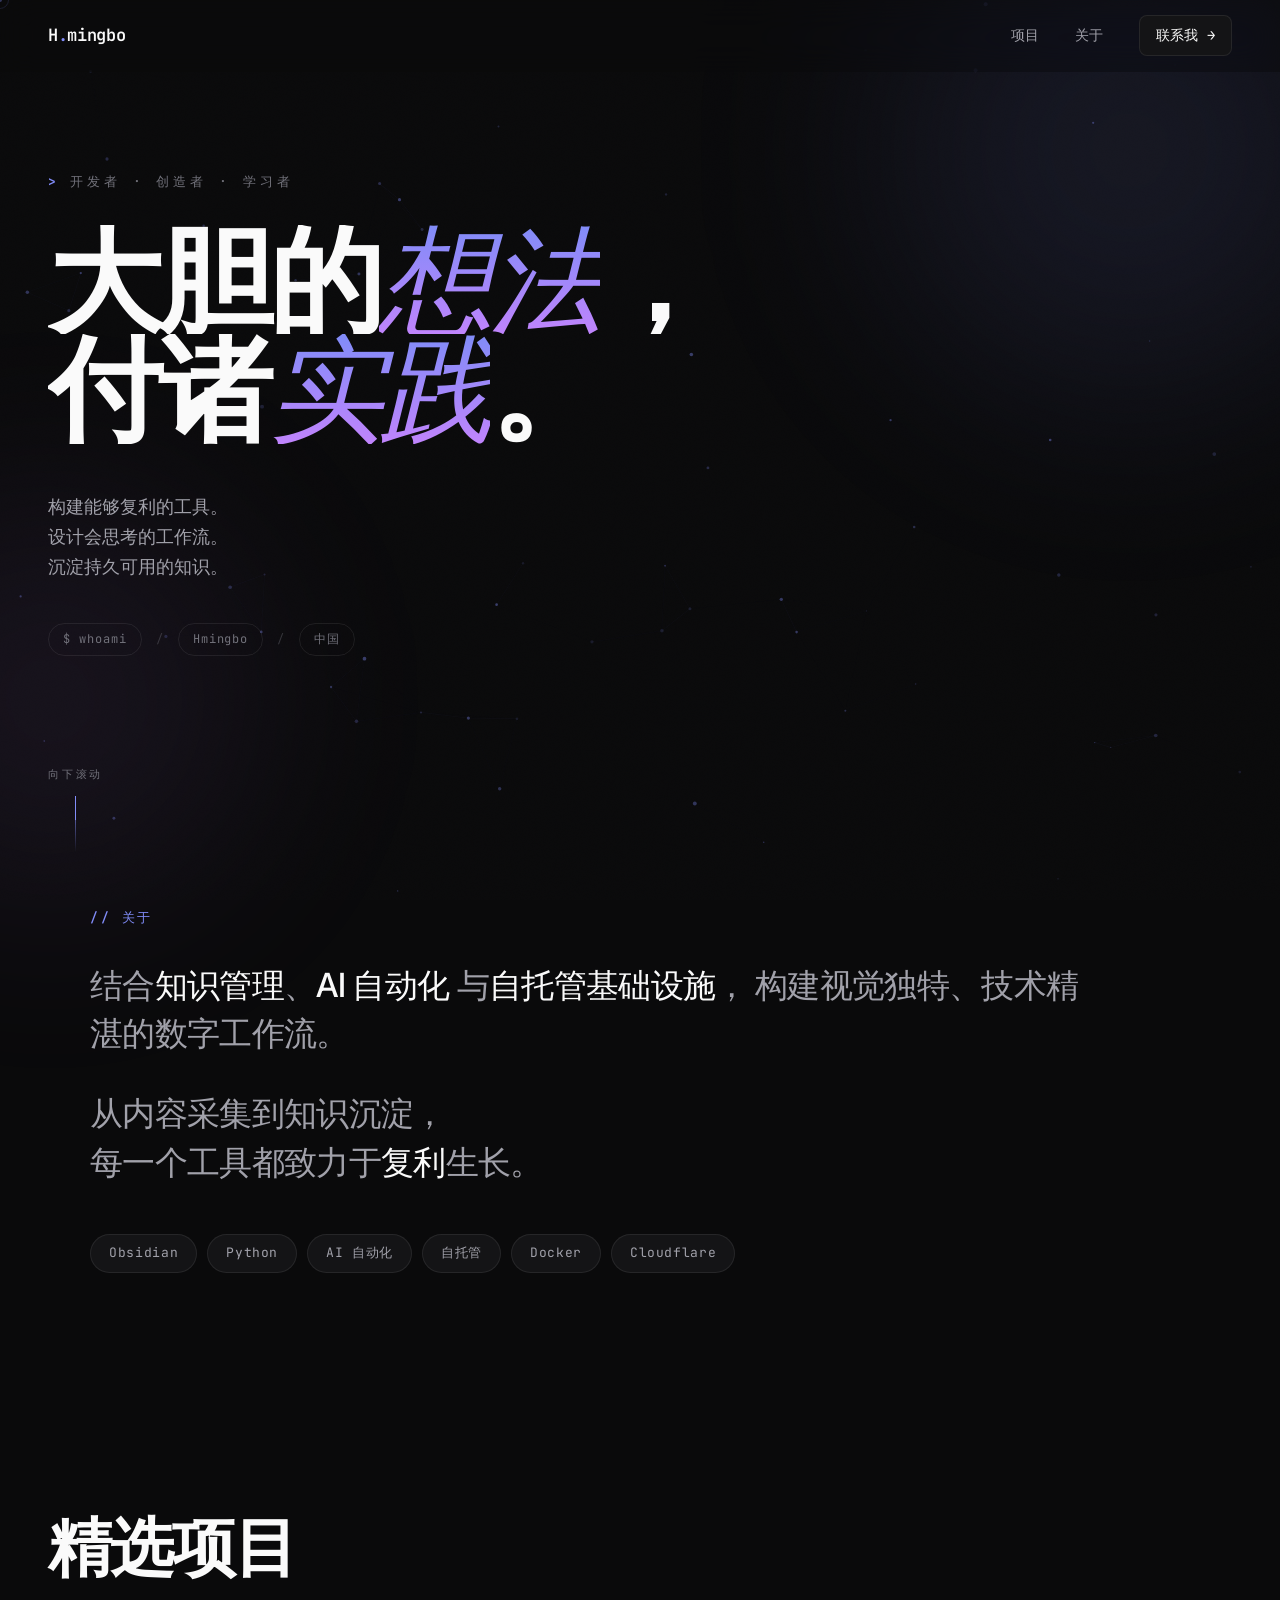
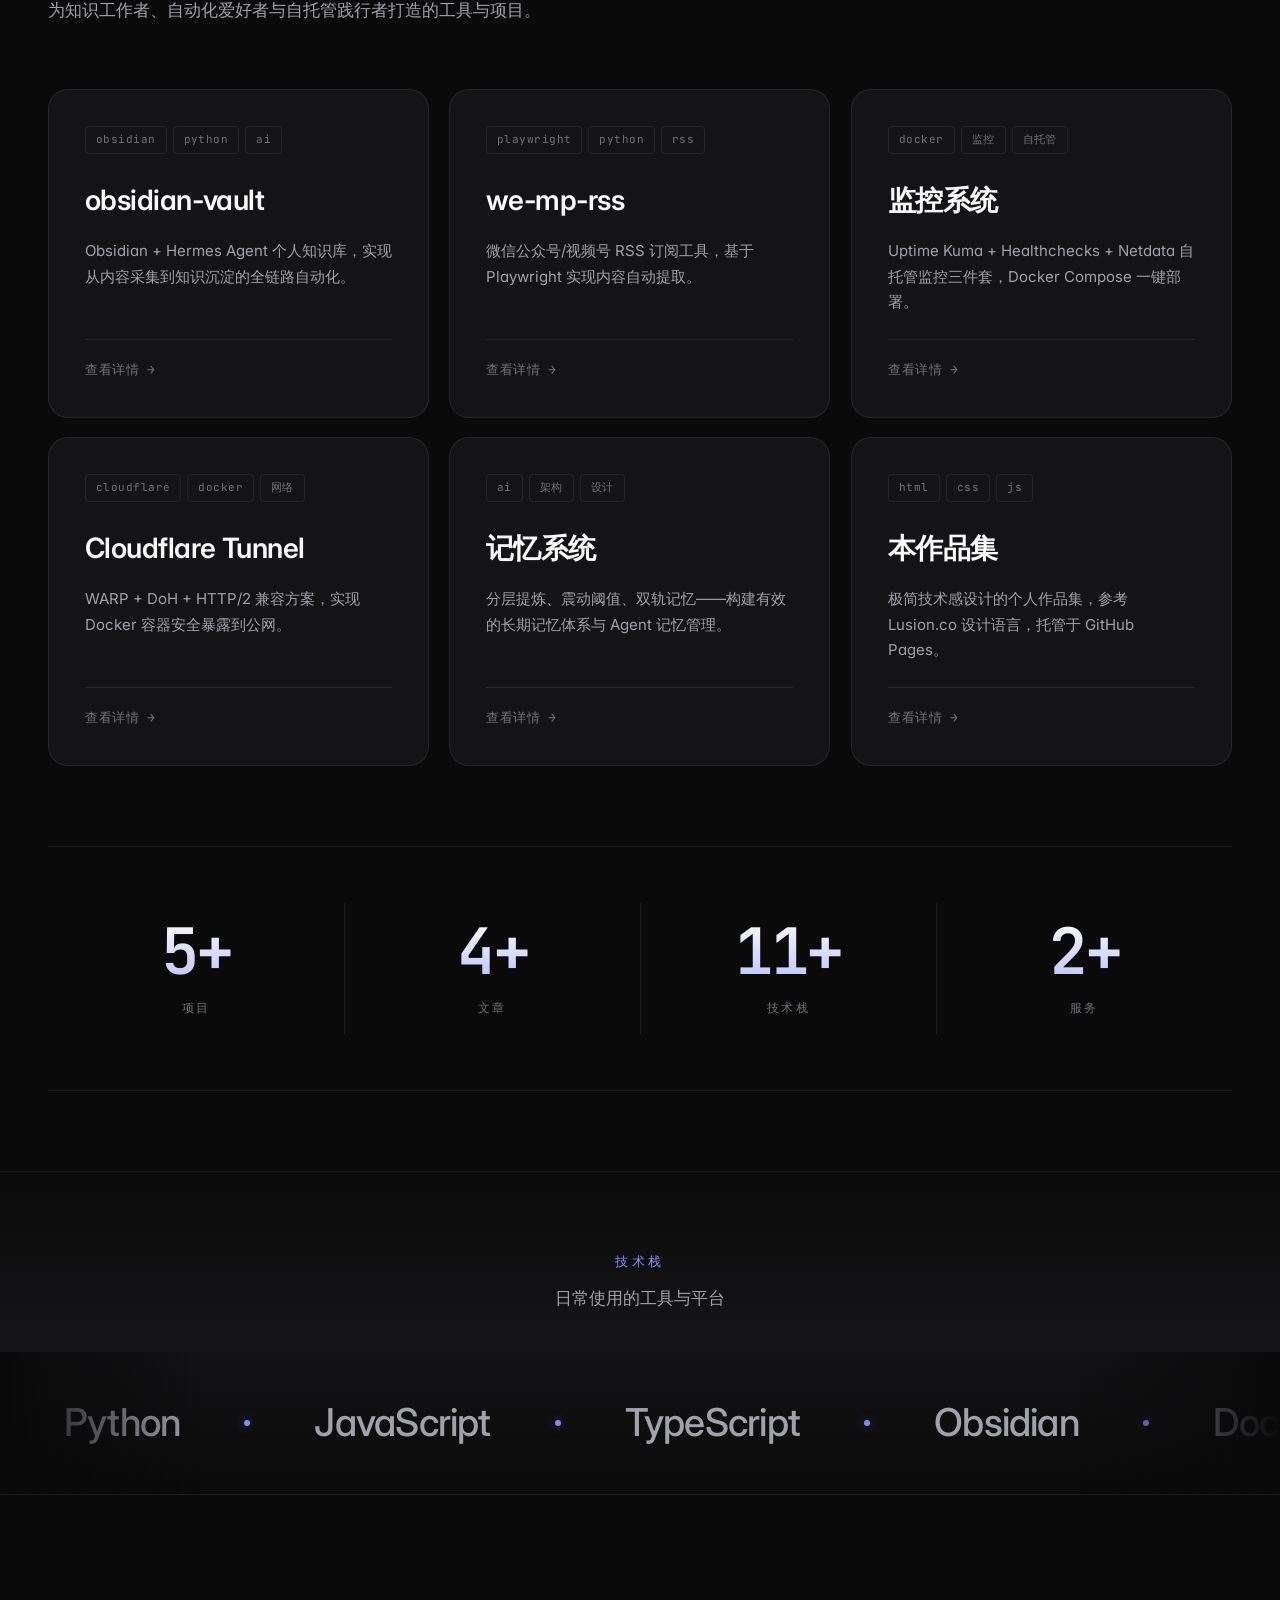
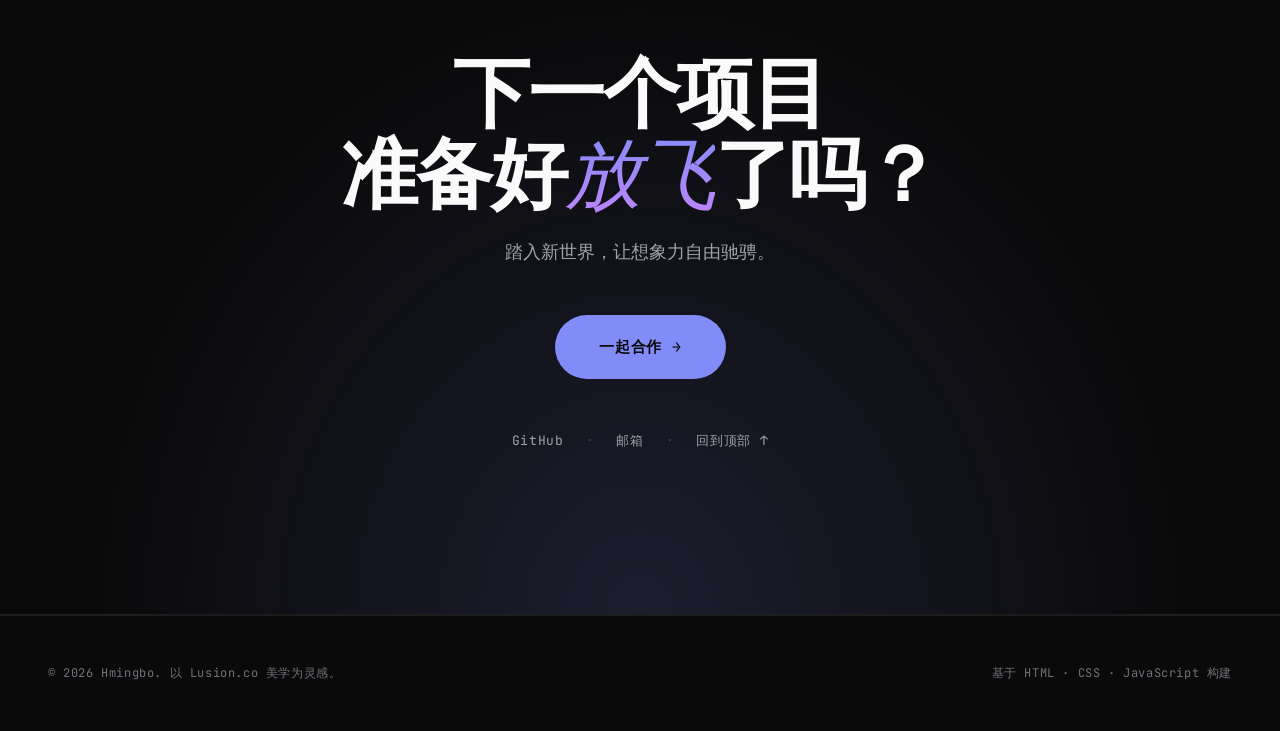
==== index.html @ b5d84afe "i18n: 全面中文化所有用户可见文案 页面文案： - <title>: Hmingbo — 开发者与创造者 - 加载屏：Loading → 加载中 - 顶部导航：Work/About/Let's t" ====
<!DOCTYPE html>
<html lang="zh-CN">
<head>
  <meta charset="UTF-8">
  <meta name="viewport" content="width=device-width, initial-scale=1.0">
  <title>Hmingbo — 开发者与创造者</title>
  <link rel="preconnect" href="https://fonts.googleapis.com">
  <link rel="preconnect" href="https://fonts.gstatic.com" crossorigin>
  <link href="https://fonts.googleapis.com/css2?family=Inter:wght@300;400;500;600;700&family=JetBrains+Mono:wght@400;500;700&display=swap" rel="stylesheet">
  <link rel="stylesheet" href="style.css">
</head>
<body>
  <!-- 动态粒子背景 (3D 元素) -->
  <canvas id="particles"></canvas>

  <!-- 自定义光标 -->
  <div class="cursor" id="cursor"></div>
  <div class="cursor-dot" id="cursorDot"></div>

  <!-- 加载屏 -->
  <div class="loader" id="loader">
    <div class="loader-content">
      <p class="loader-text">
        <span>加载中</span>
        <span id="loaderPercent">0%</span>
      </p>
      <div class="loader-percent" id="loaderNum">0</div>
      <div class="loader-bar">
        <div class="loader-fill" id="loaderFill"></div>
      </div>
      <p class="loader-sub">H.mingbo / 2026</p>
    </div>
  </div>

  <!-- 顶部进度条 -->
  <div class="scroll-progress" id="scrollProgress"></div>

  <!-- 噪点纹理 -->
  <div class="noise"></div>

  <!-- 渐变光晕 -->
  <div class="orb orb-1"></div>
  <div class="orb orb-2"></div>

  <!-- 顶部导航 -->
  <header class="header" id="header">
    <a href="#hero" class="logo">H<span>.</span>mingbo</a>
    <nav class="top-nav">
      <a href="#work">项目</a>
      <a href="#about">关于</a>
      <a href="#contact" class="nav-cta">联系我 →</a>
    </nav>
  </header>

  <!-- 左下角滚动提示 -->
  <div class="scroll-hint" id="scrollHint">
    <span>向下滚动</span>
    <div class="scroll-hint-line"></div>
  </div>

  <main id="app">

    <!-- HERO -->
    <section class="section section-hero" id="hero">
      <div class="hero-content">
        <p class="hero-tagline">开发者 · 创造者 · 学习者</p>
        <h1 class="hero-title">
          <span class="hero-line">大胆的<span class="accent">想法</span>，</span>
          <span class="hero-line">付诸<span class="accent">实践</span>。</span>
        </h1>
        <p class="hero-subtitle">
          构建能够复利的工具。<br>
          设计会思考的工作流。<br>
          沉淀持久可用的知识。
        </p>
        <div class="hero-meta">
          <span class="hero-meta-item">$ whoami</span>
          <span class="hero-meta-divider">/</span>
          <span class="hero-meta-item">Hmingbo</span>
          <span class="hero-meta-divider">/</span>
          <span class="hero-meta-item">中国</span>
        </div>
      </div>
    </section>

    <!-- MANIFESTO (关于) -->
    <section class="section section-manifesto" id="about">
      <div class="manifesto-content">
        <h2 class="manifesto-eyebrow reveal">// 关于</h2>
        <p class="manifesto-line reveal reveal-delay-1">
          结合<strong>知识管理</strong>、<strong>AI 自动化</strong>
          与<strong>自托管基础设施</strong>，
          构建视觉独特、技术精湛的数字工作流。
        </p>
        <p class="manifesto-line reveal reveal-delay-2">
          从内容采集到知识沉淀，
          <br>每一个工具都致力于<strong>复利</strong>生长。
        </p>
        <div class="manifesto-tags reveal reveal-delay-3">
          <span>Obsidian</span>
          <span>Python</span>
          <span>AI 自动化</span>
          <span>自托管</span>
          <span>Docker</span>
          <span>Cloudflare</span>
        </div>
      </div>
    </section>

    <!-- FEATURED WORK -->
    <section class="section section-work" id="work">
      <div class="work-header">
        <h2 class="work-title reveal">精选项目</h2>
        <p class="work-subtitle reveal reveal-delay-1">
          为知识工作者、自动化爱好者与自托管践行者打造的工具与项目。
        </p>
      </div>

      <div class="projects-grid">
        <article class="project-card reveal reveal-delay-1" onclick="openProject('obsidian-vault')">
          <div class="project-tags-top">
            <span>obsidian</span><span>python</span><span>ai</span>
          </div>
          <h3 class="project-title">obsidian-vault</h3>
          <p class="project-desc">Obsidian + Hermes Agent 个人知识库，实现从内容采集到知识沉淀的全链路自动化。</p>
          <div class="project-view">查看详情 <span class="arrow">→</span></div>
        </article>

        <article class="project-card reveal reveal-delay-2" onclick="openProject('we-mp-rss')">
          <div class="project-tags-top">
            <span>playwright</span><span>python</span><span>rss</span>
          </div>
          <h3 class="project-title">we-mp-rss</h3>
          <p class="project-desc">微信公众号/视频号 RSS 订阅工具，基于 Playwright 实现内容自动提取。</p>
          <div class="project-view">查看详情 <span class="arrow">→</span></div>
        </article>

        <article class="project-card reveal reveal-delay-3" onclick="openProject('monitoring')">
          <div class="project-tags-top">
            <span>docker</span><span>监控</span><span>自托管</span>
          </div>
          <h3 class="project-title">监控系统</h3>
          <p class="project-desc">Uptime Kuma + Healthchecks + Netdata 自托管监控三件套，Docker Compose 一键部署。</p>
          <div class="project-view">查看详情 <span class="arrow">→</span></div>
        </article>

        <article class="project-card reveal reveal-delay-4" onclick="openProject('cloudflared')">
          <div class="project-tags-top">
            <span>cloudflare</span><span>docker</span><span>网络</span>
          </div>
          <h3 class="project-title">Cloudflare Tunnel</h3>
          <p class="project-desc">WARP + DoH + HTTP/2 兼容方案，实现 Docker 容器安全暴露到公网。</p>
          <div class="project-view">查看详情 <span class="arrow">→</span></div>
        </article>

        <article class="project-card reveal reveal-delay-1" onclick="openProject('memory-system')">
          <div class="project-tags-top">
            <span>ai</span><span>架构</span><span>设计</span>
          </div>
          <h3 class="project-title">记忆系统</h3>
          <p class="project-desc">分层提炼、震动阈值、双轨记忆——构建有效的长期记忆体系与 Agent 记忆管理。</p>
          <div class="project-view">查看详情 <span class="arrow">→</span></div>
        </article>

        <article class="project-card reveal reveal-delay-2" onclick="openProject('portfolio')">
          <div class="project-tags-top">
            <span>html</span><span>css</span><span>js</span>
          </div>
          <h3 class="project-title">本作品集</h3>
          <p class="project-desc">极简技术感设计的个人作品集，参考 Lusion.co 设计语言，托管于 GitHub Pages。</p>
          <div class="project-view">查看详情 <span class="arrow">→</span></div>
        </article>
      </div>

      <!-- 数字统计 -->
      <div class="stats-grid reveal">
        <div class="stat-item">
          <div class="stat-num"><span class="counter" data-target="6">0</span>+</div>
          <div class="stat-label">项目</div>
        </div>
        <div class="stat-item">
          <div class="stat-num"><span class="counter" data-target="5">0</span>+</div>
          <div class="stat-label">文章</div>
        </div>
        <div class="stat-item">
          <div class="stat-num"><span class="counter" data-target="12">0</span>+</div>
          <div class="stat-label">技术栈</div>
        </div>
        <div class="stat-item">
          <div class="stat-num"><span class="counter" data-target="3">0</span>+</div>
          <div class="stat-label">服务</div>
        </div>
      </div>
    </section>

    <!-- TECH STACK MARQUEE -->
    <section class="section section-marquee">
      <div class="marquee-block">
        <p class="marquee-eyebrow reveal">技术栈</p>
        <p class="marquee-subtitle reveal reveal-delay-1">日常使用的工具与平台</p>
      </div>
      <div class="marquee">
        <div class="marquee-track">
          <span class="marquee-item">Python<span class="dot"></span></span>
          <span class="marquee-item">JavaScript<span class="dot"></span></span>
          <span class="marquee-item">TypeScript<span class="dot"></span></span>
          <span class="marquee-item">Obsidian<span class="dot"></span></span>
          <span class="marquee-item">Docker<span class="dot"></span></span>
          <span class="marquee-item">Cloudflare<span class="dot"></span></span>
          <span class="marquee-item">Playwright<span class="dot"></span></span>
          <span class="marquee-item">Linux<span class="dot"></span></span>
          <span class="marquee-item">Git<span class="dot"></span></span>
          <span class="marquee-item">VS Code<span class="dot"></span></span>
          <span class="marquee-item">Python<span class="dot"></span></span>
          <span class="marquee-item">JavaScript<span class="dot"></span></span>
          <span class="marquee-item">TypeScript<span class="dot"></span></span>
          <span class="marquee-item">Obsidian<span class="dot"></span></span>
          <span class="marquee-item">Docker<span class="dot"></span></span>
          <span class="marquee-item">Cloudflare<span class="dot"></span></span>
          <span class="marquee-item">Playwright<span class="dot"></span></span>
          <span class="marquee-item">Linux<span class="dot"></span></span>
          <span class="marquee-item">Git<span class="dot"></span></span>
          <span class="marquee-item">VS Code<span class="dot"></span></span>
        </div>
      </div>
    </section>

    <!-- CTA SECTION -->
    <section class="section section-cta" id="contact">
      <div class="cta-content reveal">
        <h2 class="cta-title">
          下一个项目 <br>
          准备好<span class="accent">放飞</span>了吗？
        </h2>
        <p class="cta-desc">
          踏入新世界，让想象力自由驰骋。
        </p>
        <a href="mailto:hongmingbo2011@qq.com" class="cta-btn magnetic">
          一起合作 →
        </a>
        <div class="cta-social">
          <a href="https://github.com/Hongmingbo" target="_blank" rel="noopener">GitHub</a>
          <span class="cta-divider">·</span>
          <a href="mailto:hongmingbo2011@qq.com">邮箱</a>
          <span class="cta-divider">·</span>
          <a href="#hero">回到顶部 ↑</a>
        </div>
      </div>
    </section>

  </main>

  <!-- 项目详情弹窗 -->
  <div class="modal-overlay" id="projectModal">
    <div class="modal" id="modalContent"></div>
  </div>

  <!-- 页脚 -->
  <footer class="footer">
    <div class="footer-content">
      <p class="footer-text">© 2026 Hmingbo. 以 Lusion.co 美学为灵感。</p>
      <p class="footer-meta">基于 HTML · CSS · JavaScript 构建</p>
    </div>
  </footer>

  <script src="app.js"></script>
</body>
</html>
---- style.css ----
/* ============================================
   DESIGN TOKENS
   ============================================ */
:root {
  /* 颜色 - Lusion.co 风格暗色沉浸 */
  --bg: #0a0a0b;
  --bg-card: #141416;
  --bg-elevated: #1c1c1f;
  --border: rgba(255, 255, 255, 0.08);
  --border-active: rgba(255, 255, 255, 0.16);

  --text-primary: #fafafa;
  --text-secondary: #a1a1aa;
  --text-muted: #71717a;

  --accent: #818cf8;
  --accent-2: #c084fc;
  --accent-glow: rgba(129, 140, 248, 0.4);
  --accent-dim: rgba(129, 140, 248, 0.08);

  --green: #34d399;
  --yellow: #fbbf24;

  /* 字体 - 无衬线 */
  --font-sans: 'Inter', 'PingFang SC', 'Noto Sans SC', 'Microsoft YaHei', -apple-system, sans-serif;
  --font-mono: 'JetBrains Mono', 'SF Mono', 'Fira Code', monospace;

  /* 间距 */
  --max-width: 1400px;
  --header-height: 72px;
  --section-pad: 120px;
}

* { margin: 0; padding: 0; box-sizing: border-box; }

html {
  scroll-behavior: smooth;
  -webkit-font-smoothing: antialiased;
  -moz-osx-font-smoothing: grayscale;
}

body {
  font-family: var(--font-sans);
  background: var(--bg);
  color: var(--text-primary);
  line-height: 1.6;
  min-height: 100vh;
  overflow-x: hidden;
  cursor: none;
  font-feature-settings: "cv11", "ss01";
}

/* ============================================
   3D 粒子背景 (Canvas)
   ============================================ */
#particles {
  position: fixed;
  inset: 0;
  z-index: 0;
  pointer-events: none;
  opacity: 0.6;
}

/* ============================================
   自定义光标 (柔和)
   ============================================ */
.cursor {
  position: fixed;
  width: 18px;
  height: 18px;
  border: 1.5px solid rgba(129, 140, 248, 0.4);
  border-radius: 50%;
  pointer-events: none;
  z-index: 99999;
  transition: width 0.35s cubic-bezier(0.16, 1, 0.3, 1),
              height 0.35s cubic-bezier(0.16, 1, 0.3, 1),
              border-color 0.35s ease,
              background 0.35s ease;
  mix-blend-mode: difference;
  transform: translate(-50%, -50%);
  opacity: 0.4;
}

.cursor.hover {
  width: 44px;
  height: 44px;
  border-color: rgba(52, 211, 153, 0.6);
  background: rgba(129, 140, 248, 0.06);
  opacity: 0.7;
}

.cursor-dot {
  position: fixed;
  width: 4px;
  height: 4px;
  background: rgba(129, 140, 248, 0.35);
  border-radius: 50%;
  pointer-events: none;
  z-index: 99999;
  transform: translate(-50%, -50%);
}

/* ============================================
   加载屏
   ============================================ */
.loader {
  position: fixed;
  inset: 0;
  z-index: 9999;
  background: var(--bg);
  display: flex;
  align-items: center;
  justify-content: center;
  transition: opacity 0.8s cubic-bezier(0.16, 1, 0.3, 1),
              visibility 0.8s ease;
}

.loader.hidden {
  opacity: 0;
  visibility: hidden;
  pointer-events: none;
}

.loader-content {
  text-align: center;
  max-width: 480px;
  padding: 0 24px;
}

.loader-text {
  font-family: var(--font-mono);
  font-size: 12px;
  color: var(--text-muted);
  letter-spacing: 0.2em;
  text-transform: uppercase;
  margin-bottom: 24px;
  display: flex;
  justify-content: space-between;
}

.loader-text span:first-child { color: var(--accent); }

.loader-percent {
  font-family: var(--font-mono);
  font-size: 56px;
  font-weight: 600;
  color: var(--text-primary);
  margin-bottom: 16px;
  letter-spacing: -0.02em;
  font-variant-numeric: tabular-nums;
}

.loader-bar {
  width: 100%;
  height: 1px;
  background: var(--border);
  border-radius: 1px;
  overflow: hidden;
  position: relative;
}

.loader-fill {
  height: 100%;
  background: linear-gradient(90deg, var(--accent), var(--green));
  width: 0%;
  transition: width 0.3s ease;
  box-shadow: 0 0 12px var(--accent-glow);
}

.loader-sub {
  font-family: var(--font-mono);
  font-size: 13px;
  color: var(--text-muted);
  margin-top: 20px;
  letter-spacing: 0.05em;
}

/* ============================================
   滚动进度条 (顶部 1px)
   ============================================ */
.scroll-progress {
  position: fixed;
  top: 0;
  left: 0;
  height: 1px;
  background: linear-gradient(90deg, var(--accent), var(--green));
  z-index: 200;
  transform-origin: 0 50%;
  transform: scaleX(0);
  transition: transform 0.1s ease-out;
  box-shadow: 0 0 8px var(--accent-glow);
}

/* ============================================
   噪点纹理
   ============================================ */
.noise {
  position: fixed;
  inset: 0;
  pointer-events: none;
  z-index: 1;
  opacity: 0.025;
  background-image: url("data:image/svg+xml,%3Csvg viewBox='0 0 256 256' xmlns='http://www.w3.org/2000/svg'%3E%3Cfilter id='noise'%3E%3CfeTurbulence type='fractalNoise' baseFrequency='0.85' numOctaves='4' stitchTiles='stitch'/%3E%3C/filter%3E%3Crect width='100%25' height='100%25' filter='url(%23noise)'/%3E%3C/svg%3E");
  background-repeat: repeat;
  background-size: 256px;
  mix-blend-mode: overlay;
}

/* ============================================
   渐变光晕 (滚动视差)
   ============================================ */
.orb {
  position: fixed;
  border-radius: 50%;
  filter: blur(100px);
  pointer-events: none;
  z-index: 0;
  opacity: 0.35;
  will-change: transform;
}

.orb-1 {
  width: 600px;
  height: 600px;
  background: radial-gradient(circle, rgba(129, 140, 248, 0.4), transparent);
  top: -150px;
  right: -150px;
}

.orb-2 {
  width: 500px;
  height: 500px;
  background: radial-gradient(circle, rgba(192, 132, 252, 0.3), transparent);
  top: 50%;
  left: -200px;
}

/* ============================================
   顶部导航 (简洁横排)
   ============================================ */
.header {
  position: fixed;
  top: 0; left: 0; right: 0;
  height: var(--header-height);
  z-index: 100;
  display: flex;
  align-items: center;
  justify-content: space-between;
  padding: 0 48px;
  background: rgba(10, 10, 11, 0.5);
  backdrop-filter: blur(16px) saturate(180%);
  border-bottom: 1px solid transparent;
  transition: background 0.5s ease, border-color 0.5s ease;
}

.header.scrolled {
  background: rgba(10, 10, 11, 0.85);
  border-bottom-color: var(--border);
}

.logo {
  font-family: var(--font-mono);
  font-size: 17px;
  font-weight: 600;
  color: var(--text-primary);
  text-decoration: none;
  letter-spacing: -0.02em;
  transition: color 0.3s ease;
}

.logo:hover { color: var(--accent); }
.logo span { color: var(--accent); }

.top-nav {
  display: flex;
  align-items: center;
  gap: 36px;
}

.top-nav a {
  font-size: 14px;
  color: var(--text-secondary);
  text-decoration: none;
  transition: color 0.3s ease;
  font-weight: 500;
  position: relative;
}

.top-nav a:not(.nav-cta)::after {
  content: '';
  position: absolute;
  bottom: -4px;
  left: 0;
  width: 0;
  height: 1px;
  background: var(--accent);
  transition: width 0.3s ease;
}

.top-nav a:not(.nav-cta):hover { color: var(--text-primary); }
.top-nav a:not(.nav-cta):hover::after { width: 100%; }

.nav-cta {
  font-family: var(--font-mono);
  padding: 8px 16px;
  background: var(--bg-card);
  border: 1px solid var(--border);
  border-radius: 8px;
  color: var(--text-primary) !important;
  font-size: 13px;
  letter-spacing: 0.02em;
  transition: all 0.3s ease;
}

.nav-cta:hover {
  border-color: var(--accent);
  background: var(--accent-dim);
  color: var(--accent) !important;
  transform: translateY(-1px);
}

/* ============================================
   滚动提示 (左下角)
   ============================================ */
.scroll-hint {
  position: fixed;
  bottom: 48px;
  left: 48px;
  z-index: 50;
  display: flex;
  flex-direction: column;
  align-items: center;
  gap: 12px;
  font-family: var(--font-mono);
  font-size: 11px;
  color: var(--text-muted);
  letter-spacing: 0.25em;
  text-transform: uppercase;
  transition: opacity 0.6s ease, transform 0.6s ease;
}

.scroll-hint.hidden {
  opacity: 0;
  transform: translateY(16px);
  pointer-events: none;
}

.scroll-hint-line {
  width: 1px;
  height: 56px;
  background: linear-gradient(180deg, var(--accent), transparent);
  position: relative;
  overflow: hidden;
}

.scroll-hint-line::after {
  content: '';
  position: absolute;
  top: 0;
  left: 0;
  width: 100%;
  height: 24px;
  background: var(--accent);
  animation: scrollHint 1.8s ease-in-out infinite;
  box-shadow: 0 0 8px var(--accent-glow);
}

@keyframes scrollHint {
  0% { transform: translateY(-100%); opacity: 0; }
  50% { opacity: 1; }
  100% { transform: translateY(100%); opacity: 0; }
}

/* ============================================
   通用 Section
   ============================================ */
.section {
  max-width: var(--max-width);
  margin: 0 auto;
  padding: var(--section-pad) 48px;
  position: relative;
  z-index: 2;
}

#app {
  position: relative;
  z-index: 2;
}

/* ============================================
   HERO SECTION
   ============================================ */
.section-hero {
  min-height: calc(100vh - var(--header-height));
  padding: 0 48px;
  display: flex;
  flex-direction: column;
  justify-content: center;
  max-width: 100%;
}

.hero-content {
  max-width: var(--max-width);
  margin: 0 auto;
  width: 100%;
  padding: 0;
}

.hero-tagline {
  font-family: var(--font-mono);
  font-size: 13px;
  color: var(--text-muted);
  letter-spacing: 0.3em;
  text-transform: uppercase;
  margin-bottom: 32px;
  display: flex;
  align-items: center;
  gap: 10px;
}

.hero-tagline::before {
  content: '>';
  color: var(--accent);
  font-weight: 700;
}

.hero-title {
  font-family: var(--font-sans);
  font-size: clamp(56px, 9vw, 120px);
  font-weight: 600;
  line-height: 0.95;
  letter-spacing: -0.04em;
  margin-bottom: 48px;
  max-width: 1200px;
}

.hero-line {
  display: block;
  overflow: hidden;
}

.hero-line > * {
  display: inline-block;
  animation: lineReveal 1.2s cubic-bezier(0.16, 1, 0.3, 1) both;
}

.hero-line:nth-child(1) > * { animation-delay: 0.2s; }
.hero-line:nth-child(2) > * { animation-delay: 0.4s; }

@keyframes lineReveal {
  from { transform: translateY(110%); opacity: 0; }
  to { transform: translateY(0); opacity: 1; }
}

.hero-title .accent {
  background: linear-gradient(180deg, var(--accent) 0%, var(--accent-2) 100%);
  -webkit-background-clip: text;
  -webkit-text-fill-color: transparent;
  background-clip: text;
  font-style: italic;
  font-weight: 500;
}

.hero-subtitle {
  font-size: clamp(16px, 1.4vw, 19px);
  color: var(--text-secondary);
  max-width: 600px;
  line-height: 1.7;
  margin-bottom: 40px;
  font-weight: 400;
  animation: lineReveal 1.2s cubic-bezier(0.16, 1, 0.3, 1) 0.6s both;
}

.hero-meta {
  display: flex;
  align-items: center;
  gap: 14px;
  font-family: var(--font-mono);
  font-size: 12px;
  color: var(--text-muted);
  letter-spacing: 0.08em;
  animation: lineReveal 1.2s cubic-bezier(0.16, 1, 0.3, 1) 0.8s both;
}

.hero-meta-item {
  padding: 6px 14px;
  border: 1px solid var(--border);
  border-radius: 100px;
  transition: all 0.3s ease;
}

.hero-meta-item:hover {
  border-color: var(--accent);
  color: var(--accent);
}

.hero-meta-divider { color: var(--text-muted); opacity: 0.4; }

/* ============================================
   MANIFESTO SECTION
   ============================================ */
.section-manifesto {
  padding-top: 80px;
  padding-bottom: 120px;
}

.manifesto-content {
  max-width: 1100px;
  margin: 0 auto;
}

.manifesto-eyebrow {
  font-family: var(--font-mono);
  font-size: 13px;
  color: var(--accent);
  letter-spacing: 0.2em;
  text-transform: uppercase;
  margin-bottom: 32px;
  font-weight: 500;
}

.manifesto-line {
  font-size: clamp(22px, 2.6vw, 36px);
  color: var(--text-secondary);
  line-height: 1.45;
  margin-bottom: 32px;
  font-weight: 300;
  letter-spacing: -0.02em;
  max-width: 1000px;
}

.manifesto-line strong {
  color: var(--text-primary);
  font-weight: 500;
}

.manifesto-tags {
  display: flex;
  flex-wrap: wrap;
  gap: 10px;
  margin-top: 48px;
}

.manifesto-tags span {
  font-family: var(--font-mono);
  font-size: 13px;
  padding: 8px 18px;
  background: var(--bg-card);
  border: 1px solid var(--border);
  border-radius: 100px;
  color: var(--text-secondary);
  letter-spacing: 0.05em;
  transition: all 0.3s ease;
  cursor: none;
}

.manifesto-tags span:hover {
  border-color: var(--accent);
  color: var(--accent);
  background: var(--accent-dim);
  transform: translateY(-2px);
}

/* ============================================
   FEATURED WORK
   ============================================ */
.section-work {
  padding-top: 120px;
  padding-bottom: 80px;
}

.work-header {
  margin-bottom: 64px;
  max-width: 1000px;
}

.work-title {
  font-size: clamp(40px, 5vw, 64px);
  font-weight: 600;
  letter-spacing: -0.03em;
  margin-bottom: 16px;
  line-height: 1.05;
}

.work-subtitle {
  font-size: 17px;
  color: var(--text-secondary);
  max-width: 720px;
  line-height: 1.7;
}

.projects-grid {
  display: grid;
  grid-template-columns: repeat(auto-fit, minmax(320px, 1fr));
  gap: 20px;
  margin-bottom: 80px;
}

.project-card {
  background: var(--bg-card);
  border: 1px solid var(--border);
  border-radius: 20px;
  padding: 36px;
  transition: all 0.5s cubic-bezier(0.16, 1, 0.3, 1);
  display: flex;
  flex-direction: column;
  position: relative;
  overflow: hidden;
  cursor: none;
  min-height: 280px;
  will-change: transform;
}

.project-card::before {
  content: '';
  position: absolute;
  top: 0; left: 0; right: 0;
  height: 1px;
  background: linear-gradient(90deg, transparent, var(--accent), transparent);
  opacity: 0;
  transition: opacity 0.5s ease;
}

.project-card:hover {
  border-color: var(--border-active);
  background: var(--bg-elevated);
  box-shadow: 0 32px 64px rgba(0, 0, 0, 0.4);
}

.project-card:hover::before { opacity: 1; }

.project-tags-top {
  display: flex;
  flex-wrap: wrap;
  gap: 6px;
  margin-bottom: 24px;
  font-family: var(--font-mono);
  font-size: 11px;
  color: var(--text-muted);
  text-transform: lowercase;
}

.project-tags-top span {
  padding: 4px 10px;
  border: 1px solid var(--border);
  border-radius: 4px;
  letter-spacing: 0.04em;
  transition: all 0.3s ease;
}

.project-card:hover .project-tags-top span {
  border-color: var(--border-active);
  color: var(--accent);
}

.project-title {
  font-size: 28px;
  font-weight: 600;
  color: var(--text-primary);
  margin-bottom: 16px;
  letter-spacing: -0.02em;
  transition: color 0.3s ease;
}

.project-card:hover .project-title { color: var(--accent); }

.project-desc {
  font-size: 15px;
  color: var(--text-secondary);
  line-height: 1.7;
  margin-bottom: 24px;
  flex: 1;
}

.project-view {
  display: inline-flex;
  align-items: center;
  gap: 8px;
  font-family: var(--font-mono);
  font-size: 13px;
  color: var(--text-muted);
  padding-top: 20px;
  border-top: 1px solid var(--border);
  letter-spacing: 0.04em;
  transition: all 0.4s cubic-bezier(0.16, 1, 0.3, 1);
}

.project-card:hover .project-view {
  color: var(--accent);
  gap: 14px;
}

.project-view .arrow {
  transition: transform 0.4s cubic-bezier(0.16, 1, 0.3, 1);
  display: inline-block;
}

.project-card:hover .project-view .arrow { transform: translateX(8px); }

/* ============================================
   STATS GRID
   ============================================ */
.stats-grid {
  display: grid;
  grid-template-columns: repeat(4, 1fr);
  gap: 0;
  border-top: 1px solid var(--border);
  border-bottom: 1px solid var(--border);
  padding: 56px 0;
}

.stat-item {
  text-align: center;
  padding: 16px;
  border-left: 1px solid var(--border);
}

.stat-item:first-child { border-left: none; }

.stat-num {
  font-family: var(--font-mono);
  font-size: 64px;
  font-weight: 600;
  line-height: 1;
  margin-bottom: 16px;
  letter-spacing: -0.04em;
  background: linear-gradient(180deg, var(--text-primary) 0%, var(--accent) 200%);
  -webkit-background-clip: text;
  -webkit-text-fill-color: transparent;
  background-clip: text;
  font-variant-numeric: tabular-nums;
}

.stat-label {
  font-family: var(--font-mono);
  font-size: 12px;
  color: var(--text-muted);
  letter-spacing: 0.2em;
  text-transform: uppercase;
}

/* ============================================
   MARQUEE
   ============================================ */
.section-marquee {
  padding: 80px 0 0;
  margin: 0;
  max-width: 100%;
  border-top: 1px solid var(--border);
  border-bottom: 1px solid var(--border);
  background: linear-gradient(180deg, var(--bg) 0%, var(--bg-card) 50%, var(--bg) 100%);
}

.marquee-block {
  max-width: var(--max-width);
  margin: 0 auto 40px;
  padding: 0 48px;
  text-align: center;
}

.marquee-eyebrow {
  font-family: var(--font-mono);
  font-size: 13px;
  color: var(--accent);
  letter-spacing: 0.3em;
  text-transform: uppercase;
  margin-bottom: 12px;
  font-weight: 500;
}

.marquee-subtitle {
  font-size: 17px;
  color: var(--text-secondary);
}

.marquee {
  overflow: hidden;
  padding: 40px 0;
  white-space: nowrap;
  position: relative;
}

.marquee::before,
.marquee::after {
  content: '';
  position: absolute;
  top: 0;
  bottom: 0;
  width: 200px;
  z-index: 2;
  pointer-events: none;
}

.marquee::before { left: 0; background: linear-gradient(90deg, var(--bg), transparent); }
.marquee::after { right: 0; background: linear-gradient(-90deg, var(--bg), transparent); }

.marquee-track {
  display: inline-flex;
  gap: 64px;
  animation: marquee-scroll 40s linear infinite;
  padding-left: 64px;
  will-change: transform;
}

.marquee-item {
  font-family: var(--font-sans);
  font-size: clamp(28px, 3vw, 40px);
  font-weight: 500;
  color: var(--text-secondary);
  display: inline-flex;
  align-items: center;
  gap: 64px;
  flex-shrink: 0;
  letter-spacing: -0.02em;
  transition: color 0.3s ease;
}

.marquee-item:hover { color: var(--accent); }

.marquee-item .dot {
  width: 6px;
  height: 6px;
  background: var(--accent);
  border-radius: 50%;
  display: inline-block;
  box-shadow: 0 0 12px var(--accent-glow);
}

.marquee:hover .marquee-track { animation-play-state: paused; }

@keyframes marquee-scroll {
  from { transform: translateX(0); }
  to { transform: translateX(-50%); }
}

/* ============================================
   CTA SECTION
   ============================================ */
.section-cta {
  min-height: 80vh;
  display: flex;
  align-items: center;
  justify-content: center;
  text-align: center;
  border-bottom: 1px solid var(--border);
  background:
    radial-gradient(ellipse at 50% 100%, rgba(129, 140, 248, 0.15) 0%, transparent 60%),
    var(--bg);
  position: relative;
}

.cta-content {
  max-width: 1000px;
  margin: 0 auto;
  padding: 0 48px;
}

.cta-title {
  font-size: clamp(40px, 6vw, 80px);
  font-weight: 600;
  line-height: 1.05;
  letter-spacing: -0.03em;
  margin-bottom: 24px;
}

.cta-title .accent {
  font-style: italic;
  font-weight: 500;
  background: linear-gradient(180deg, var(--accent) 0%, var(--accent-2) 100%);
  -webkit-background-clip: text;
  -webkit-text-fill-color: transparent;
  background-clip: text;
}

.cta-desc {
  font-size: 18px;
  color: var(--text-secondary);
  margin-bottom: 48px;
  max-width: 600px;
  margin-left: auto;
  margin-right: auto;
}

.cta-btn {
  display: inline-block;
  padding: 20px 44px;
  background: var(--accent);
  color: var(--bg);
  text-decoration: none;
  font-family: var(--font-mono);
  font-size: 15px;
  font-weight: 600;
  border-radius: 100px;
  letter-spacing: 0.05em;
  transition: all 0.4s cubic-bezier(0.16, 1, 0.3, 1);
  position: relative;
  overflow: hidden;
  margin-bottom: 40px;
}

.cta-btn::before {
  content: '';
  position: absolute;
  inset: 0;
  background: linear-gradient(135deg, var(--accent-2), var(--accent));
  opacity: 0;
  transition: opacity 0.3s ease;
}

.cta-btn:hover {
  transform: translateY(-4px) scale(1.02);
  box-shadow: 0 20px 48px var(--accent-glow);
}

.cta-btn:hover::before { opacity: 1; }

.cta-social {
  display: flex;
  align-items: center;
  justify-content: center;
  gap: 14px;
  font-family: var(--font-mono);
  font-size: 13px;
  color: var(--text-muted);
  letter-spacing: 0.05em;
}

.cta-social a {
  color: var(--text-secondary);
  text-decoration: none;
  transition: color 0.3s ease;
  padding: 4px 8px;
}

.cta-social a:hover { color: var(--accent); }

.cta-divider { color: var(--text-muted); opacity: 0.4; }

/* ============================================
   MODAL
   ============================================ */
.modal-overlay {
  position: fixed;
  inset: 0;
  z-index: 200;
  background: rgba(10, 10, 11, 0.94);
  backdrop-filter: blur(20px);
  display: flex;
  align-items: center;
  justify-content: center;
  opacity: 0;
  pointer-events: none;
  transition: opacity 0.5s cubic-bezier(0.16, 1, 0.3, 1);
  padding: 32px;
}

.modal-overlay.active { opacity: 1; pointer-events: auto; }

.modal {
  background: var(--bg-card);
  border: 1px solid var(--border-active);
  border-radius: 24px;
  max-width: 760px;
  width: 100%;
  max-height: 85vh;
  overflow-y: auto;
  padding: 48px;
  position: relative;
  transform: translateY(40px) scale(0.95);
  transition: transform 0.5s cubic-bezier(0.16, 1, 0.3, 1);
  box-shadow: 0 32px 64px rgba(0, 0, 0, 0.6);
}

.modal-overlay.active .modal { transform: translateY(0) scale(1); }

.modal-close {
  position: absolute;
  top: 20px;
  right: 20px;
  background: var(--bg);
  border: 1px solid var(--border);
  color: var(--text-secondary);
  width: 40px;
  height: 40px;
  border-radius: 10px;
  cursor: none;
  font-size: 18px;
  display: flex;
  align-items: center;
  justify-content: center;
  transition: all 0.3s ease;
}

.modal-close:hover {
  border-color: var(--accent);
  color: var(--accent);
  transform: rotate(90deg);
}

.modal h2 {
  font-size: 28px;
  font-weight: 600;
  margin-bottom: 12px;
  letter-spacing: -0.02em;
}

.modal-meta {
  font-family: var(--font-mono);
  font-size: 12px;
  color: var(--text-muted);
  margin-bottom: 28px;
  display: flex;
  gap: 8px;
  flex-wrap: wrap;
}

.modal-meta span {
  padding: 4px 12px;
  background: var(--accent-dim);
  border-radius: 100px;
  color: var(--accent);
}

.modal-body { font-size: 15px; color: var(--text-secondary); line-height: 1.85; }

.modal-body h4 {
  font-size: 14px;
  font-weight: 600;
  color: var(--text-primary);
  margin: 28px 0 12px;
  text-transform: uppercase;
  letter-spacing: 0.1em;
}

.modal-body h4::before {
  content: '// ';
  color: var(--accent);
  font-family: var(--font-mono);
}

.modal-body ul { padding-left: 20px; margin-bottom: 16px; }
.modal-body li { margin-bottom: 8px; }
.modal-body li::marker { color: var(--accent); }

.modal-body a {
  color: var(--accent);
  text-decoration: none;
  border-bottom: 1px solid var(--border);
  transition: all 0.3s ease;
}

.modal-body a:hover { border-bottom-color: var(--accent); }

/* ============================================
   FOOTER
   ============================================ */
.footer {
  padding: 48px;
  background: var(--bg);
  border-top: 1px solid var(--border);
  position: relative;
  z-index: 2;
}

.footer-content {
  max-width: var(--max-width);
  margin: 0 auto;
  display: flex;
  justify-content: space-between;
  align-items: center;
  flex-wrap: wrap;
  gap: 16px;
}

.footer-text, .footer-meta {
  font-family: var(--font-mono);
  font-size: 12px;
  color: var(--text-muted);
  letter-spacing: 0.05em;
}

/* ============================================
   MAGNETIC + SCROLL REVEAL
   ============================================ */
.magnetic {
  display: inline-block;
  transition: transform 0.4s cubic-bezier(0.16, 1, 0.3, 1);
  will-change: transform;
}

.reveal {
  opacity: 0;
  transform: translateY(48px);
  transition: opacity 1.1s cubic-bezier(0.16, 1, 0.3, 1),
              transform 1.1s cubic-bezier(0.16, 1, 0.3, 1);
}

.reveal.visible {
  opacity: 1;
  transform: translateY(0);
}

.reveal-delay-1 { transition-delay: 0.1s; }
.reveal-delay-2 { transition-delay: 0.2s; }
.reveal-delay-3 { transition-delay: 0.3s; }
.reveal-delay-4 { transition-delay: 0.4s; }

/* ============================================
   RESPONSIVE
   ============================================ */
@media (max-width: 1024px) {
  .top-nav { gap: 24px; }
}

@media (max-width: 768px) {
  body { cursor: auto; }
  .cursor, .cursor-dot { display: none; }

  :root { --section-pad: 64px; }

  .header { padding: 0 24px; }
  .top-nav { display: none; }

  .section { padding: 64px 24px; }
  .section-hero { padding: 0 24px; }
  .marquee-block { padding: 0 24px; }
  .cta-content { padding: 0 24px; }

  .hero-title { font-size: 40px; }
  .work-title { font-size: 32px; }
  .cta-title { font-size: 32px; }
  .manifesto-line { font-size: 18px; margin-bottom: 24px; }

  .section-header h2 { font-size: 20px; }
  .work-subtitle { font-size: 15px; }
  .projects-grid { grid-template-columns: 1fr; }

  .stats-grid {
    grid-template-columns: repeat(2, 1fr);
    gap: 16px;
    padding: 32px 0;
  }

  .stat-item { border-left: none; border-top: 1px solid var(--border); padding-top: 24px; }
  .stat-item:nth-child(-n+2) { border-top: none; }
  .stat-num { font-size: 40px; }

  .modal { padding: 28px; }
  .scroll-hint { display: none; }

  .footer { padding: 32px 24px; }
  .footer-content { flex-direction: column; text-align: center; }
}

@media (min-width: 1600px) {
  :root { --max-width: 1600px; }
}
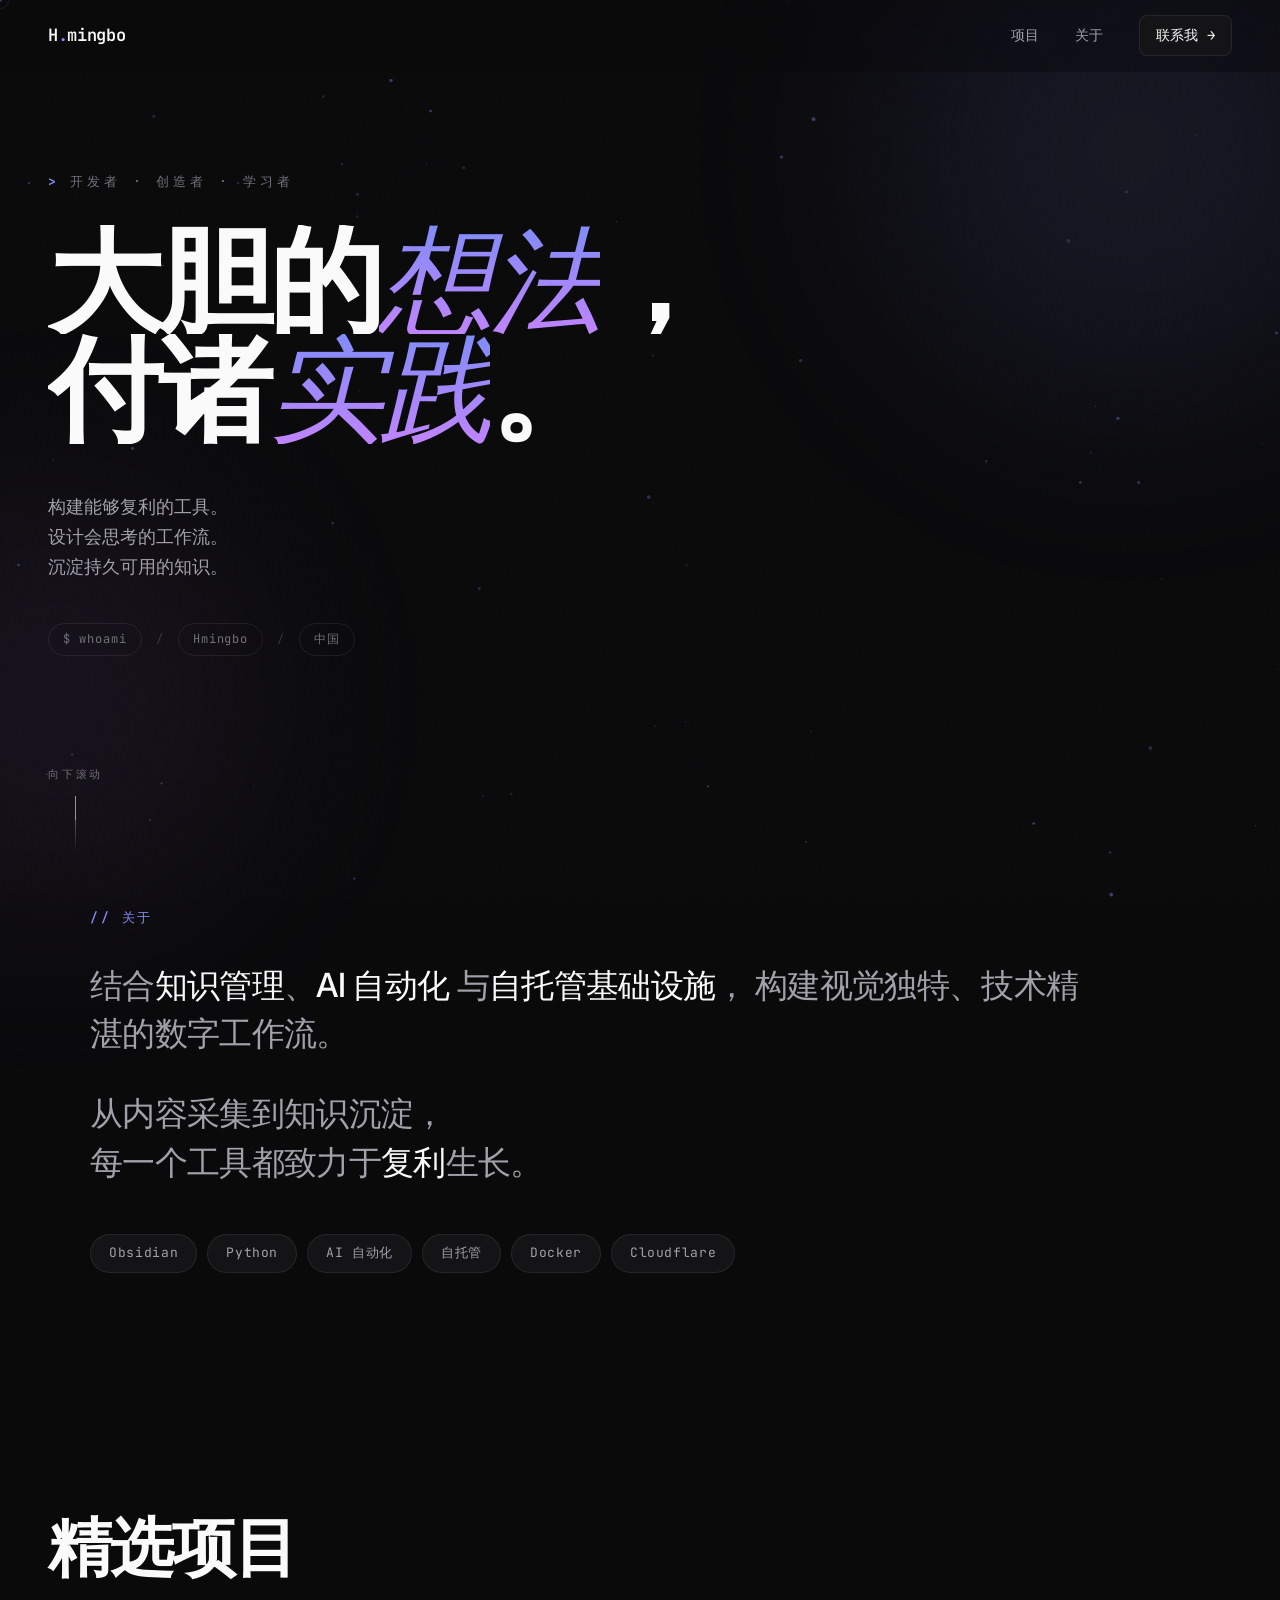
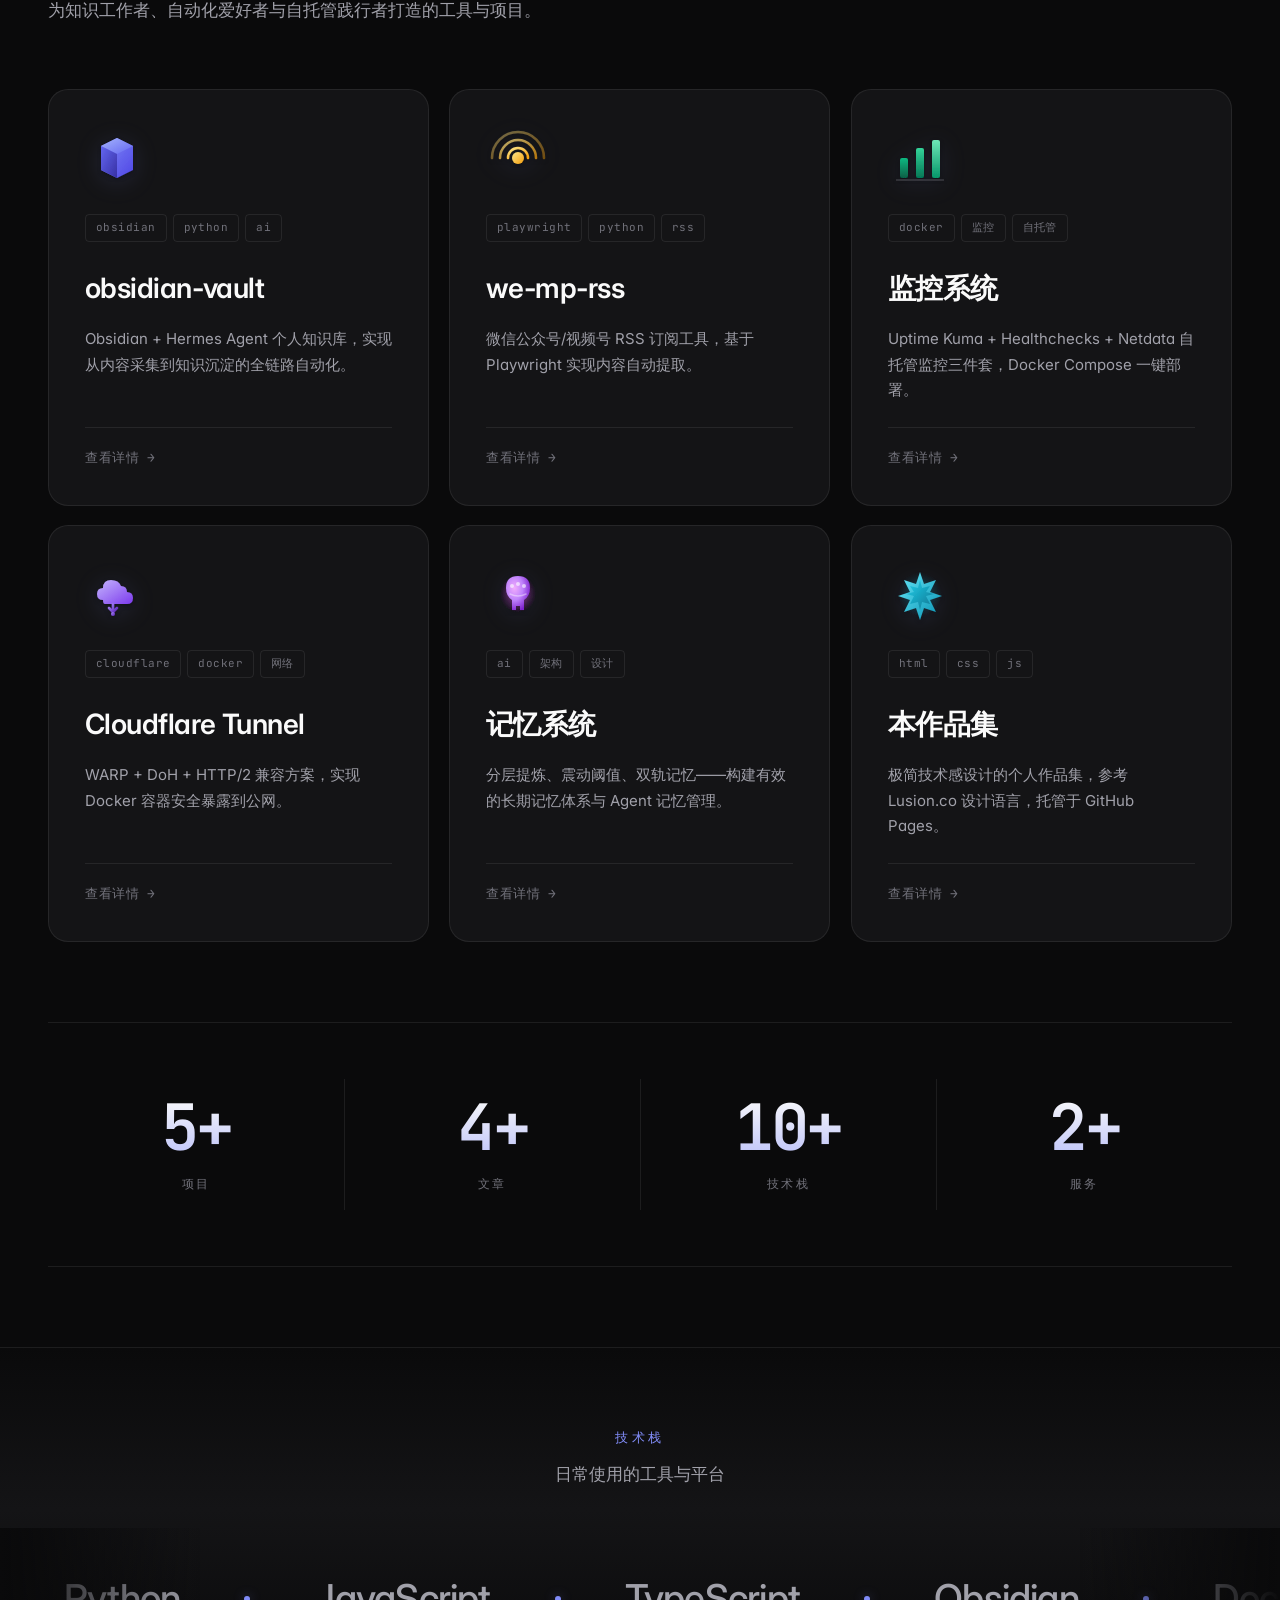
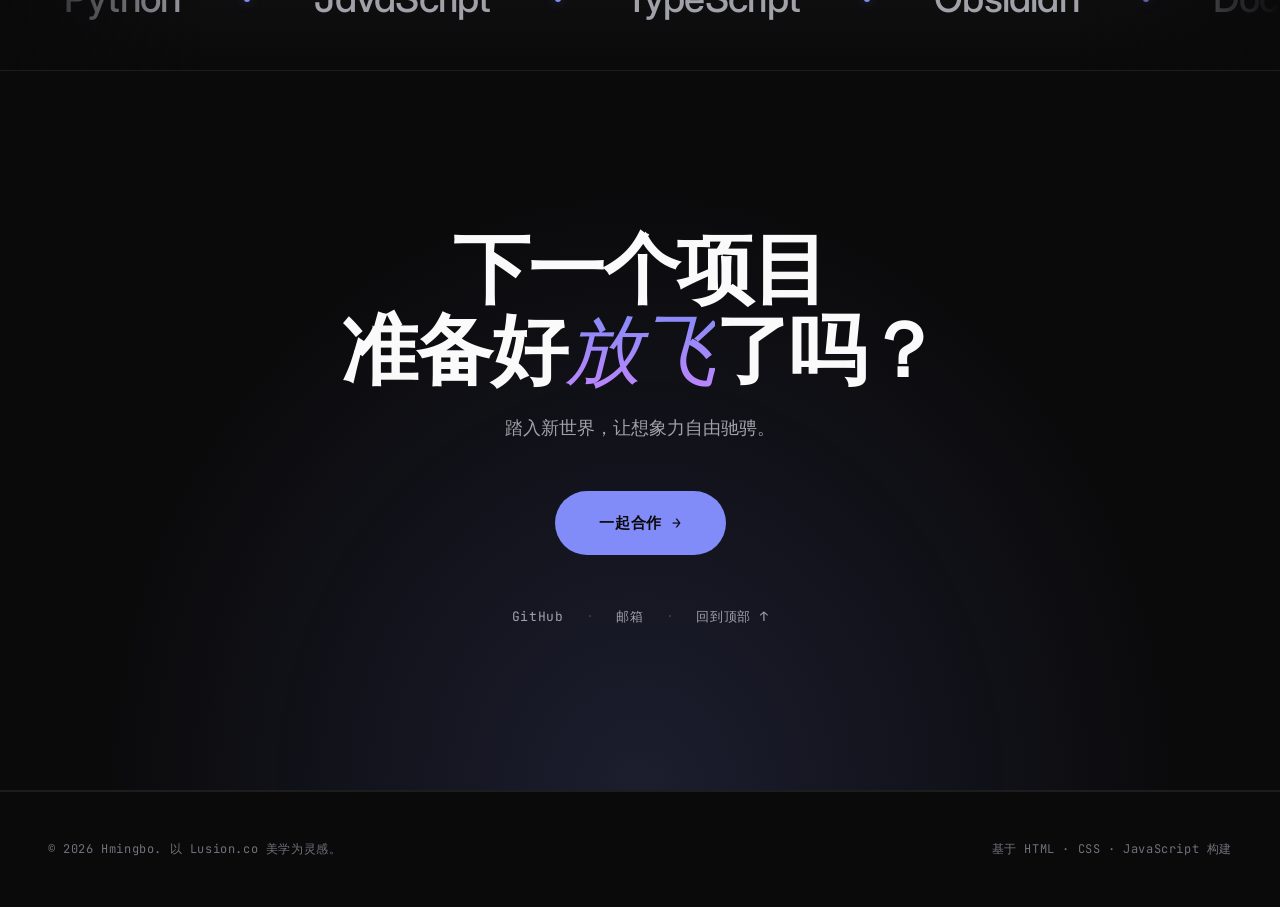
==== commit 14d9dec8: "feat: 为项目卡片添加自绘 3D SVG 图标 6 个项目各配独立 3D 风格图标（纯 SVG + 渐变 + drop-shadow）： 1. obsidian-vault：紫色立方体（数据库/笔" ====
--- a/index.html
+++ b/index.html
@@ -118,6 +118,27 @@
 
       <div class="projects-grid">
         <article class="project-card reveal reveal-delay-1" onclick="openProject('obsidian-vault')">
+          <div class="project-icon-3d">
+            <svg viewBox="0 0 64 64" xmlns="http://www.w3.org/2000/svg">
+              <defs>
+                <linearGradient id="g1a" x1="0" y1="0" x2="1" y2="1">
+                  <stop offset="0" stop-color="#a5b4fc"/><stop offset="1" stop-color="#6366f1"/>
+                </linearGradient>
+                <linearGradient id="g1b" x1="0" y1="0" x2="1" y2="1">
+                  <stop offset="0" stop-color="#818cf8"/><stop offset="1" stop-color="#4f46e5"/>
+                </linearGradient>
+                <linearGradient id="g1c" x1="0" y1="0" x2="1" y2="1">
+                  <stop offset="0" stop-color="#6366f1"/><stop offset="1" stop-color="#3730a3"/>
+                </linearGradient>
+                <filter id="s1"><feDropShadow dx="0" dy="2" stdDeviation="2" flood-opacity="0.3"/></filter>
+              </defs>
+              <g filter="url(#s1)">
+                <path d="M16 20 L32 12 L48 20 L48 44 L32 52 L16 44 Z" fill="url(#g1b)"/>
+                <path d="M16 20 L32 28 L48 20 L32 12 Z" fill="url(#g1a)"/>
+                <path d="M16 20 L32 28 L32 52 L16 44 Z" fill="url(#g1c)"/>
+              </g>
+            </svg>
+          </div>
           <div class="project-tags-top">
             <span>obsidian</span><span>python</span><span>ai</span>
           </div>
@@ -127,6 +148,26 @@
         </article>
 
         <article class="project-card reveal reveal-delay-2" onclick="openProject('we-mp-rss')">
+          <div class="project-icon-3d">
+            <svg viewBox="0 0 64 64" xmlns="http://www.w3.org/2000/svg">
+              <defs>
+                <linearGradient id="g2a" x1="0" y1="0" x2="1" y2="1">
+                  <stop offset="0" stop-color="#fde68a"/><stop offset="1" stop-color="#f59e0b"/>
+                </linearGradient>
+                <radialGradient id="g2b" cx="0.5" cy="0.5" r="0.5">
+                  <stop offset="0" stop-color="#fbbf24" stop-opacity="0.4"/>
+                  <stop offset="1" stop-color="#f59e0b" stop-opacity="0"/>
+                </radialGradient>
+                <filter id="s2"><feDropShadow dx="0" dy="2" stdDeviation="2" flood-opacity="0.3"/></filter>
+              </defs>
+              <g filter="url(#s2)">
+                <circle cx="32" cy="32" r="6" fill="url(#g2a)"/>
+                <path d="M22 32 A10 10 0 0 1 42 32" stroke="url(#g2a)" stroke-width="2.5" fill="none" stroke-linecap="round"/>
+                <path d="M14 32 A18 18 0 0 1 50 32" stroke="url(#g2a)" stroke-width="2.5" fill="none" stroke-linecap="round" opacity="0.7"/>
+                <path d="M6 32 A26 26 0 0 1 58 32" stroke="url(#g2a)" stroke-width="2.5" fill="none" stroke-linecap="round" opacity="0.4"/>
+              </g>
+            </svg>
+          </div>
           <div class="project-tags-top">
             <span>playwright</span><span>python</span><span>rss</span>
           </div>
@@ -136,6 +177,28 @@
         </article>
 
         <article class="project-card reveal reveal-delay-3" onclick="openProject('monitoring')">
+          <div class="project-icon-3d">
+            <svg viewBox="0 0 64 64" xmlns="http://www.w3.org/2000/svg">
+              <defs>
+                <linearGradient id="g3a" x1="0" y1="0" x2="0" y2="1">
+                  <stop offset="0" stop-color="#6ee7b7"/><stop offset="1" stop-color="#059669"/>
+                </linearGradient>
+                <linearGradient id="g3b" x1="0" y1="0" x2="0" y2="1">
+                  <stop offset="0" stop-color="#34d399"/><stop offset="1" stop-color="#047857"/>
+                </linearGradient>
+                <linearGradient id="g3c" x1="0" y1="0" x2="0" y2="1">
+                  <stop offset="0" stop-color="#10b981"/><stop offset="1" stop-color="#065f46"/>
+                </linearGradient>
+                <filter id="s3"><feDropShadow dx="0" dy="2" stdDeviation="2" flood-opacity="0.3"/></filter>
+              </defs>
+              <g filter="url(#s3)">
+                <rect x="12" y="32" width="8" height="20" rx="2" fill="url(#g3c)"/>
+                <rect x="28" y="22" width="8" height="30" rx="2" fill="url(#g3b)"/>
+                <rect x="44" y="14" width="8" height="38" rx="2" fill="url(#g3a)"/>
+                <line x1="8" y1="54" x2="56" y2="54" stroke="var(--text-muted)" stroke-width="1.5" opacity="0.4"/>
+              </g>
+            </svg>
+          </div>
           <div class="project-tags-top">
             <span>docker</span><span>监控</span><span>自托管</span>
           </div>
@@ -145,6 +208,24 @@
         </article>
 
         <article class="project-card reveal reveal-delay-4" onclick="openProject('cloudflared')">
+          <div class="project-icon-3d">
+            <svg viewBox="0 0 64 64" xmlns="http://www.w3.org/2000/svg">
+              <defs>
+                <linearGradient id="g4a" x1="0" y1="0" x2="1" y2="1">
+                  <stop offset="0" stop-color="#c4b5fd"/><stop offset="1" stop-color="#7c3aed"/>
+                </linearGradient>
+                <linearGradient id="g4b" x1="0" y1="0" x2="1" y2="1">
+                  <stop offset="0" stop-color="#a78bfa"/><stop offset="1" stop-color="#5b21b6"/>
+                </linearGradient>
+                <filter id="s4"><feDropShadow dx="0" dy="2" stdDeviation="2" flood-opacity="0.3"/></filter>
+              </defs>
+              <g filter="url(#s4)">
+                <path d="M18 38 Q12 38 12 32 Q12 26 18 26 Q18 18 26 18 Q34 18 36 24 Q42 24 42 30 Q48 30 48 36 Q48 42 42 42 L20 42 Q18 42 18 38 Z" fill="url(#g4a)"/>
+                <path d="M28 42 L28 50 M28 50 L24 46 M28 50 L32 46" stroke="url(#g4b)" stroke-width="2.5" stroke-linecap="round" stroke-linejoin="round" fill="none"/>
+                <circle cx="28" cy="52" r="2" fill="url(#g4b)"/>
+              </g>
+            </svg>
+          </div>
           <div class="project-tags-top">
             <span>cloudflare</span><span>docker</span><span>网络</span>
           </div>
@@ -154,6 +235,28 @@
         </article>
 
         <article class="project-card reveal reveal-delay-1" onclick="openProject('memory-system')">
+          <div class="project-icon-3d">
+            <svg viewBox="0 0 64 64" xmlns="http://www.w3.org/2000/svg">
+              <defs>
+                <radialGradient id="g5a" cx="0.35" cy="0.35" r="0.7">
+                  <stop offset="0" stop-color="#f0abfc"/><stop offset="0.5" stop-color="#c084fc"/><stop offset="1" stop-color="#7e22ce"/>
+                </radialGradient>
+                <radialGradient id="g5b" cx="0.5" cy="0.5" r="0.5">
+                  <stop offset="0" stop-color="#e879f9" stop-opacity="0.5"/>
+                  <stop offset="1" stop-color="#a21caf" stop-opacity="0"/>
+                </radialGradient>
+                <filter id="s5"><feDropShadow dx="0" dy="3" stdDeviation="3" flood-opacity="0.4"/></filter>
+              </defs>
+              <g filter="url(#s5)">
+                <circle cx="32" cy="32" r="18" fill="url(#g5b)"/>
+                <path d="M32 14 Q20 14 20 26 Q20 34 26 38 L26 48 L30 48 L30 44 L34 44 L34 48 L38 48 L38 38 Q44 34 44 26 Q44 14 32 14 Z" fill="url(#g5a)"/>
+                <circle cx="26" cy="24" r="2" fill="#fff" opacity="0.6"/>
+                <circle cx="32" cy="22" r="2" fill="#fff" opacity="0.6"/>
+                <circle cx="38" cy="24" r="2" fill="#fff" opacity="0.6"/>
+                <path d="M24 32 Q32 36 40 32" stroke="#fff" stroke-width="1.5" fill="none" opacity="0.4" stroke-linecap="round"/>
+              </g>
+            </svg>
+          </div>
           <div class="project-tags-top">
             <span>ai</span><span>架构</span><span>设计</span>
           </div>
@@ -163,6 +266,28 @@
         </article>
 
         <article class="project-card reveal reveal-delay-2" onclick="openProject('portfolio')">
+          <div class="project-icon-3d">
+            <svg viewBox="0 0 64 64" xmlns="http://www.w3.org/2000/svg">
+              <defs>
+                <linearGradient id="g6a" x1="0" y1="0" x2="1" y2="1">
+                  <stop offset="0" stop-color="#67e8f9"/><stop offset="1" stop-color="#0891b2"/>
+                </linearGradient>
+                <linearGradient id="g6b" x1="0" y1="0" x2="1" y2="1">
+                  <stop offset="0" stop-color="#22d3ee"/><stop offset="1" stop-color="#0e7490"/>
+                </linearGradient>
+                <radialGradient id="g6c" cx="0.5" cy="0.5" r="0.5">
+                  <stop offset="0" stop-color="#22d3ee" stop-opacity="0.3"/>
+                  <stop offset="1" stop-color="#0e7490" stop-opacity="0"/>
+                </radialGradient>
+                <filter id="s6"><feDropShadow dx="0" dy="2" stdDeviation="2" flood-opacity="0.3"/></filter>
+              </defs>
+              <g filter="url(#s6)">
+                <circle cx="32" cy="32" r="22" fill="url(#g6c)"/>
+                <path d="M32 10 L36 22 L48 18 L42 30 L54 34 L42 38 L48 50 L36 46 L32 58 L28 46 L16 50 L22 38 L10 34 L22 30 L16 18 L28 22 Z" fill="url(#g6a)"/>
+                <path d="M32 18 L34 26 L42 24 L38 30 L46 32 L38 34 L42 42 L34 40 L32 48 L30 40 L22 42 L26 34 L18 32 L26 30 L22 24 L30 26 Z" fill="url(#g6b)"/>
+              </g>
+            </svg>
+          </div>
           <div class="project-tags-top">
             <span>html</span><span>css</span><span>js</span>
           </div>
--- a/style.css
+++ b/style.css
@@ -629,6 +629,33 @@
 
 .project-card:hover::before { opacity: 1; }
 
+/* 3D SVG 图标 */
+.project-icon-3d {
+  width: 64px;
+  height: 64px;
+  margin-bottom: 24px;
+  display: flex;
+  align-items: center;
+  justify-content: center;
+  transition: transform 0.6s cubic-bezier(0.16, 1, 0.3, 1);
+  will-change: transform;
+}
+
+.project-icon-3d svg {
+  width: 100%;
+  height: 100%;
+  filter: drop-shadow(0 4px 12px rgba(129, 140, 248, 0.15));
+  transition: filter 0.4s ease;
+}
+
+.project-card:hover .project-icon-3d {
+  transform: translateY(-6px) rotate(-8deg) scale(1.08);
+}
+
+.project-card:hover .project-icon-3d svg {
+  filter: drop-shadow(0 8px 24px rgba(129, 140, 248, 0.4));
+}
+
 .project-tags-top {
   display: flex;
   flex-wrap: wrap;
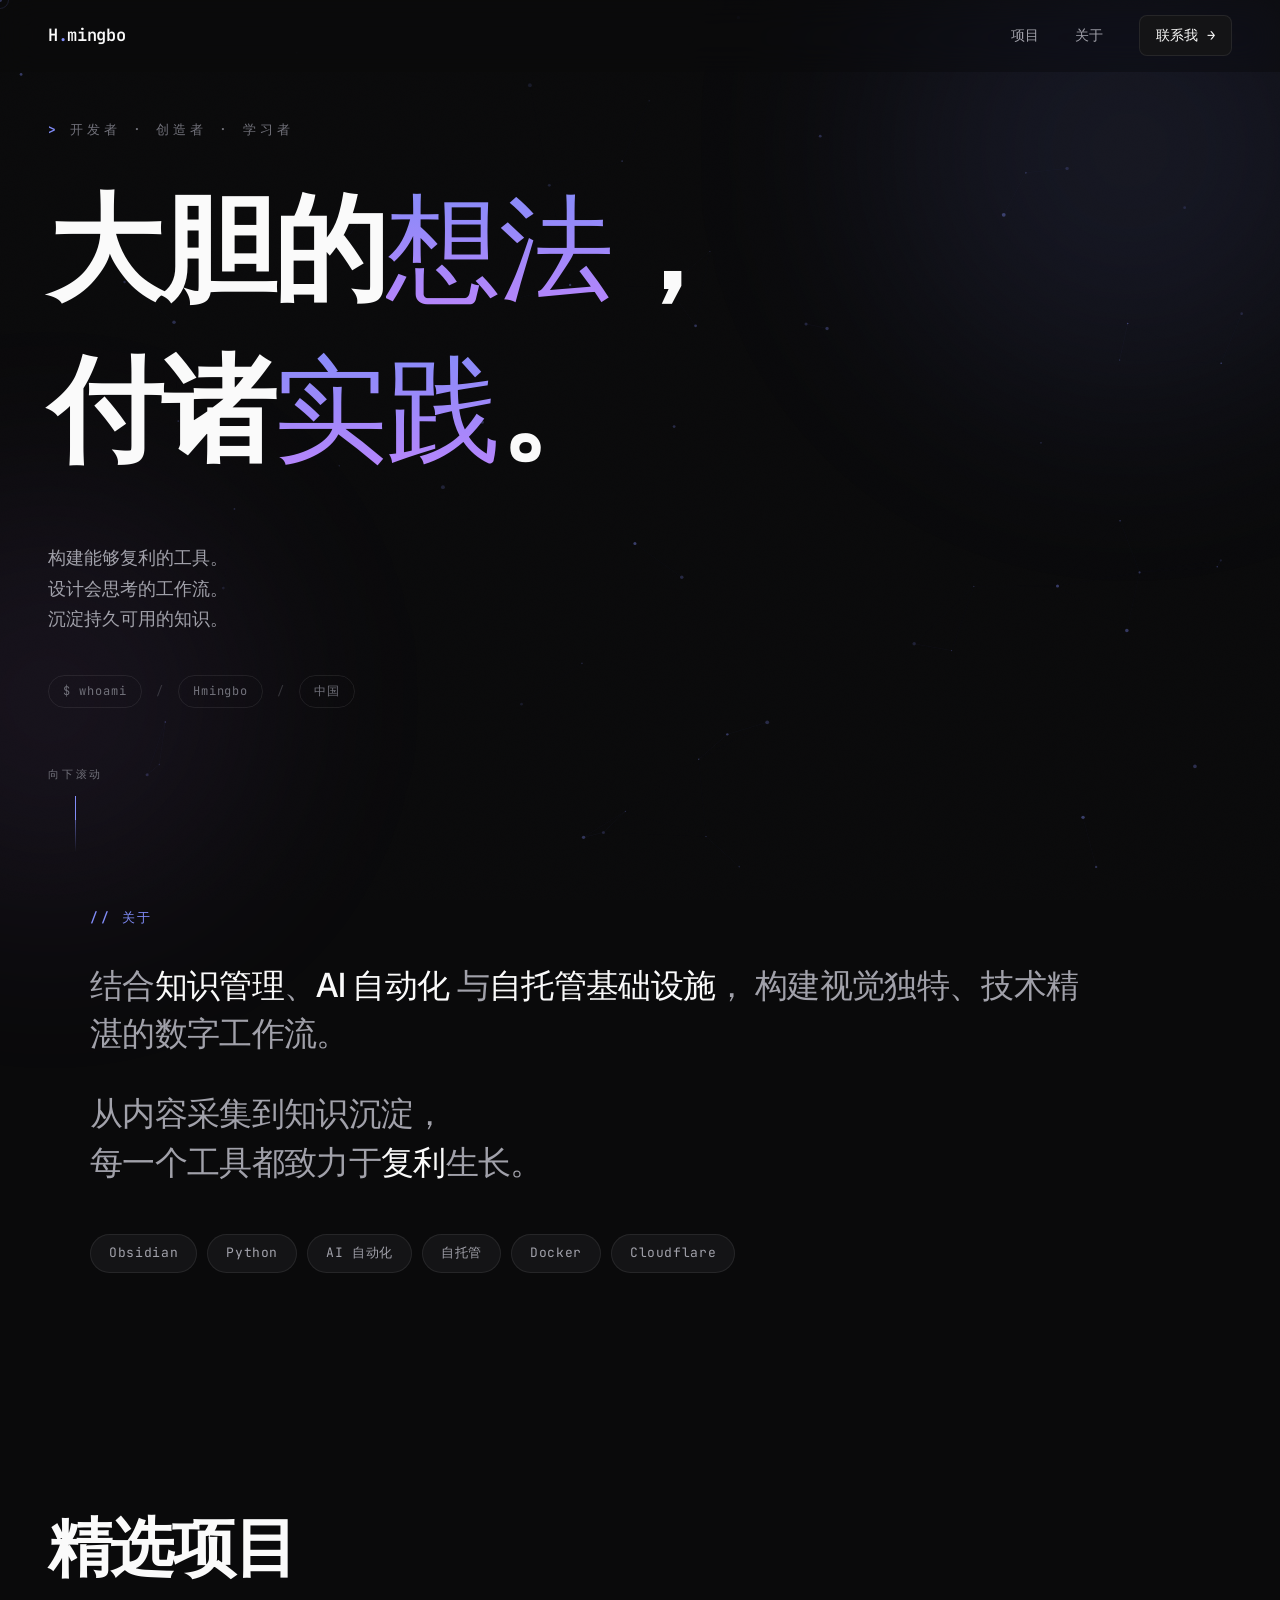
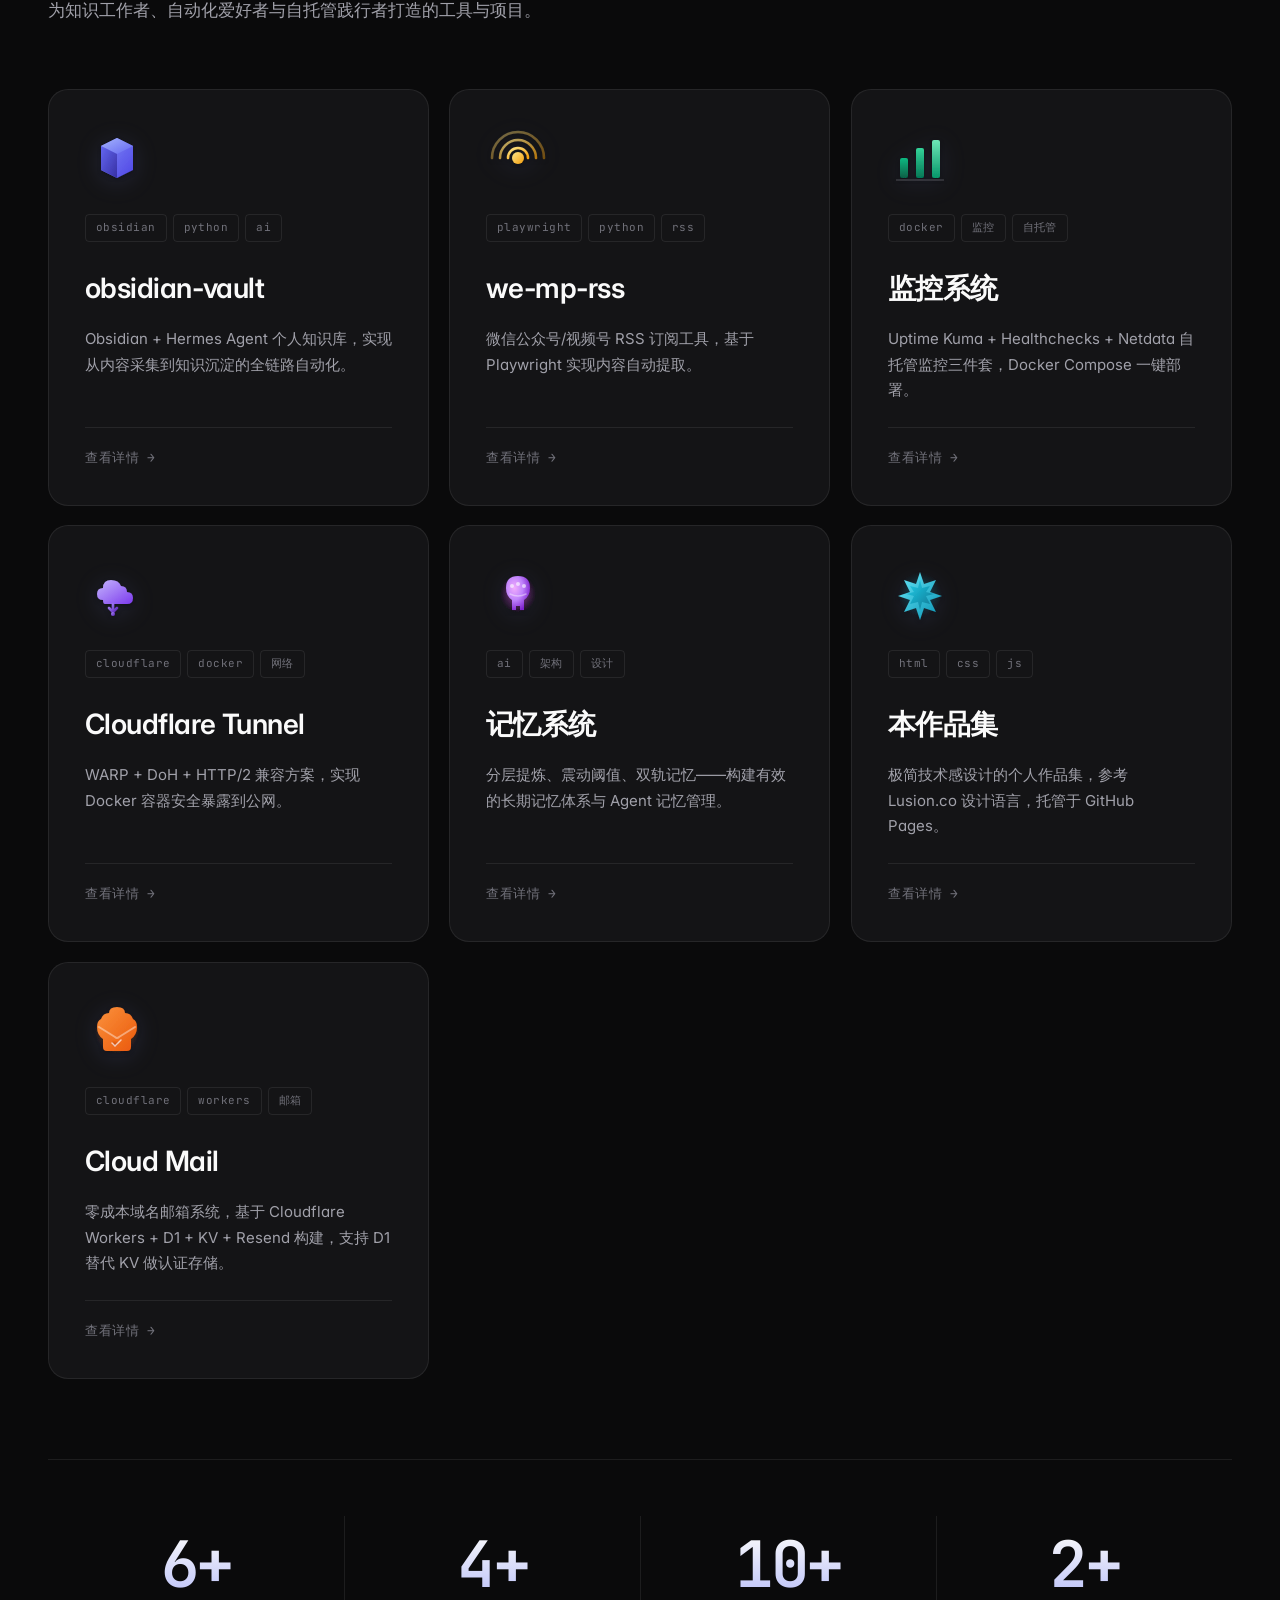
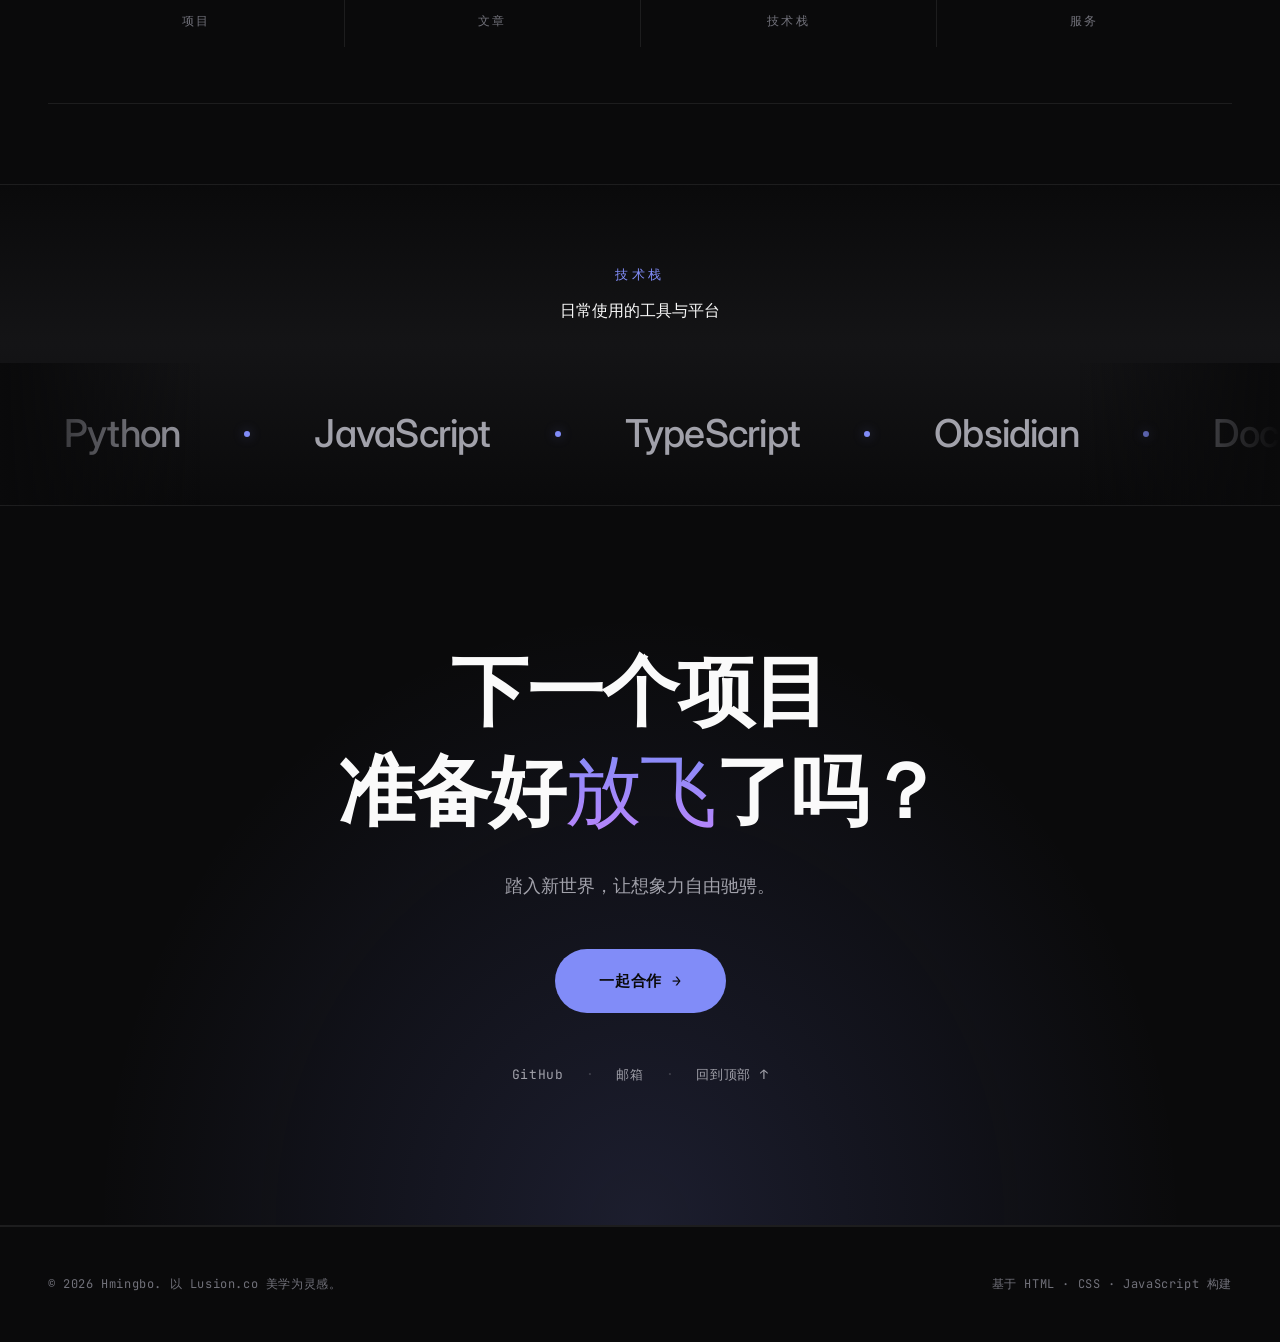
==== commit 9785046e: "feat: 新增 Cloud Mail 项目 + 更新整体页面与 README 新增项目： - Cloud Mail：零成本域名邮箱系统，CF Workers+D1+KV+Resend - 3D SV" ====
--- a/index.html
+++ b/index.html
@@ -294,13 +294,46 @@
           <h3 class="project-title">本作品集</h3>
           <p class="project-desc">极简技术感设计的个人作品集，参考 Lusion.co 设计语言，托管于 GitHub Pages。</p>
           <div class="project-view">查看详情 <span class="arrow">→</span></div>
-        </article>
-      </div>
+                  </article>
+
+                  <article class="project-card reveal reveal-delay-3" onclick="openProject('cloud-mail')">
+                    <div class="project-icon-3d">
+                      <svg viewBox="0 0 64 64" xmlns="http://www.w3.org/2000/svg">
+                        <defs>
+                          <linearGradient id="g7a" x1="0" y1="0" x2="1" y2="1">
+                            <stop offset="0" stop-color="#fb923c"/><stop offset="1" stop-color="#ea580c"/>
+                          </linearGradient>
+                          <linearGradient id="g7b" x1="0" y1="0" x2="0" y2="1">
+                            <stop offset="0" stop-color="#f97316"/><stop offset="1" stop-color="#c2410c"/>
+                          </linearGradient>
+                          <radialGradient id="g7c" cx="0.5" cy="0.5" r="0.5">
+                            <stop offset="0" stop-color="#fdba74" stop-opacity="0.3"/>
+                            <stop offset="1" stop-color="#ea580c" stop-opacity="0"/>
+                          </radialGradient>
+                          <filter id="s7"><feDropShadow dx="0" dy="2" stdDeviation="2" flood-opacity="0.3"/></filter>
+                        </defs>
+                        <g filter="url(#s7)">
+                          <circle cx="32" cy="32" r="22" fill="url(#g7c)"/>
+                          <path d="M32 8 Q24 8 24 14 Q18 14 16 20 Q12 22 12 28 Q12 36 18 40 L18 48 Q18 52 22 52 L42 52 Q46 52 46 48 L46 40 Q52 36 52 28 Q52 22 48 20 Q46 14 40 14 Q40 8 32 8 Z" fill="url(#g7a)"/>
+                          <path d="M14 28 L30 38 Q32 40 34 38 L50 28" stroke="#fff" stroke-width="2" fill="none" stroke-linecap="round" stroke-linejoin="round" opacity="0.4"/>
+                          <circle cx="30" cy="44" r="3" fill="url(#g7b)"/>
+                          <path d="M27 44 L30 47 L36 41" stroke="#fff" stroke-width="1.5" fill="none" stroke-linecap="round" stroke-linejoin="round" opacity="0.7"/>
+                        </g>
+                      </svg>
+                    </div>
+                    <div class="project-tags-top">
+                      <span>cloudflare</span><span>workers</span><span>邮箱</span>
+                    </div>
+                    <h3 class="project-title">Cloud Mail</h3>
+                    <p class="project-desc">零成本域名邮箱系统，基于 Cloudflare Workers + D1 + KV + Resend 构建，支持 D1 替代 KV 做认证存储。</p>
+                    <div class="project-view">查看详情 <span class="arrow">→</span></div>
+                  </article>
+                </div>
 
       <!-- 数字统计 -->
       <div class="stats-grid reveal">
         <div class="stat-item">
-          <div class="stat-num"><span class="counter" data-target="6">0</span>+</div>
+          <div class="stat-num"><span class="counter" data-target="7">0</span>+</div>
           <div class="stat-label">项目</div>
         </div>
         <div class="stat-item">
@@ -322,7 +355,7 @@
     <section class="section section-marquee">
       <div class="marquee-block">
         <p class="marquee-eyebrow reveal">技术栈</p>
-        <p class="marquee-subtitle reveal reveal-delay-1">日常使用的工具与平台</p>
+        日常使用的工具与平台
       </div>
       <div class="marquee">
         <div class="marquee-track">
--- a/style.css
+++ b/style.css
@@ -428,28 +428,29 @@
   font-family: var(--font-sans);
   font-size: clamp(56px, 9vw, 120px);
   font-weight: 600;
-  line-height: 0.95;
-  letter-spacing: -0.04em;
+  line-height: 1.3;
+  letter-spacing: -0.02em;
   margin-bottom: 48px;
   max-width: 1200px;
 }
 
 .hero-line {
   display: block;
-  overflow: hidden;
+  padding-bottom: 0.1em;
+  margin-bottom: -0.1em;
 }
 
 .hero-line > * {
   display: inline-block;
-  animation: lineReveal 1.2s cubic-bezier(0.16, 1, 0.3, 1) both;
+  animation: lineReveal 1s cubic-bezier(0.16, 1, 0.3, 1) both;
 }
 
 .hero-line:nth-child(1) > * { animation-delay: 0.2s; }
 .hero-line:nth-child(2) > * { animation-delay: 0.4s; }
 
 @keyframes lineReveal {
-  from { transform: translateY(110%); opacity: 0; }
-  to { transform: translateY(0); opacity: 1; }
+  from { opacity: 0; }
+  to { opacity: 1; }
 }
 
 .hero-title .accent {
@@ -457,8 +458,9 @@
   -webkit-background-clip: text;
   -webkit-text-fill-color: transparent;
   background-clip: text;
-  font-style: italic;
   font-weight: 500;
+  padding-bottom: 0.1em;
+  display: inline-block;
 }
 
 .hero-subtitle {
@@ -885,18 +887,19 @@
 .cta-title {
   font-size: clamp(40px, 6vw, 80px);
   font-weight: 600;
-  line-height: 1.05;
-  letter-spacing: -0.03em;
+  line-height: 1.3;
+  letter-spacing: -0.02em;
   margin-bottom: 24px;
 }
 
 .cta-title .accent {
-  font-style: italic;
   font-weight: 500;
   background: linear-gradient(180deg, var(--accent) 0%, var(--accent-2) 100%);
   -webkit-background-clip: text;
   -webkit-text-fill-color: transparent;
   background-clip: text;
+  padding-bottom: 0.1em;
+  display: inline-block;
 }
 
 .cta-desc {
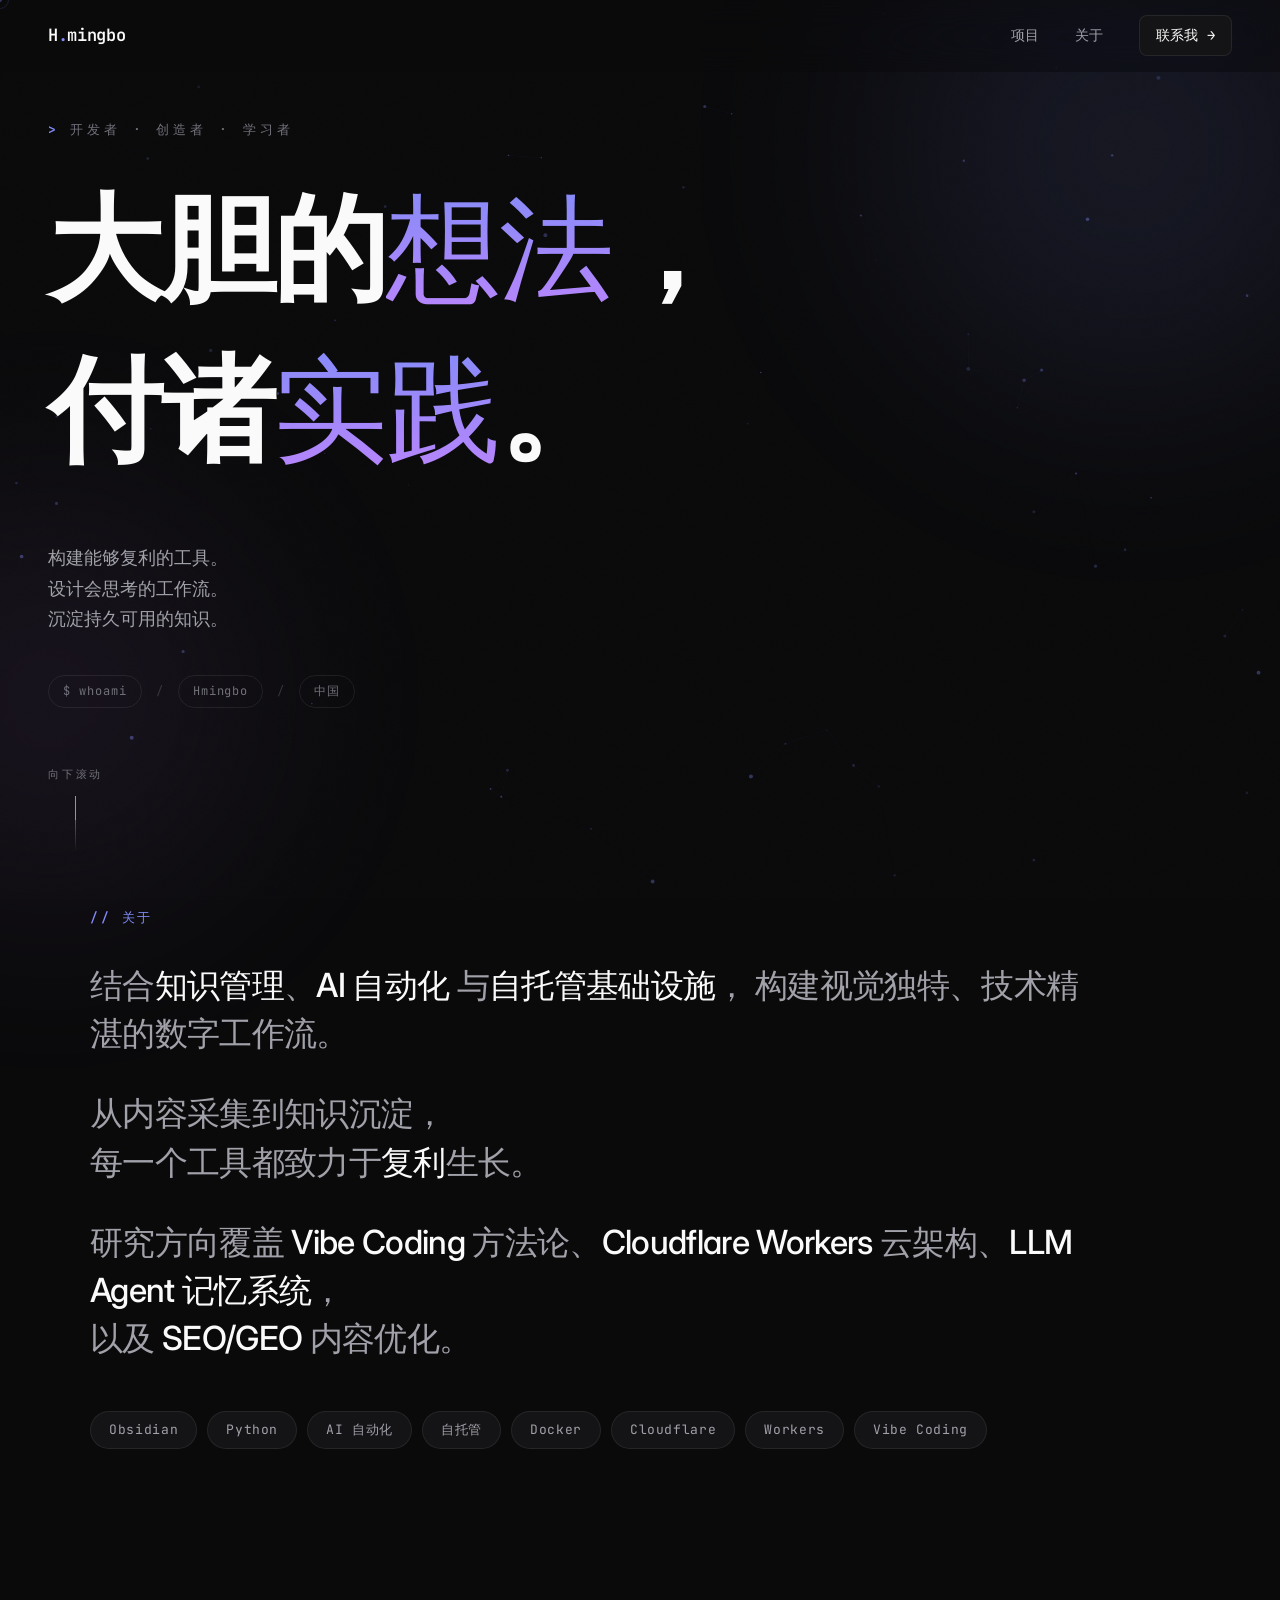
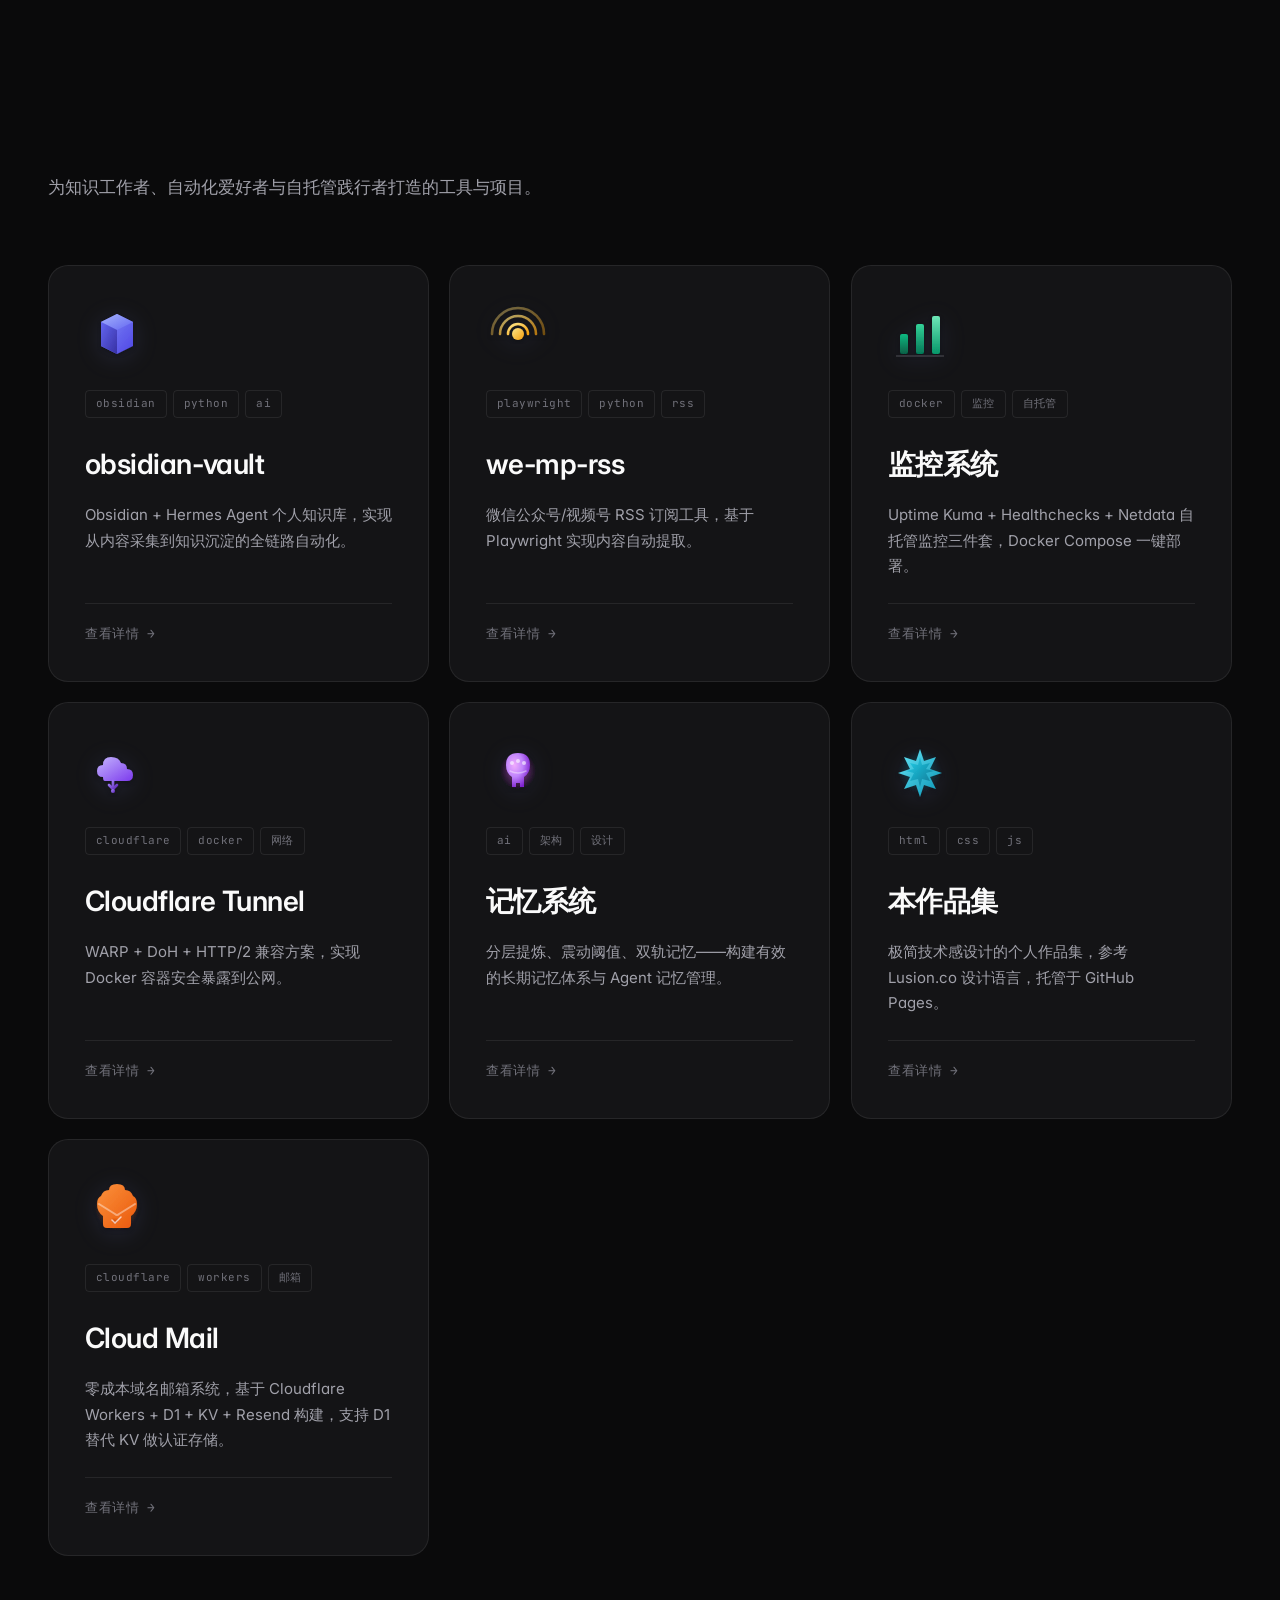
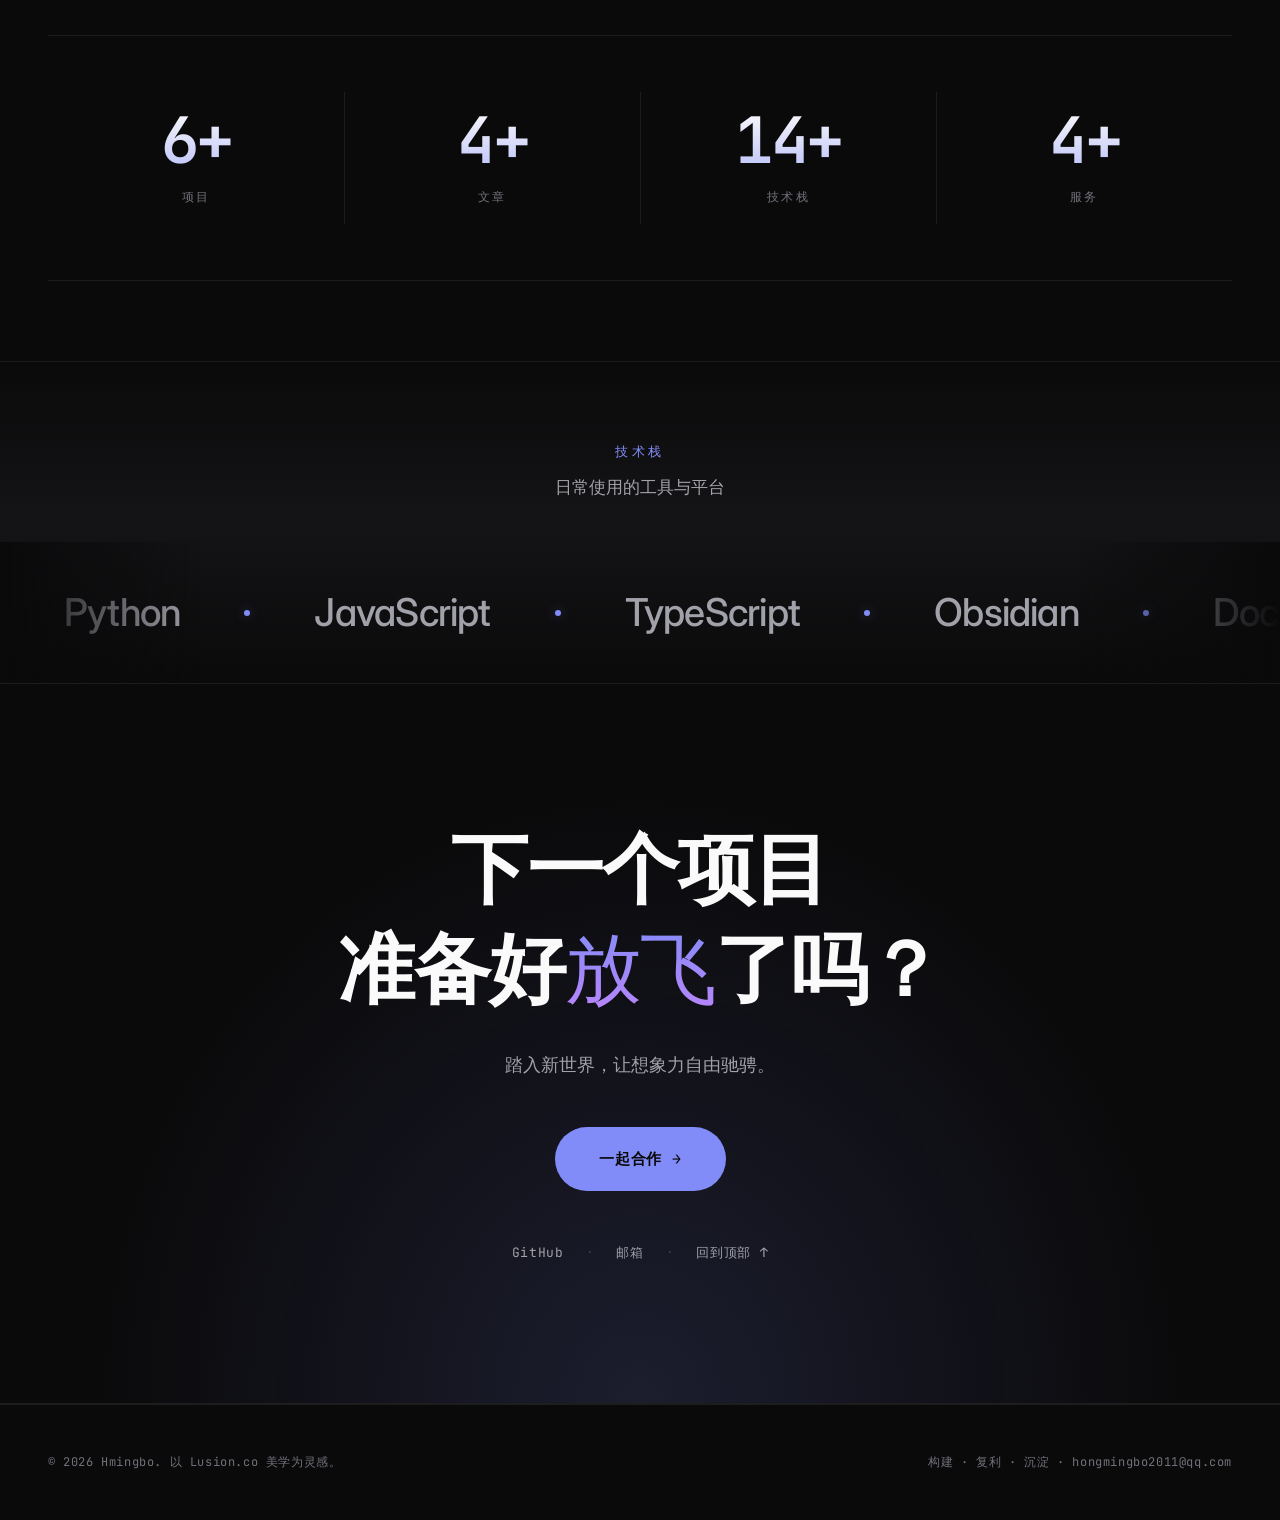
==== commit a918fdc8: "feat: 全面优化页面内容深度 关于扩充： - 新增第 3 段研究方向描述（Vibe Coding / Workers 云架构 / LLM Agent 记忆系统 / SEO/GEO） - 标签从 6" ====
--- a/index.html
+++ b/index.html
@@ -96,13 +96,19 @@
           从内容采集到知识沉淀，
           <br>每一个工具都致力于<strong>复利</strong>生长。
         </p>
-        <div class="manifesto-tags reveal reveal-delay-3">
+        <p class="manifesto-line reveal reveal-delay-3">
+          研究方向覆盖 <strong>Vibe Coding</strong> 方法论、<strong>Cloudflare Workers</strong> 云架构、<strong>LLM Agent 记忆系统</strong>，
+          <br>以及 <strong>SEO/GEO</strong> 内容优化。
+        </p>
+        <div class="manifesto-tags reveal reveal-delay-4">
           <span>Obsidian</span>
           <span>Python</span>
           <span>AI 自动化</span>
           <span>自托管</span>
           <span>Docker</span>
           <span>Cloudflare</span>
+          <span>Workers</span>
+          <span>Vibe Coding</span>
         </div>
       </div>
     </section>
@@ -341,11 +347,11 @@
           <div class="stat-label">文章</div>
         </div>
         <div class="stat-item">
-          <div class="stat-num"><span class="counter" data-target="12">0</span>+</div>
+          <div class="stat-num"><span class="counter" data-target="16">0</span>+</div>
           <div class="stat-label">技术栈</div>
         </div>
         <div class="stat-item">
-          <div class="stat-num"><span class="counter" data-target="3">0</span>+</div>
+          <div class="stat-num"><span class="counter" data-target="5">0</span>+</div>
           <div class="stat-label">服务</div>
         </div>
       </div>
@@ -355,7 +361,7 @@
     <section class="section section-marquee">
       <div class="marquee-block">
         <p class="marquee-eyebrow reveal">技术栈</p>
-        日常使用的工具与平台
+        <p class="marquee-subtitle reveal reveal-delay-1">日常使用的工具与平台</p>
       </div>
       <div class="marquee">
         <div class="marquee-track">
@@ -365,16 +371,21 @@
           <span class="marquee-item">Obsidian<span class="dot"></span></span>
           <span class="marquee-item">Docker<span class="dot"></span></span>
           <span class="marquee-item">Cloudflare<span class="dot"></span></span>
+          <span class="marquee-item">Workers<span class="dot"></span></span>
+          <span class="marquee-item">D1<span class="dot"></span></span>
           <span class="marquee-item">Playwright<span class="dot"></span></span>
           <span class="marquee-item">Linux<span class="dot"></span></span>
           <span class="marquee-item">Git<span class="dot"></span></span>
           <span class="marquee-item">VS Code<span class="dot"></span></span>
+          <!-- 副本 -->
           <span class="marquee-item">Python<span class="dot"></span></span>
           <span class="marquee-item">JavaScript<span class="dot"></span></span>
           <span class="marquee-item">TypeScript<span class="dot"></span></span>
           <span class="marquee-item">Obsidian<span class="dot"></span></span>
           <span class="marquee-item">Docker<span class="dot"></span></span>
           <span class="marquee-item">Cloudflare<span class="dot"></span></span>
+          <span class="marquee-item">Workers<span class="dot"></span></span>
+          <span class="marquee-item">D1<span class="dot"></span></span>
           <span class="marquee-item">Playwright<span class="dot"></span></span>
           <span class="marquee-item">Linux<span class="dot"></span></span>
           <span class="marquee-item">Git<span class="dot"></span></span>
@@ -414,12 +425,12 @@
   </div>
 
   <!-- 页脚 -->
-  <footer class="footer">
-    <div class="footer-content">
-      <p class="footer-text">© 2026 Hmingbo. 以 Lusion.co 美学为灵感。</p>
-      <p class="footer-meta">基于 HTML · CSS · JavaScript 构建</p>
-    </div>
-  </footer>
+    <footer class="footer">
+      <div class="footer-content">
+        <p class="footer-text">© 2026 Hmingbo. 以 Lusion.co 美学为灵感。</p>
+        <p class="footer-meta">构建 · 复利 · 沉淀 · <a href="mailto:hongmingbo2011@qq.com" style="color:var(--text-muted);text-decoration:none;">hongmingbo2011@qq.com</a></p>
+      </div>
+    </footer>
 
   <script src="app.js"></script>
 </body>
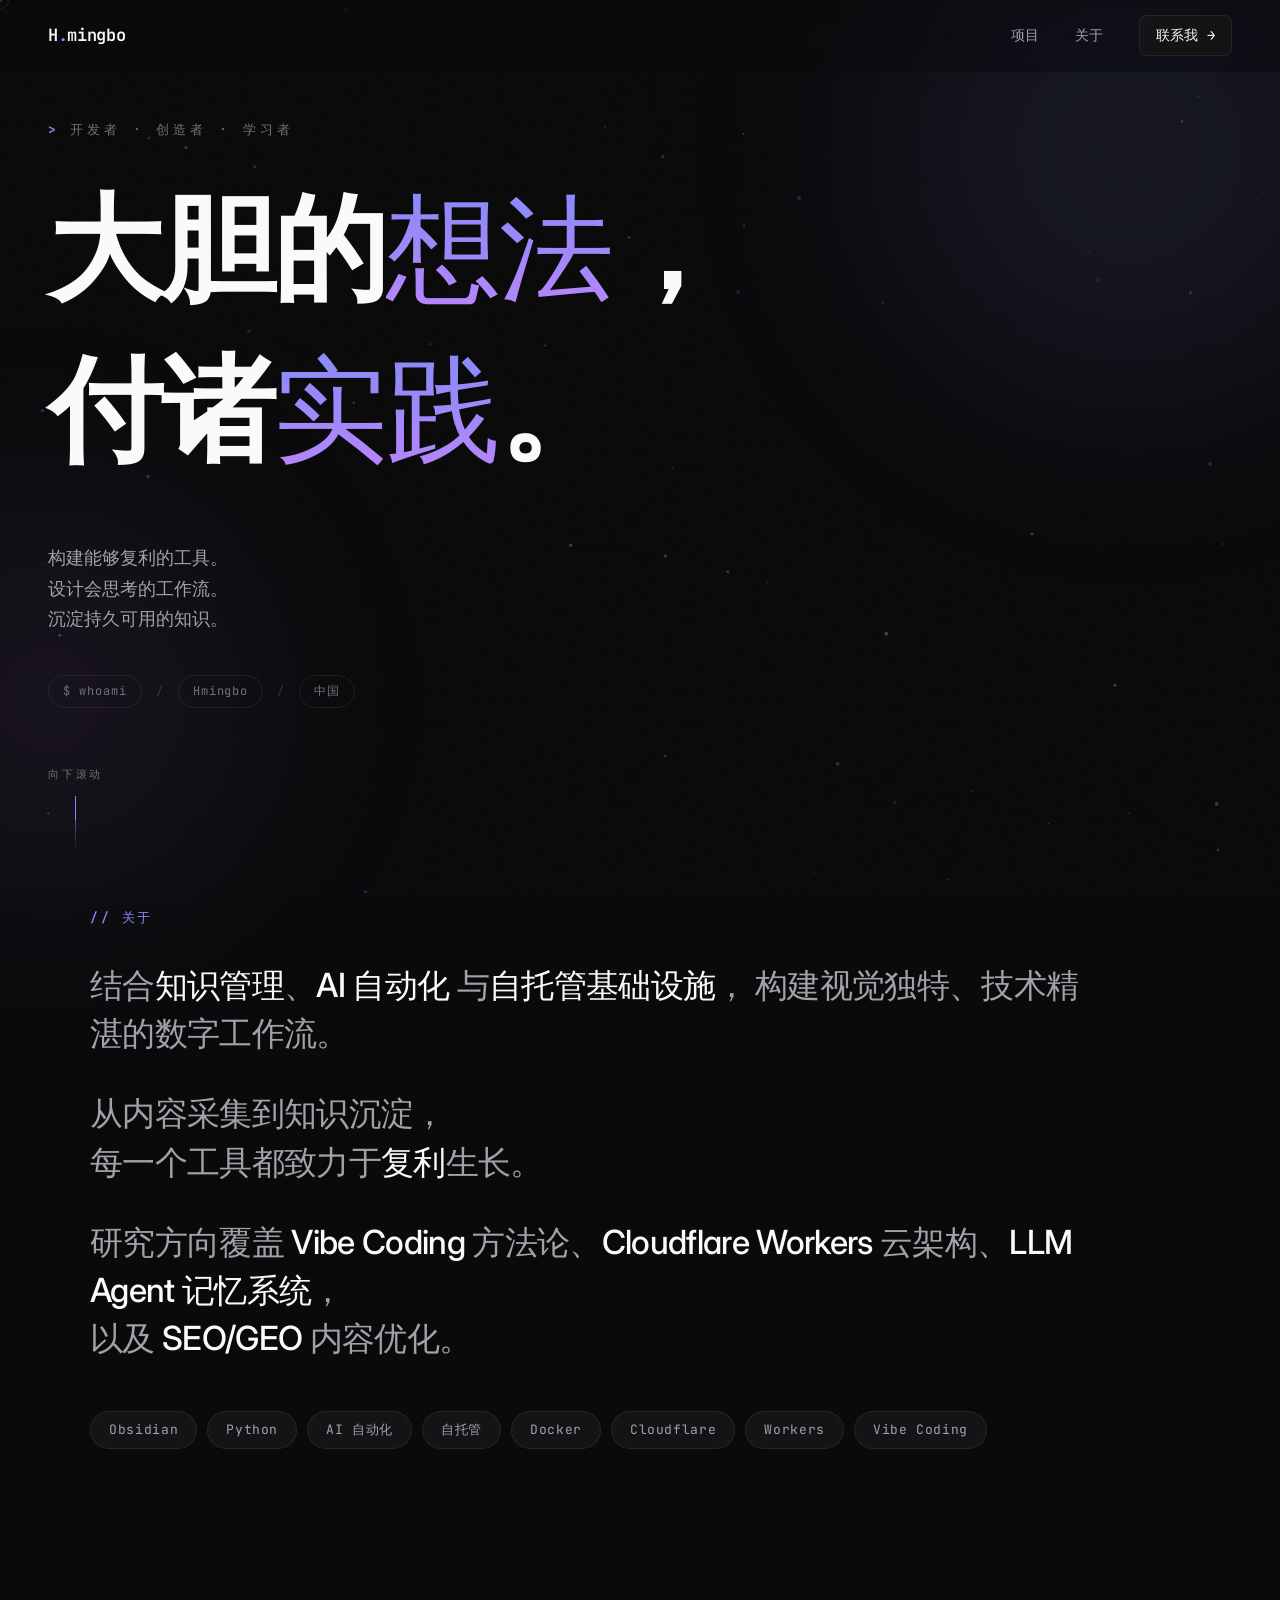
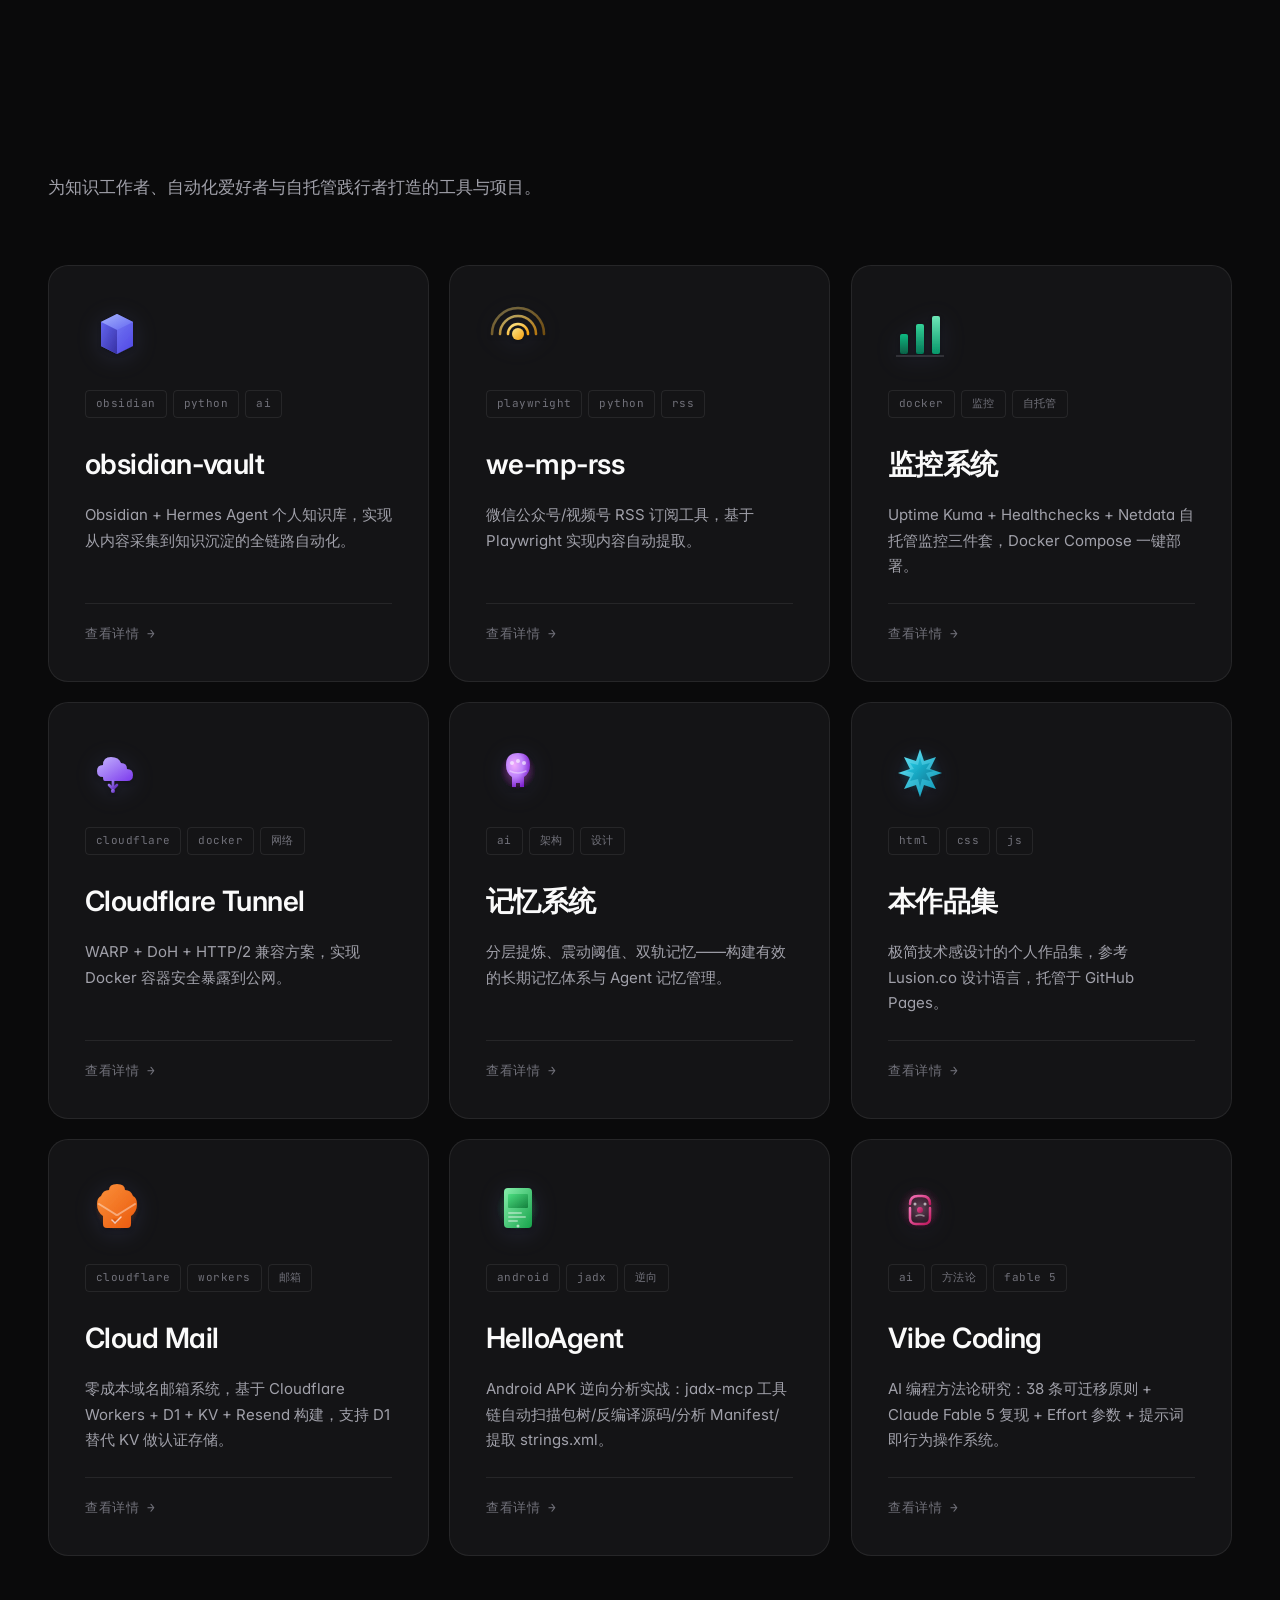
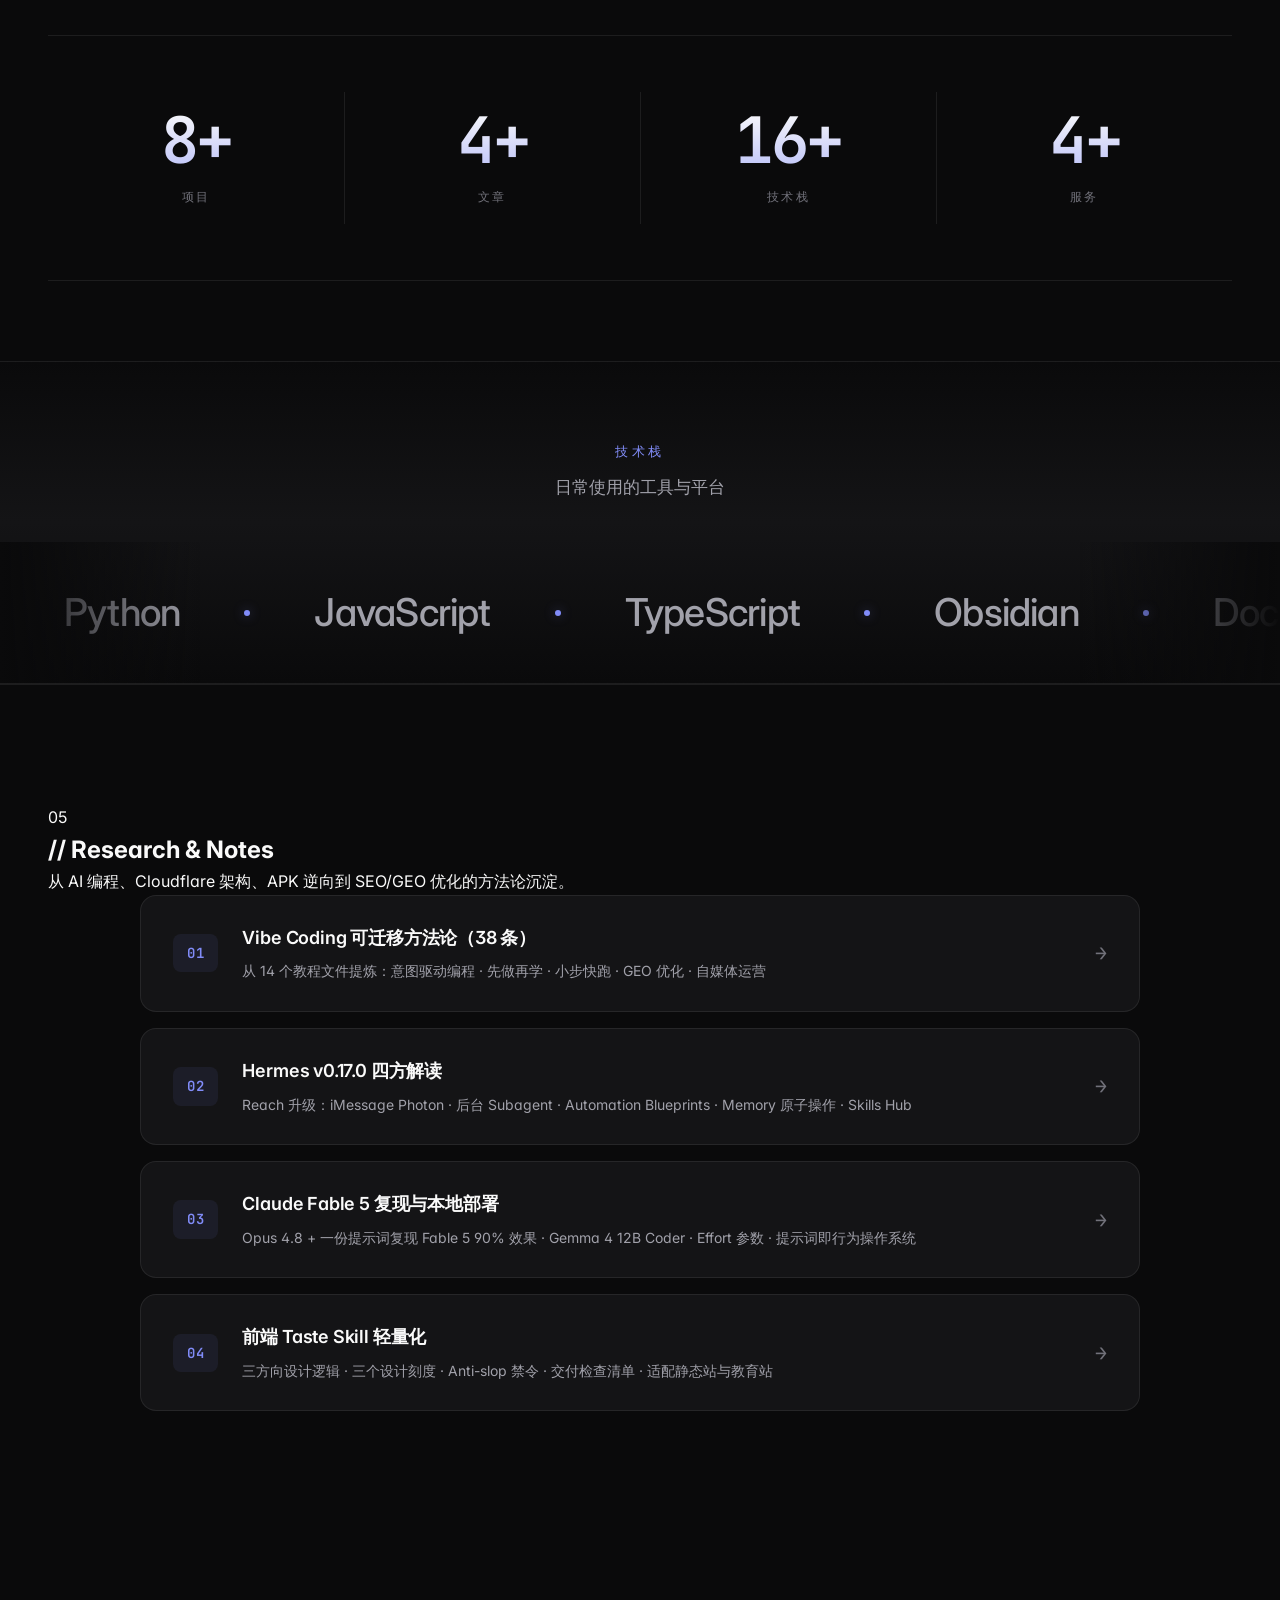
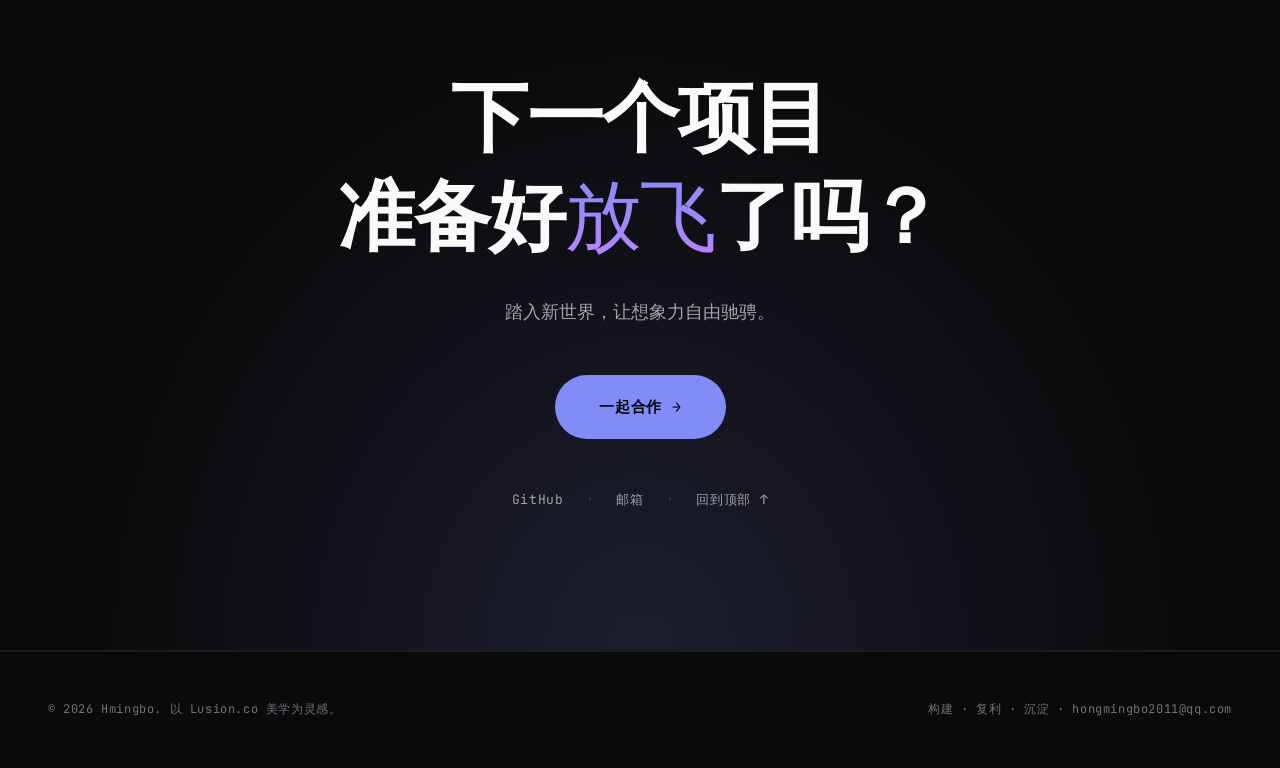
==== commit 0a04397f: "feat: 新增 2 项目 + 4 研究笔记 + 跑马灯扩展 + README 重写 新增项目（2）： - HelloAgent：jadx-mcp 工具链 Android APK 逆向实战   · 包" ====
--- a/index.html
+++ b/index.html
@@ -334,12 +334,82 @@
                     <p class="project-desc">零成本域名邮箱系统，基于 Cloudflare Workers + D1 + KV + Resend 构建，支持 D1 替代 KV 做认证存储。</p>
                     <div class="project-view">查看详情 <span class="arrow">→</span></div>
                   </article>
+
+                  <article class="project-card reveal reveal-delay-1" onclick="openProject('helloagent')">
+                    <div class="project-icon-3d">
+                      <svg viewBox="0 0 64 64" xmlns="http://www.w3.org/2000/svg">
+                        <defs>
+                          <linearGradient id="g8a" x1="0" y1="0" x2="1" y2="1">
+                            <stop offset="0" stop-color="#86efac"/><stop offset="1" stop-color="#16a34a"/>
+                          </linearGradient>
+                          <linearGradient id="g8b" x1="0" y1="0" x2="1" y2="1">
+                            <stop offset="0" stop-color="#4ade80"/><stop offset="1" stop-color="#15803d"/>
+                          </linearGradient>
+                          <radialGradient id="g8c" cx="0.5" cy="0.5" r="0.5">
+                            <stop offset="0" stop-color="#86efac" stop-opacity="0.3"/>
+                            <stop offset="1" stop-color="#16a34a" stop-opacity="0"/>
+                          </radialGradient>
+                          <filter id="s8"><feDropShadow dx="0" dy="2" stdDeviation="2" flood-opacity="0.3"/></filter>
+                        </defs>
+                        <g filter="url(#s8)">
+                          <circle cx="32" cy="32" r="22" fill="url(#g8c)"/>
+                          <rect x="18" y="12" width="28" height="40" rx="4" fill="url(#g8a)"/>
+                          <rect x="22" y="18" width="20" height="14" rx="1" fill="url(#g8b)"/>
+                          <rect x="22" y="36" width="14" height="2" rx="1" fill="#fff" opacity="0.4"/>
+                          <rect x="22" y="40" width="18" height="2" rx="1" fill="#fff" opacity="0.4"/>
+                          <rect x="22" y="44" width="10" height="2" rx="1" fill="#fff" opacity="0.4"/>
+                          <circle cx="32" cy="50" r="1.5" fill="#fff" opacity="0.6"/>
+                        </g>
+                      </svg>
+                    </div>
+                    <div class="project-tags-top">
+                      <span>android</span><span>jadx</span><span>逆向</span>
+                    </div>
+                    <h3 class="project-title">HelloAgent</h3>
+                    <p class="project-desc">Android APK 逆向分析实战：jadx-mcp 工具链自动扫描包树/反编译源码/分析 Manifest/提取 strings.xml。</p>
+                    <div class="project-view">查看详情 <span class="arrow">→</span></div>
+                  </article>
+
+                  <article class="project-card reveal reveal-delay-2" onclick="openProject('vibe-coding')">
+                    <div class="project-icon-3d">
+                      <svg viewBox="0 0 64 64" xmlns="http://www.w3.org/2000/svg">
+                        <defs>
+                          <linearGradient id="g9a" x1="0" y1="0" x2="1" y2="1">
+                            <stop offset="0" stop-color="#f472b6"/><stop offset="1" stop-color="#be185d"/>
+                          </linearGradient>
+                          <linearGradient id="g9b" x1="0" y1="0" x2="1" y2="1">
+                            <stop offset="0" stop-color="#ec4899"/><stop offset="1" stop-color="#9d174d"/>
+                          </linearGradient>
+                          <radialGradient id="g9c" cx="0.5" cy="0.5" r="0.5">
+                            <stop offset="0" stop-color="#f9a8d4" stop-opacity="0.3"/>
+                            <stop offset="1" stop-color="#be185d" stop-opacity="0"/>
+                          </radialGradient>
+                          <filter id="s9"><feDropShadow dx="0" dy="2" stdDeviation="2" flood-opacity="0.3"/></filter>
+                        </defs>
+                        <g filter="url(#s9)">
+                          <circle cx="32" cy="32" r="22" fill="url(#g9c)"/>
+                          <path d="M22 28 Q22 20 30 20 L34 20 Q42 20 42 28" stroke="url(#g9a)" stroke-width="2.5" fill="none" stroke-linecap="round"/>
+                          <path d="M22 32 L22 42 Q22 48 28 48 L36 48 Q42 48 42 42 L42 32" stroke="url(#g9a)" stroke-width="2.5" fill="none" stroke-linecap="round"/>
+                          <circle cx="32" cy="34" r="3" fill="url(#g9b)"/>
+                          <circle cx="27" cy="28" r="1.5" fill="#fff" opacity="0.6"/>
+                          <circle cx="37" cy="28" r="1.5" fill="#fff" opacity="0.6"/>
+                          <path d="M28 40 Q32 38 36 40" stroke="#fff" stroke-width="1.5" fill="none" opacity="0.4" stroke-linecap="round"/>
+                        </g>
+                      </svg>
+                    </div>
+                    <div class="project-tags-top">
+                      <span>ai</span><span>方法论</span><span>fable 5</span>
+                    </div>
+                    <h3 class="project-title">Vibe Coding</h3>
+                    <p class="project-desc">AI 编程方法论研究：38 条可迁移原则 + Claude Fable 5 复现 + Effort 参数 + 提示词即行为操作系统。</p>
+                    <div class="project-view">查看详情 <span class="arrow">→</span></div>
+                  </article>
                 </div>
 
       <!-- 数字统计 -->
       <div class="stats-grid reveal">
         <div class="stat-item">
-          <div class="stat-num"><span class="counter" data-target="7">0</span>+</div>
+          <div class="stat-num"><span class="counter" data-target="9">0</span>+</div>
           <div class="stat-label">项目</div>
         </div>
         <div class="stat-item">
@@ -347,7 +417,7 @@
           <div class="stat-label">文章</div>
         </div>
         <div class="stat-item">
-          <div class="stat-num"><span class="counter" data-target="16">0</span>+</div>
+          <div class="stat-num"><span class="counter" data-target="18">0</span>+</div>
           <div class="stat-label">技术栈</div>
         </div>
         <div class="stat-item">
@@ -377,6 +447,10 @@
           <span class="marquee-item">Linux<span class="dot"></span></span>
           <span class="marquee-item">Git<span class="dot"></span></span>
           <span class="marquee-item">VS Code<span class="dot"></span></span>
+          <span class="marquee-item">jadx<span class="dot"></span></span>
+          <span class="marquee-item">apktool<span class="dot"></span></span>
+          <span class="marquee-item">Hermes<span class="dot"></span></span>
+          <span class="marquee-item">Claude<span class="dot"></span></span>
           <!-- 副本 -->
           <span class="marquee-item">Python<span class="dot"></span></span>
           <span class="marquee-item">JavaScript<span class="dot"></span></span>
@@ -390,7 +464,56 @@
           <span class="marquee-item">Linux<span class="dot"></span></span>
           <span class="marquee-item">Git<span class="dot"></span></span>
           <span class="marquee-item">VS Code<span class="dot"></span></span>
-        </div>
+          <span class="marquee-item">jadx<span class="dot"></span></span>
+          <span class="marquee-item">apktool<span class="dot"></span></span>
+          <span class="marquee-item">Hermes<span class="dot"></span></span>
+          <span class="marquee-item">Claude<span class="dot"></span></span>
+        </div>
+      </div>
+    </section>
+
+    <!-- RESEARCH / ARTICLES -->
+    <section class="section section-research">
+      <div class="section-header reveal">
+        <span class="section-id">05</span>
+        <h2>// Research & Notes</h2>
+      </div>
+      <p class="section-desc reveal reveal-delay-1">
+        从 AI 编程、Cloudflare 架构、APK 逆向到 SEO/GEO 优化的方法论沉淀。
+      </p>
+      <div class="research-list">
+        <article class="research-item reveal reveal-delay-1" onclick="openResearch('vibe-coding')">
+          <span class="research-num">01</span>
+          <div class="research-content">
+            <h3>Vibe Coding 可迁移方法论（38 条）</h3>
+            <p>从 14 个教程文件提炼：意图驱动编程 · 先做再学 · 小步快跑 · GEO 优化 · 自媒体运营</p>
+          </div>
+          <span class="research-arrow">→</span>
+        </article>
+        <article class="research-item reveal reveal-delay-2" onclick="openResearch('hermes-v017')">
+          <span class="research-num">02</span>
+          <div class="research-content">
+            <h3>Hermes v0.17.0 四方解读</h3>
+            <p>Reach 升级：iMessage Photon · 后台 Subagent · Automation Blueprints · Memory 原子操作 · Skills Hub</p>
+          </div>
+          <span class="research-arrow">→</span>
+        </article>
+        <article class="research-item reveal reveal-delay-3" onclick="openResearch('fable5')">
+          <span class="research-num">03</span>
+          <div class="research-content">
+            <h3>Claude Fable 5 复现与本地部署</h3>
+            <p>Opus 4.8 + 一份提示词复现 Fable 5 90% 效果 · Gemma 4 12B Coder · Effort 参数 · 提示词即行为操作系统</p>
+          </div>
+          <span class="research-arrow">→</span>
+        </article>
+        <article class="research-item reveal reveal-delay-4" onclick="openResearch('taste-skill')">
+          <span class="research-num">04</span>
+          <div class="research-content">
+            <h3>前端 Taste Skill 轻量化</h3>
+            <p>三方向设计逻辑 · 三个设计刻度 · Anti-slop 禁令 · 交付检查清单 · 适配静态站与教育站</p>
+          </div>
+          <span class="research-arrow">→</span>
+        </article>
       </div>
     </section>
 
--- a/style.css
+++ b/style.css
@@ -1111,8 +1111,102 @@
 
 /* ============================================
    MAGNETIC + SCROLL REVEAL
-   ============================================ */
-.magnetic {
+   /* ========== Research / Articles ========== */
+   .section-research {
+     border-top: 1px solid var(--border);
+   }
+
+   .research-list {
+     display: flex;
+     flex-direction: column;
+     gap: 16px;
+     max-width: 1000px;
+     margin: 0 auto;
+   }
+
+   .research-item {
+     display: flex;
+     align-items: center;
+     gap: 24px;
+     padding: 28px 32px;
+     background: var(--bg-card);
+     border: 1px solid var(--border);
+     border-radius: 16px;
+     cursor: none;
+     transition: all 0.4s cubic-bezier(0.16, 1, 0.3, 1);
+     position: relative;
+     overflow: hidden;
+   }
+
+   .research-item::before {
+     content: '';
+     position: absolute;
+     top: 0; left: 0; right: 0;
+     height: 1px;
+     background: linear-gradient(90deg, transparent, var(--accent), transparent);
+     opacity: 0;
+     transition: opacity 0.4s ease;
+   }
+
+   .research-item:hover {
+     border-color: var(--border-active);
+     background: var(--bg-elevated);
+     transform: translateX(8px);
+     box-shadow: 0 16px 32px rgba(0, 0, 0, 0.3);
+   }
+
+   .research-item:hover::before { opacity: 1; }
+
+   .research-num {
+     font-family: var(--font-mono);
+     font-size: 14px;
+     font-weight: 600;
+     color: var(--accent);
+     padding: 8px 14px;
+     background: var(--accent-dim);
+     border-radius: 8px;
+     flex-shrink: 0;
+     letter-spacing: 0.05em;
+   }
+
+   .research-content {
+     flex: 1;
+     min-width: 0;
+   }
+
+   .research-content h3 {
+     font-size: 18px;
+     font-weight: 600;
+     color: var(--text-primary);
+     margin-bottom: 8px;
+     letter-spacing: -0.01em;
+     transition: color 0.3s ease;
+   }
+
+   .research-item:hover .research-content h3 { color: var(--accent); }
+
+   .research-content p {
+     font-size: 14px;
+     color: var(--text-secondary);
+     line-height: 1.6;
+     font-weight: 400;
+   }
+
+   .research-arrow {
+     font-family: var(--font-mono);
+     font-size: 20px;
+     color: var(--text-muted);
+     flex-shrink: 0;
+     transition: all 0.4s cubic-bezier(0.16, 1, 0.3, 1);
+   }
+
+   .research-item:hover .research-arrow {
+     color: var(--accent);
+     transform: translateX(6px);
+   }
+
+   /* ========== Magnetic Button ========== */
+   .magnetic {
   display: inline-block;
   transition: transform 0.4s cubic-bezier(0.16, 1, 0.3, 1);
   will-change: transform;
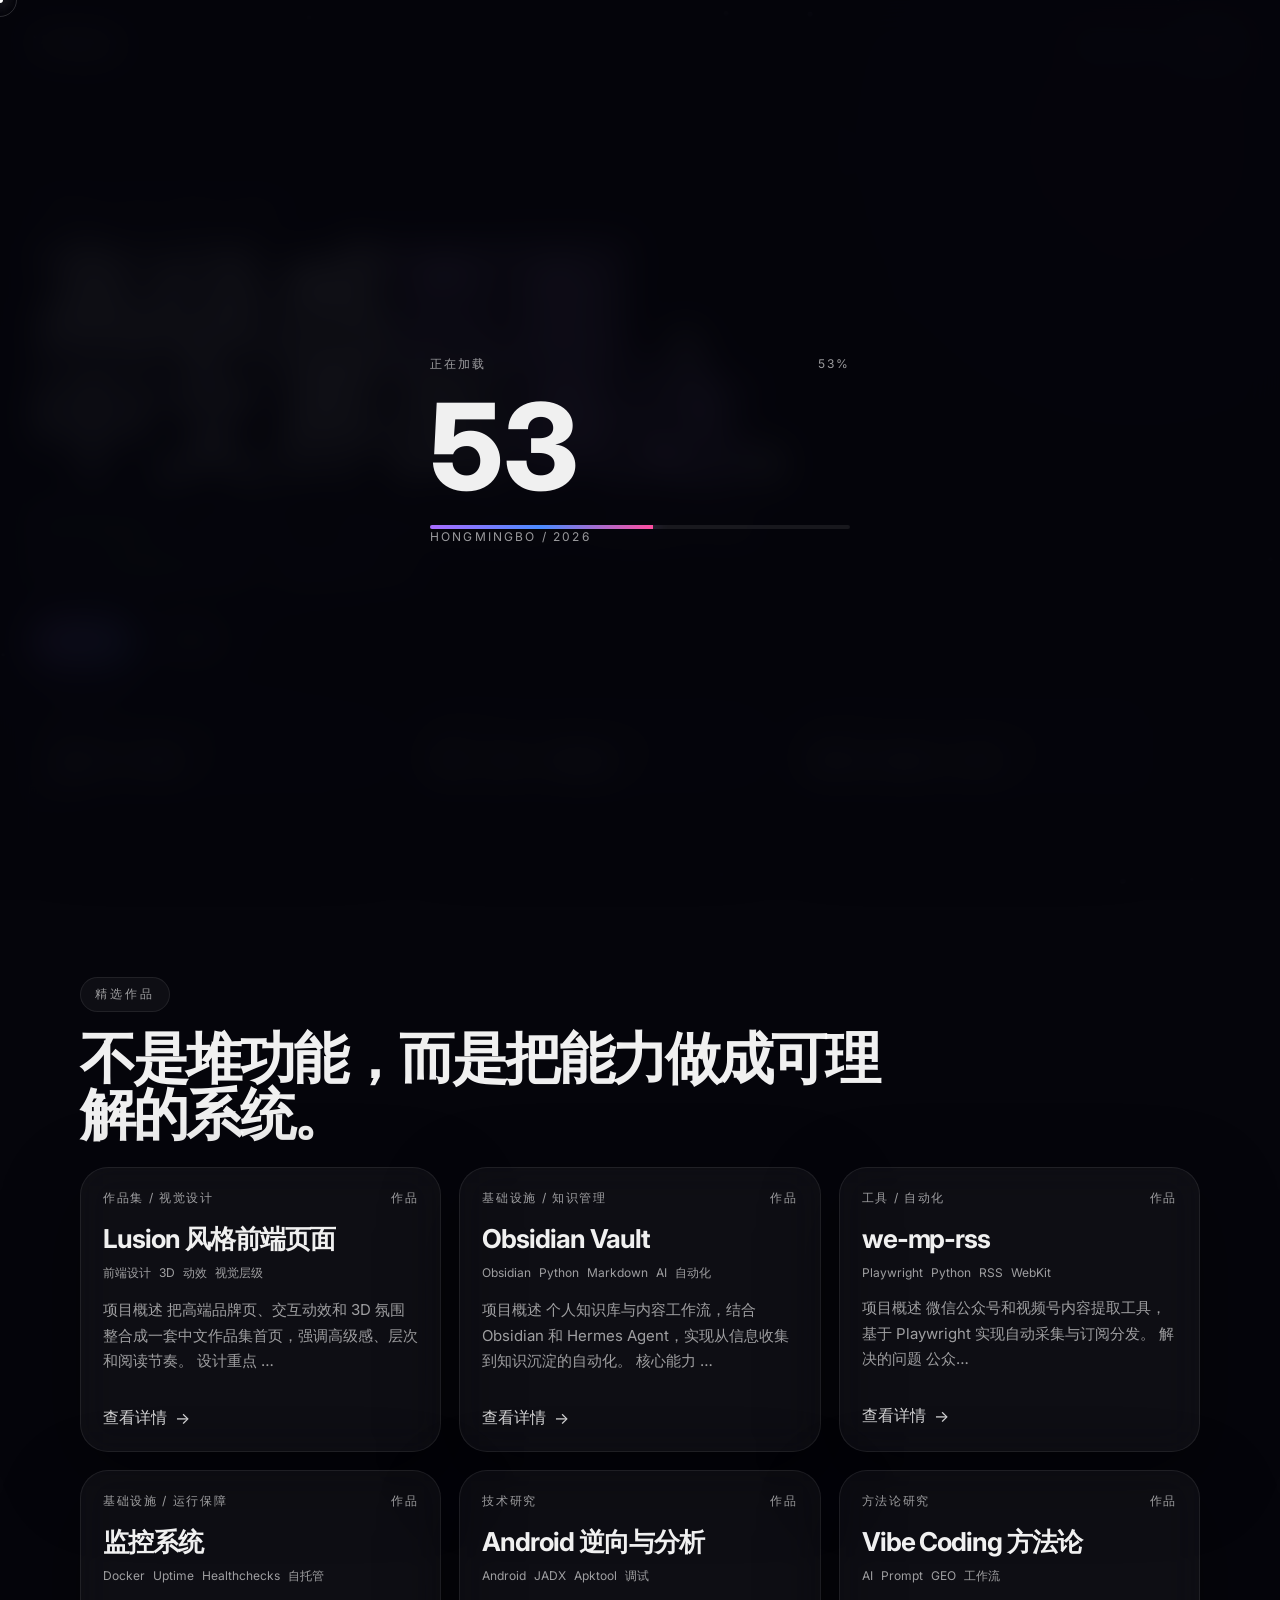
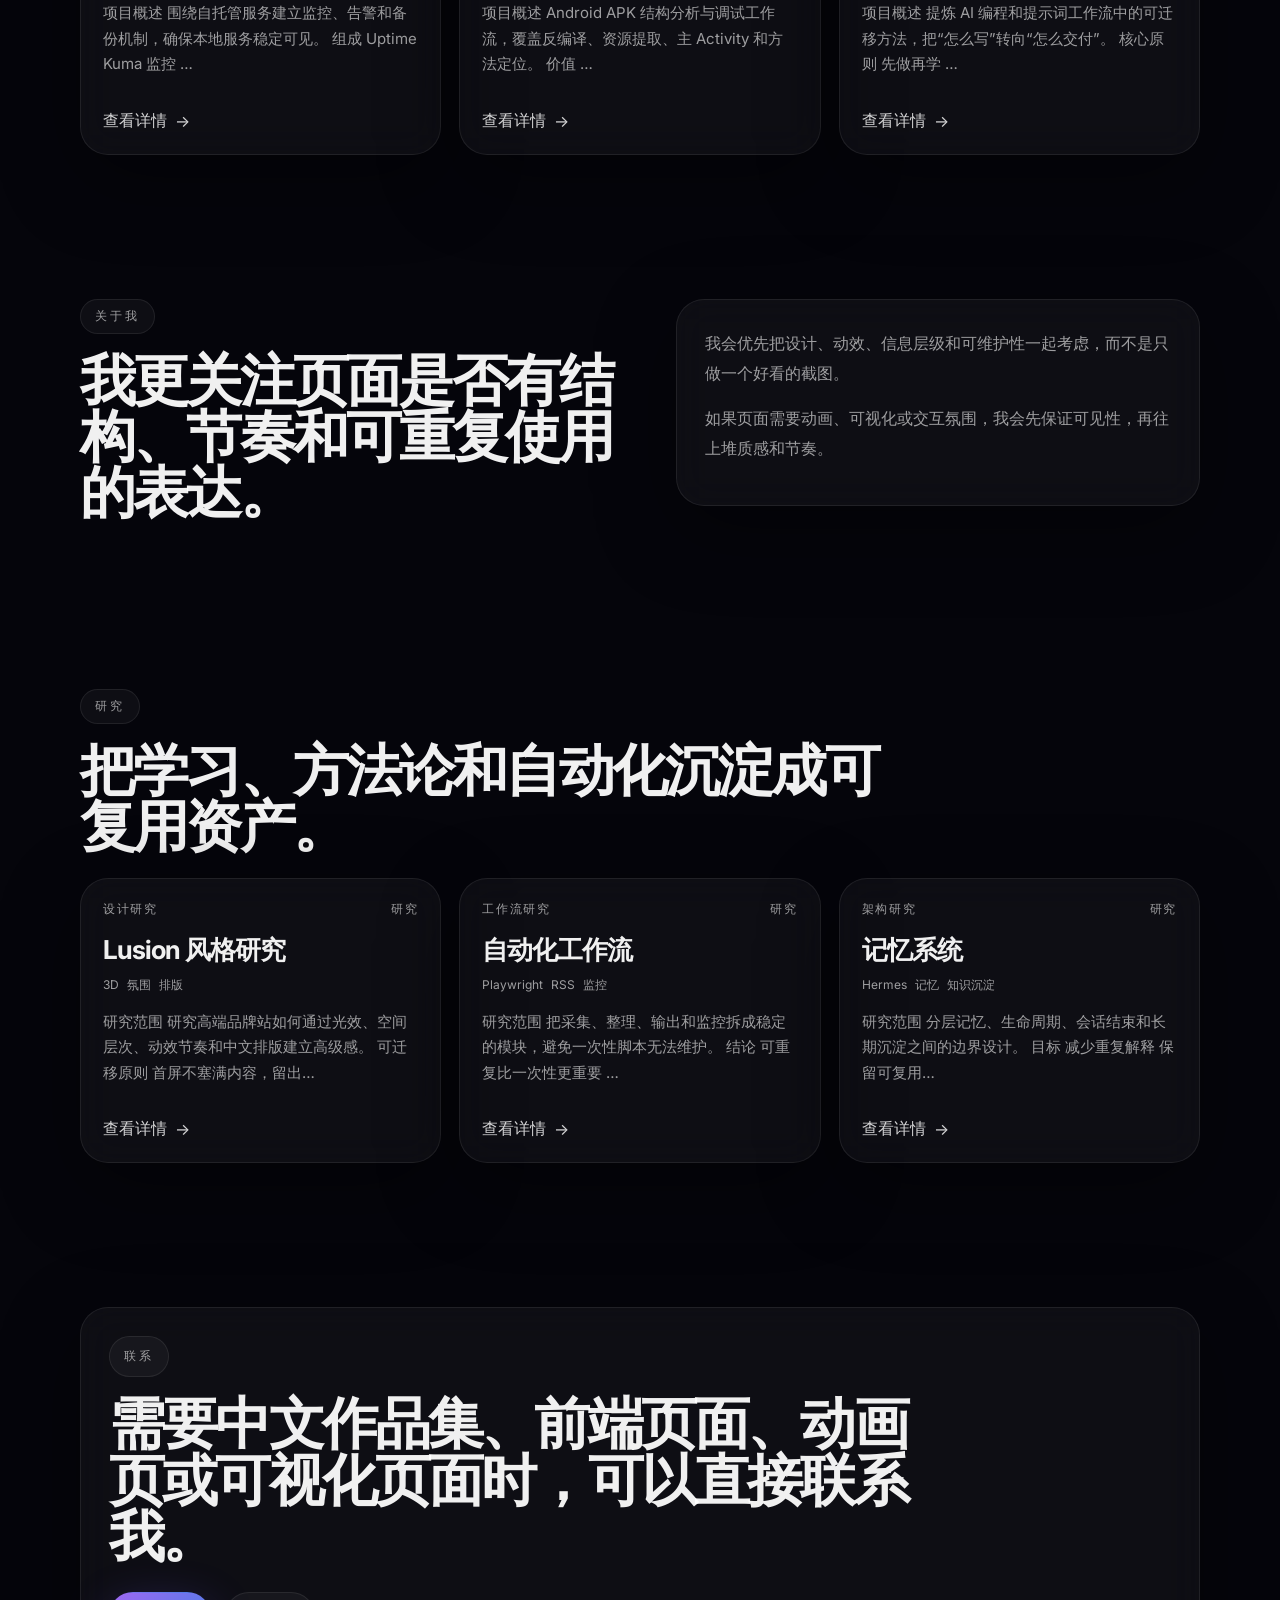
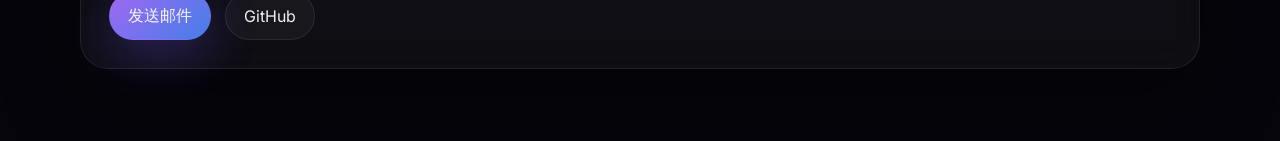
==== commit 75fbb011: "feat: chinese portfolio homepage redesign" ====
--- a/index.html
+++ b/index.html
@@ -3,558 +3,117 @@
 <head>
   <meta charset="UTF-8">
   <meta name="viewport" content="width=device-width, initial-scale=1.0">
-  <title>Hmingbo — 开发者与创造者</title>
+  <title>洪明波 / 作品集</title>
+  <meta name="description" content="洪明波的中文作品集，聚焦前端设计、交互动效、可视化、自动化与知识管理。">
   <link rel="preconnect" href="https://fonts.googleapis.com">
   <link rel="preconnect" href="https://fonts.gstatic.com" crossorigin>
-  <link href="https://fonts.googleapis.com/css2?family=Inter:wght@300;400;500;600;700&family=JetBrains+Mono:wght@400;500;700&display=swap" rel="stylesheet">
+  <link href="https://fonts.googleapis.com/css2?family=Inter:wght@300;400;500;600;700;800&family=JetBrains+Mono:wght@400;500;700&display=swap" rel="stylesheet">
   <link rel="stylesheet" href="style.css">
 </head>
 <body>
-  <!-- 动态粒子背景 (3D 元素) -->
   <canvas id="particles"></canvas>
-
-  <!-- 自定义光标 -->
   <div class="cursor" id="cursor"></div>
   <div class="cursor-dot" id="cursorDot"></div>
 
-  <!-- 加载屏 -->
   <div class="loader" id="loader">
     <div class="loader-content">
-      <p class="loader-text">
-        <span>加载中</span>
-        <span id="loaderPercent">0%</span>
-      </p>
+      <p class="loader-text"><span>正在加载</span><span id="loaderPercent">0%</span></p>
       <div class="loader-percent" id="loaderNum">0</div>
-      <div class="loader-bar">
-        <div class="loader-fill" id="loaderFill"></div>
-      </div>
-      <p class="loader-sub">H.mingbo / 2026</p>
+      <div class="loader-bar"><div class="loader-fill" id="loaderFill"></div></div>
+      <p class="loader-sub">Hongmingbo / 2026</p>
     </div>
   </div>
 
-  <!-- 顶部进度条 -->
   <div class="scroll-progress" id="scrollProgress"></div>
-
-  <!-- 噪点纹理 -->
   <div class="noise"></div>
-
-  <!-- 渐变光晕 -->
   <div class="orb orb-1"></div>
   <div class="orb orb-2"></div>
 
-  <!-- 顶部导航 -->
   <header class="header" id="header">
-    <a href="#hero" class="logo">H<span>.</span>mingbo</a>
+    <a href="/" class="logo" aria-label="洪明波首页">H<span>.</span>Mingbo</a>
     <nav class="top-nav">
-      <a href="#work">项目</a>
+      <a href="#work">作品</a>
       <a href="#about">关于</a>
-      <a href="#contact" class="nav-cta">联系我 →</a>
+      <a href="#contact" class="nav-cta">联系我</a>
     </nav>
   </header>
 
-  <!-- 左下角滚动提示 -->
   <div class="scroll-hint" id="scrollHint">
-    <span>向下滚动</span>
+    <span>向下浏览</span>
     <div class="scroll-hint-line"></div>
   </div>
 
   <main id="app">
-
-    <!-- HERO -->
     <section class="section section-hero" id="hero">
       <div class="hero-content">
-        <p class="hero-tagline">开发者 · 创造者 · 学习者</p>
+        <p class="hero-tagline">前端设计 · 动效 · 可视化 · 自动化</p>
         <h1 class="hero-title">
-          <span class="hero-line">大胆的<span class="accent">想法</span>，</span>
-          <span class="hero-line">付诸<span class="accent">实践</span>。</span>
+          <span class="hero-line">高级感<span class="accent">页面</span>，</span>
+          <span class="hero-line">中文界面<span class="accent">表达</span>。</span>
         </h1>
-        <p class="hero-subtitle">
-          构建能够复利的工具。<br>
-          设计会思考的工作流。<br>
-          沉淀持久可用的知识。
+        <p class="hero-copy">
+          我把前端设计、交互动效、可视化和自动化整合到一套清晰的工作流里，让页面既有质感，也能稳定交付。
         </p>
-        <div class="hero-meta">
-          <span class="hero-meta-item">$ whoami</span>
-          <span class="hero-meta-divider">/</span>
-          <span class="hero-meta-item">Hmingbo</span>
-          <span class="hero-meta-divider">/</span>
-          <span class="hero-meta-item">中国</span>
+        <div class="hero-actions">
+          <a href="#work" class="button button-primary">查看作品</a>
+          <a href="#contact" class="button button-secondary">联系我</a>
+        </div>
+        <div class="hero-stats">
+          <div class="stat-card"><span>专注方向</span><strong>前端 / 3D / 视觉</strong></div>
+          <div class="stat-card"><span>风格偏好</span><strong>高级、克制、非模板感</strong></div>
+          <div class="stat-card"><span>交付方式</span><strong>静态站 / 动效页 / 工具页</strong></div>
         </div>
       </div>
     </section>
 
-    <!-- MANIFESTO (关于) -->
-    <section class="section section-manifesto" id="about">
-      <div class="manifesto-content">
-        <h2 class="manifesto-eyebrow reveal">// 关于</h2>
-        <p class="manifesto-line reveal reveal-delay-1">
-          结合<strong>知识管理</strong>、<strong>AI 自动化</strong>
-          与<strong>自托管基础设施</strong>，
-          构建视觉独特、技术精湛的数字工作流。
-        </p>
-        <p class="manifesto-line reveal reveal-delay-2">
-          从内容采集到知识沉淀，
-          <br>每一个工具都致力于<strong>复利</strong>生长。
-        </p>
-        <p class="manifesto-line reveal reveal-delay-3">
-          研究方向覆盖 <strong>Vibe Coding</strong> 方法论、<strong>Cloudflare Workers</strong> 云架构、<strong>LLM Agent 记忆系统</strong>，
-          <br>以及 <strong>SEO/GEO</strong> 内容优化。
-        </p>
-        <div class="manifesto-tags reveal reveal-delay-4">
-          <span>Obsidian</span>
-          <span>Python</span>
-          <span>AI 自动化</span>
-          <span>自托管</span>
-          <span>Docker</span>
-          <span>Cloudflare</span>
-          <span>Workers</span>
-          <span>Vibe Coding</span>
+    <section class="section section-grid" id="work">
+      <div class="section-heading">
+        <p class="section-kicker">精选作品</p>
+        <h2>不是堆功能，而是把能力做成可理解的系统。</h2>
+      </div>
+      <div class="project-grid" id="projectGrid"></div>
+    </section>
+
+    <section class="section section-about" id="about">
+      <div class="about-layout">
+        <div>
+          <p class="section-kicker">关于我</p>
+          <h2>我更关注页面是否有结构、节奏和可重复使用的表达。</h2>
+        </div>
+        <div class="about-copy">
+          <p>我会优先把设计、动效、信息层级和可维护性一起考虑，而不是只做一个好看的截图。</p>
+          <p>如果页面需要动画、可视化或交互氛围，我会先保证可见性，再往上堆质感和节奏。</p>
         </div>
       </div>
     </section>
 
-    <!-- FEATURED WORK -->
-    <section class="section section-work" id="work">
-      <div class="work-header">
-        <h2 class="work-title reveal">精选项目</h2>
-        <p class="work-subtitle reveal reveal-delay-1">
-          为知识工作者、自动化爱好者与自托管践行者打造的工具与项目。
-        </p>
+    <section class="section section-grid" id="research">
+      <div class="section-heading">
+        <p class="section-kicker">研究</p>
+        <h2>把学习、方法论和自动化沉淀成可复用资产。</h2>
       </div>
+      <div class="research-grid" id="researchGrid"></div>
+    </section>
 
-      <div class="projects-grid">
-        <article class="project-card reveal reveal-delay-1" onclick="openProject('obsidian-vault')">
-          <div class="project-icon-3d">
-            <svg viewBox="0 0 64 64" xmlns="http://www.w3.org/2000/svg">
-              <defs>
-                <linearGradient id="g1a" x1="0" y1="0" x2="1" y2="1">
-                  <stop offset="0" stop-color="#a5b4fc"/><stop offset="1" stop-color="#6366f1"/>
-                </linearGradient>
-                <linearGradient id="g1b" x1="0" y1="0" x2="1" y2="1">
-                  <stop offset="0" stop-color="#818cf8"/><stop offset="1" stop-color="#4f46e5"/>
-                </linearGradient>
-                <linearGradient id="g1c" x1="0" y1="0" x2="1" y2="1">
-                  <stop offset="0" stop-color="#6366f1"/><stop offset="1" stop-color="#3730a3"/>
-                </linearGradient>
-                <filter id="s1"><feDropShadow dx="0" dy="2" stdDeviation="2" flood-opacity="0.3"/></filter>
-              </defs>
-              <g filter="url(#s1)">
-                <path d="M16 20 L32 12 L48 20 L48 44 L32 52 L16 44 Z" fill="url(#g1b)"/>
-                <path d="M16 20 L32 28 L48 20 L32 12 Z" fill="url(#g1a)"/>
-                <path d="M16 20 L32 28 L32 52 L16 44 Z" fill="url(#g1c)"/>
-              </g>
-            </svg>
-          </div>
-          <div class="project-tags-top">
-            <span>obsidian</span><span>python</span><span>ai</span>
-          </div>
-          <h3 class="project-title">obsidian-vault</h3>
-          <p class="project-desc">Obsidian + Hermes Agent 个人知识库，实现从内容采集到知识沉淀的全链路自动化。</p>
-          <div class="project-view">查看详情 <span class="arrow">→</span></div>
-        </article>
-
-        <article class="project-card reveal reveal-delay-2" onclick="openProject('we-mp-rss')">
-          <div class="project-icon-3d">
-            <svg viewBox="0 0 64 64" xmlns="http://www.w3.org/2000/svg">
-              <defs>
-                <linearGradient id="g2a" x1="0" y1="0" x2="1" y2="1">
-                  <stop offset="0" stop-color="#fde68a"/><stop offset="1" stop-color="#f59e0b"/>
-                </linearGradient>
-                <radialGradient id="g2b" cx="0.5" cy="0.5" r="0.5">
-                  <stop offset="0" stop-color="#fbbf24" stop-opacity="0.4"/>
-                  <stop offset="1" stop-color="#f59e0b" stop-opacity="0"/>
-                </radialGradient>
-                <filter id="s2"><feDropShadow dx="0" dy="2" stdDeviation="2" flood-opacity="0.3"/></filter>
-              </defs>
-              <g filter="url(#s2)">
-                <circle cx="32" cy="32" r="6" fill="url(#g2a)"/>
-                <path d="M22 32 A10 10 0 0 1 42 32" stroke="url(#g2a)" stroke-width="2.5" fill="none" stroke-linecap="round"/>
-                <path d="M14 32 A18 18 0 0 1 50 32" stroke="url(#g2a)" stroke-width="2.5" fill="none" stroke-linecap="round" opacity="0.7"/>
-                <path d="M6 32 A26 26 0 0 1 58 32" stroke="url(#g2a)" stroke-width="2.5" fill="none" stroke-linecap="round" opacity="0.4"/>
-              </g>
-            </svg>
-          </div>
-          <div class="project-tags-top">
-            <span>playwright</span><span>python</span><span>rss</span>
-          </div>
-          <h3 class="project-title">we-mp-rss</h3>
-          <p class="project-desc">微信公众号/视频号 RSS 订阅工具，基于 Playwright 实现内容自动提取。</p>
-          <div class="project-view">查看详情 <span class="arrow">→</span></div>
-        </article>
-
-        <article class="project-card reveal reveal-delay-3" onclick="openProject('monitoring')">
-          <div class="project-icon-3d">
-            <svg viewBox="0 0 64 64" xmlns="http://www.w3.org/2000/svg">
-              <defs>
-                <linearGradient id="g3a" x1="0" y1="0" x2="0" y2="1">
-                  <stop offset="0" stop-color="#6ee7b7"/><stop offset="1" stop-color="#059669"/>
-                </linearGradient>
-                <linearGradient id="g3b" x1="0" y1="0" x2="0" y2="1">
-                  <stop offset="0" stop-color="#34d399"/><stop offset="1" stop-color="#047857"/>
-                </linearGradient>
-                <linearGradient id="g3c" x1="0" y1="0" x2="0" y2="1">
-                  <stop offset="0" stop-color="#10b981"/><stop offset="1" stop-color="#065f46"/>
-                </linearGradient>
-                <filter id="s3"><feDropShadow dx="0" dy="2" stdDeviation="2" flood-opacity="0.3"/></filter>
-              </defs>
-              <g filter="url(#s3)">
-                <rect x="12" y="32" width="8" height="20" rx="2" fill="url(#g3c)"/>
-                <rect x="28" y="22" width="8" height="30" rx="2" fill="url(#g3b)"/>
-                <rect x="44" y="14" width="8" height="38" rx="2" fill="url(#g3a)"/>
-                <line x1="8" y1="54" x2="56" y2="54" stroke="var(--text-muted)" stroke-width="1.5" opacity="0.4"/>
-              </g>
-            </svg>
-          </div>
-          <div class="project-tags-top">
-            <span>docker</span><span>监控</span><span>自托管</span>
-          </div>
-          <h3 class="project-title">监控系统</h3>
-          <p class="project-desc">Uptime Kuma + Healthchecks + Netdata 自托管监控三件套，Docker Compose 一键部署。</p>
-          <div class="project-view">查看详情 <span class="arrow">→</span></div>
-        </article>
-
-        <article class="project-card reveal reveal-delay-4" onclick="openProject('cloudflared')">
-          <div class="project-icon-3d">
-            <svg viewBox="0 0 64 64" xmlns="http://www.w3.org/2000/svg">
-              <defs>
-                <linearGradient id="g4a" x1="0" y1="0" x2="1" y2="1">
-                  <stop offset="0" stop-color="#c4b5fd"/><stop offset="1" stop-color="#7c3aed"/>
-                </linearGradient>
-                <linearGradient id="g4b" x1="0" y1="0" x2="1" y2="1">
-                  <stop offset="0" stop-color="#a78bfa"/><stop offset="1" stop-color="#5b21b6"/>
-                </linearGradient>
-                <filter id="s4"><feDropShadow dx="0" dy="2" stdDeviation="2" flood-opacity="0.3"/></filter>
-              </defs>
-              <g filter="url(#s4)">
-                <path d="M18 38 Q12 38 12 32 Q12 26 18 26 Q18 18 26 18 Q34 18 36 24 Q42 24 42 30 Q48 30 48 36 Q48 42 42 42 L20 42 Q18 42 18 38 Z" fill="url(#g4a)"/>
-                <path d="M28 42 L28 50 M28 50 L24 46 M28 50 L32 46" stroke="url(#g4b)" stroke-width="2.5" stroke-linecap="round" stroke-linejoin="round" fill="none"/>
-                <circle cx="28" cy="52" r="2" fill="url(#g4b)"/>
-              </g>
-            </svg>
-          </div>
-          <div class="project-tags-top">
-            <span>cloudflare</span><span>docker</span><span>网络</span>
-          </div>
-          <h3 class="project-title">Cloudflare Tunnel</h3>
-          <p class="project-desc">WARP + DoH + HTTP/2 兼容方案，实现 Docker 容器安全暴露到公网。</p>
-          <div class="project-view">查看详情 <span class="arrow">→</span></div>
-        </article>
-
-        <article class="project-card reveal reveal-delay-1" onclick="openProject('memory-system')">
-          <div class="project-icon-3d">
-            <svg viewBox="0 0 64 64" xmlns="http://www.w3.org/2000/svg">
-              <defs>
-                <radialGradient id="g5a" cx="0.35" cy="0.35" r="0.7">
-                  <stop offset="0" stop-color="#f0abfc"/><stop offset="0.5" stop-color="#c084fc"/><stop offset="1" stop-color="#7e22ce"/>
-                </radialGradient>
-                <radialGradient id="g5b" cx="0.5" cy="0.5" r="0.5">
-                  <stop offset="0" stop-color="#e879f9" stop-opacity="0.5"/>
-                  <stop offset="1" stop-color="#a21caf" stop-opacity="0"/>
-                </radialGradient>
-                <filter id="s5"><feDropShadow dx="0" dy="3" stdDeviation="3" flood-opacity="0.4"/></filter>
-              </defs>
-              <g filter="url(#s5)">
-                <circle cx="32" cy="32" r="18" fill="url(#g5b)"/>
-                <path d="M32 14 Q20 14 20 26 Q20 34 26 38 L26 48 L30 48 L30 44 L34 44 L34 48 L38 48 L38 38 Q44 34 44 26 Q44 14 32 14 Z" fill="url(#g5a)"/>
-                <circle cx="26" cy="24" r="2" fill="#fff" opacity="0.6"/>
-                <circle cx="32" cy="22" r="2" fill="#fff" opacity="0.6"/>
-                <circle cx="38" cy="24" r="2" fill="#fff" opacity="0.6"/>
-                <path d="M24 32 Q32 36 40 32" stroke="#fff" stroke-width="1.5" fill="none" opacity="0.4" stroke-linecap="round"/>
-              </g>
-            </svg>
-          </div>
-          <div class="project-tags-top">
-            <span>ai</span><span>架构</span><span>设计</span>
-          </div>
-          <h3 class="project-title">记忆系统</h3>
-          <p class="project-desc">分层提炼、震动阈值、双轨记忆——构建有效的长期记忆体系与 Agent 记忆管理。</p>
-          <div class="project-view">查看详情 <span class="arrow">→</span></div>
-        </article>
-
-        <article class="project-card reveal reveal-delay-2" onclick="openProject('portfolio')">
-          <div class="project-icon-3d">
-            <svg viewBox="0 0 64 64" xmlns="http://www.w3.org/2000/svg">
-              <defs>
-                <linearGradient id="g6a" x1="0" y1="0" x2="1" y2="1">
-                  <stop offset="0" stop-color="#67e8f9"/><stop offset="1" stop-color="#0891b2"/>
-                </linearGradient>
-                <linearGradient id="g6b" x1="0" y1="0" x2="1" y2="1">
-                  <stop offset="0" stop-color="#22d3ee"/><stop offset="1" stop-color="#0e7490"/>
-                </linearGradient>
-                <radialGradient id="g6c" cx="0.5" cy="0.5" r="0.5">
-                  <stop offset="0" stop-color="#22d3ee" stop-opacity="0.3"/>
-                  <stop offset="1" stop-color="#0e7490" stop-opacity="0"/>
-                </radialGradient>
-                <filter id="s6"><feDropShadow dx="0" dy="2" stdDeviation="2" flood-opacity="0.3"/></filter>
-              </defs>
-              <g filter="url(#s6)">
-                <circle cx="32" cy="32" r="22" fill="url(#g6c)"/>
-                <path d="M32 10 L36 22 L48 18 L42 30 L54 34 L42 38 L48 50 L36 46 L32 58 L28 46 L16 50 L22 38 L10 34 L22 30 L16 18 L28 22 Z" fill="url(#g6a)"/>
-                <path d="M32 18 L34 26 L42 24 L38 30 L46 32 L38 34 L42 42 L34 40 L32 48 L30 40 L22 42 L26 34 L18 32 L26 30 L22 24 L30 26 Z" fill="url(#g6b)"/>
-              </g>
-            </svg>
-          </div>
-          <div class="project-tags-top">
-            <span>html</span><span>css</span><span>js</span>
-          </div>
-          <h3 class="project-title">本作品集</h3>
-          <p class="project-desc">极简技术感设计的个人作品集，参考 Lusion.co 设计语言，托管于 GitHub Pages。</p>
-          <div class="project-view">查看详情 <span class="arrow">→</span></div>
-                  </article>
-
-                  <article class="project-card reveal reveal-delay-3" onclick="openProject('cloud-mail')">
-                    <div class="project-icon-3d">
-                      <svg viewBox="0 0 64 64" xmlns="http://www.w3.org/2000/svg">
-                        <defs>
-                          <linearGradient id="g7a" x1="0" y1="0" x2="1" y2="1">
-                            <stop offset="0" stop-color="#fb923c"/><stop offset="1" stop-color="#ea580c"/>
-                          </linearGradient>
-                          <linearGradient id="g7b" x1="0" y1="0" x2="0" y2="1">
-                            <stop offset="0" stop-color="#f97316"/><stop offset="1" stop-color="#c2410c"/>
-                          </linearGradient>
-                          <radialGradient id="g7c" cx="0.5" cy="0.5" r="0.5">
-                            <stop offset="0" stop-color="#fdba74" stop-opacity="0.3"/>
-                            <stop offset="1" stop-color="#ea580c" stop-opacity="0"/>
-                          </radialGradient>
-                          <filter id="s7"><feDropShadow dx="0" dy="2" stdDeviation="2" flood-opacity="0.3"/></filter>
-                        </defs>
-                        <g filter="url(#s7)">
-                          <circle cx="32" cy="32" r="22" fill="url(#g7c)"/>
-                          <path d="M32 8 Q24 8 24 14 Q18 14 16 20 Q12 22 12 28 Q12 36 18 40 L18 48 Q18 52 22 52 L42 52 Q46 52 46 48 L46 40 Q52 36 52 28 Q52 22 48 20 Q46 14 40 14 Q40 8 32 8 Z" fill="url(#g7a)"/>
-                          <path d="M14 28 L30 38 Q32 40 34 38 L50 28" stroke="#fff" stroke-width="2" fill="none" stroke-linecap="round" stroke-linejoin="round" opacity="0.4"/>
-                          <circle cx="30" cy="44" r="3" fill="url(#g7b)"/>
-                          <path d="M27 44 L30 47 L36 41" stroke="#fff" stroke-width="1.5" fill="none" stroke-linecap="round" stroke-linejoin="round" opacity="0.7"/>
-                        </g>
-                      </svg>
-                    </div>
-                    <div class="project-tags-top">
-                      <span>cloudflare</span><span>workers</span><span>邮箱</span>
-                    </div>
-                    <h3 class="project-title">Cloud Mail</h3>
-                    <p class="project-desc">零成本域名邮箱系统，基于 Cloudflare Workers + D1 + KV + Resend 构建，支持 D1 替代 KV 做认证存储。</p>
-                    <div class="project-view">查看详情 <span class="arrow">→</span></div>
-                  </article>
-
-                  <article class="project-card reveal reveal-delay-1" onclick="openProject('helloagent')">
-                    <div class="project-icon-3d">
-                      <svg viewBox="0 0 64 64" xmlns="http://www.w3.org/2000/svg">
-                        <defs>
-                          <linearGradient id="g8a" x1="0" y1="0" x2="1" y2="1">
-                            <stop offset="0" stop-color="#86efac"/><stop offset="1" stop-color="#16a34a"/>
-                          </linearGradient>
-                          <linearGradient id="g8b" x1="0" y1="0" x2="1" y2="1">
-                            <stop offset="0" stop-color="#4ade80"/><stop offset="1" stop-color="#15803d"/>
-                          </linearGradient>
-                          <radialGradient id="g8c" cx="0.5" cy="0.5" r="0.5">
-                            <stop offset="0" stop-color="#86efac" stop-opacity="0.3"/>
-                            <stop offset="1" stop-color="#16a34a" stop-opacity="0"/>
-                          </radialGradient>
-                          <filter id="s8"><feDropShadow dx="0" dy="2" stdDeviation="2" flood-opacity="0.3"/></filter>
-                        </defs>
-                        <g filter="url(#s8)">
-                          <circle cx="32" cy="32" r="22" fill="url(#g8c)"/>
-                          <rect x="18" y="12" width="28" height="40" rx="4" fill="url(#g8a)"/>
-                          <rect x="22" y="18" width="20" height="14" rx="1" fill="url(#g8b)"/>
-                          <rect x="22" y="36" width="14" height="2" rx="1" fill="#fff" opacity="0.4"/>
-                          <rect x="22" y="40" width="18" height="2" rx="1" fill="#fff" opacity="0.4"/>
-                          <rect x="22" y="44" width="10" height="2" rx="1" fill="#fff" opacity="0.4"/>
-                          <circle cx="32" cy="50" r="1.5" fill="#fff" opacity="0.6"/>
-                        </g>
-                      </svg>
-                    </div>
-                    <div class="project-tags-top">
-                      <span>android</span><span>jadx</span><span>逆向</span>
-                    </div>
-                    <h3 class="project-title">HelloAgent</h3>
-                    <p class="project-desc">Android APK 逆向分析实战：jadx-mcp 工具链自动扫描包树/反编译源码/分析 Manifest/提取 strings.xml。</p>
-                    <div class="project-view">查看详情 <span class="arrow">→</span></div>
-                  </article>
-
-                  <article class="project-card reveal reveal-delay-2" onclick="openProject('vibe-coding')">
-                    <div class="project-icon-3d">
-                      <svg viewBox="0 0 64 64" xmlns="http://www.w3.org/2000/svg">
-                        <defs>
-                          <linearGradient id="g9a" x1="0" y1="0" x2="1" y2="1">
-                            <stop offset="0" stop-color="#f472b6"/><stop offset="1" stop-color="#be185d"/>
-                          </linearGradient>
-                          <linearGradient id="g9b" x1="0" y1="0" x2="1" y2="1">
-                            <stop offset="0" stop-color="#ec4899"/><stop offset="1" stop-color="#9d174d"/>
-                          </linearGradient>
-                          <radialGradient id="g9c" cx="0.5" cy="0.5" r="0.5">
-                            <stop offset="0" stop-color="#f9a8d4" stop-opacity="0.3"/>
-                            <stop offset="1" stop-color="#be185d" stop-opacity="0"/>
-                          </radialGradient>
-                          <filter id="s9"><feDropShadow dx="0" dy="2" stdDeviation="2" flood-opacity="0.3"/></filter>
-                        </defs>
-                        <g filter="url(#s9)">
-                          <circle cx="32" cy="32" r="22" fill="url(#g9c)"/>
-                          <path d="M22 28 Q22 20 30 20 L34 20 Q42 20 42 28" stroke="url(#g9a)" stroke-width="2.5" fill="none" stroke-linecap="round"/>
-                          <path d="M22 32 L22 42 Q22 48 28 48 L36 48 Q42 48 42 42 L42 32" stroke="url(#g9a)" stroke-width="2.5" fill="none" stroke-linecap="round"/>
-                          <circle cx="32" cy="34" r="3" fill="url(#g9b)"/>
-                          <circle cx="27" cy="28" r="1.5" fill="#fff" opacity="0.6"/>
-                          <circle cx="37" cy="28" r="1.5" fill="#fff" opacity="0.6"/>
-                          <path d="M28 40 Q32 38 36 40" stroke="#fff" stroke-width="1.5" fill="none" opacity="0.4" stroke-linecap="round"/>
-                        </g>
-                      </svg>
-                    </div>
-                    <div class="project-tags-top">
-                      <span>ai</span><span>方法论</span><span>fable 5</span>
-                    </div>
-                    <h3 class="project-title">Vibe Coding</h3>
-                    <p class="project-desc">AI 编程方法论研究：38 条可迁移原则 + Claude Fable 5 复现 + Effort 参数 + 提示词即行为操作系统。</p>
-                    <div class="project-view">查看详情 <span class="arrow">→</span></div>
-                  </article>
-                </div>
-
-      <!-- 数字统计 -->
-      <div class="stats-grid reveal">
-        <div class="stat-item">
-          <div class="stat-num"><span class="counter" data-target="9">0</span>+</div>
-          <div class="stat-label">项目</div>
-        </div>
-        <div class="stat-item">
-          <div class="stat-num"><span class="counter" data-target="5">0</span>+</div>
-          <div class="stat-label">文章</div>
-        </div>
-        <div class="stat-item">
-          <div class="stat-num"><span class="counter" data-target="18">0</span>+</div>
-          <div class="stat-label">技术栈</div>
-        </div>
-        <div class="stat-item">
-          <div class="stat-num"><span class="counter" data-target="5">0</span>+</div>
-          <div class="stat-label">服务</div>
+    <section class="section section-contact" id="contact">
+      <div class="contact-panel">
+        <p class="section-kicker">联系</p>
+        <h2>需要中文作品集、前端页面、动画页或可视化页面时，可以直接联系我。</h2>
+        <div class="contact-actions">
+          <a class="button button-primary" href="mailto:hmingbo@example.com">发送邮件</a>
+          <a class="button button-secondary" href="https://github.com/Hongmingbo" target="_blank" rel="noreferrer">GitHub</a>
         </div>
       </div>
     </section>
-
-    <!-- TECH STACK MARQUEE -->
-    <section class="section section-marquee">
-      <div class="marquee-block">
-        <p class="marquee-eyebrow reveal">技术栈</p>
-        <p class="marquee-subtitle reveal reveal-delay-1">日常使用的工具与平台</p>
-      </div>
-      <div class="marquee">
-        <div class="marquee-track">
-          <span class="marquee-item">Python<span class="dot"></span></span>
-          <span class="marquee-item">JavaScript<span class="dot"></span></span>
-          <span class="marquee-item">TypeScript<span class="dot"></span></span>
-          <span class="marquee-item">Obsidian<span class="dot"></span></span>
-          <span class="marquee-item">Docker<span class="dot"></span></span>
-          <span class="marquee-item">Cloudflare<span class="dot"></span></span>
-          <span class="marquee-item">Workers<span class="dot"></span></span>
-          <span class="marquee-item">D1<span class="dot"></span></span>
-          <span class="marquee-item">Playwright<span class="dot"></span></span>
-          <span class="marquee-item">Linux<span class="dot"></span></span>
-          <span class="marquee-item">Git<span class="dot"></span></span>
-          <span class="marquee-item">VS Code<span class="dot"></span></span>
-          <span class="marquee-item">jadx<span class="dot"></span></span>
-          <span class="marquee-item">apktool<span class="dot"></span></span>
-          <span class="marquee-item">Hermes<span class="dot"></span></span>
-          <span class="marquee-item">Claude<span class="dot"></span></span>
-          <!-- 副本 -->
-          <span class="marquee-item">Python<span class="dot"></span></span>
-          <span class="marquee-item">JavaScript<span class="dot"></span></span>
-          <span class="marquee-item">TypeScript<span class="dot"></span></span>
-          <span class="marquee-item">Obsidian<span class="dot"></span></span>
-          <span class="marquee-item">Docker<span class="dot"></span></span>
-          <span class="marquee-item">Cloudflare<span class="dot"></span></span>
-          <span class="marquee-item">Workers<span class="dot"></span></span>
-          <span class="marquee-item">D1<span class="dot"></span></span>
-          <span class="marquee-item">Playwright<span class="dot"></span></span>
-          <span class="marquee-item">Linux<span class="dot"></span></span>
-          <span class="marquee-item">Git<span class="dot"></span></span>
-          <span class="marquee-item">VS Code<span class="dot"></span></span>
-          <span class="marquee-item">jadx<span class="dot"></span></span>
-          <span class="marquee-item">apktool<span class="dot"></span></span>
-          <span class="marquee-item">Hermes<span class="dot"></span></span>
-          <span class="marquee-item">Claude<span class="dot"></span></span>
-        </div>
-      </div>
-    </section>
-
-    <!-- RESEARCH / ARTICLES -->
-    <section class="section section-research">
-      <div class="section-header reveal">
-        <span class="section-id">05</span>
-        <h2>// Research & Notes</h2>
-      </div>
-      <p class="section-desc reveal reveal-delay-1">
-        从 AI 编程、Cloudflare 架构、APK 逆向到 SEO/GEO 优化的方法论沉淀。
-      </p>
-      <div class="research-list">
-        <article class="research-item reveal reveal-delay-1" onclick="openResearch('vibe-coding')">
-          <span class="research-num">01</span>
-          <div class="research-content">
-            <h3>Vibe Coding 可迁移方法论（38 条）</h3>
-            <p>从 14 个教程文件提炼：意图驱动编程 · 先做再学 · 小步快跑 · GEO 优化 · 自媒体运营</p>
-          </div>
-          <span class="research-arrow">→</span>
-        </article>
-        <article class="research-item reveal reveal-delay-2" onclick="openResearch('hermes-v017')">
-          <span class="research-num">02</span>
-          <div class="research-content">
-            <h3>Hermes v0.17.0 四方解读</h3>
-            <p>Reach 升级：iMessage Photon · 后台 Subagent · Automation Blueprints · Memory 原子操作 · Skills Hub</p>
-          </div>
-          <span class="research-arrow">→</span>
-        </article>
-        <article class="research-item reveal reveal-delay-3" onclick="openResearch('fable5')">
-          <span class="research-num">03</span>
-          <div class="research-content">
-            <h3>Claude Fable 5 复现与本地部署</h3>
-            <p>Opus 4.8 + 一份提示词复现 Fable 5 90% 效果 · Gemma 4 12B Coder · Effort 参数 · 提示词即行为操作系统</p>
-          </div>
-          <span class="research-arrow">→</span>
-        </article>
-        <article class="research-item reveal reveal-delay-4" onclick="openResearch('taste-skill')">
-          <span class="research-num">04</span>
-          <div class="research-content">
-            <h3>前端 Taste Skill 轻量化</h3>
-            <p>三方向设计逻辑 · 三个设计刻度 · Anti-slop 禁令 · 交付检查清单 · 适配静态站与教育站</p>
-          </div>
-          <span class="research-arrow">→</span>
-        </article>
-      </div>
-    </section>
-
-    <!-- CTA SECTION -->
-    <section class="section section-cta" id="contact">
-      <div class="cta-content reveal">
-        <h2 class="cta-title">
-          下一个项目 <br>
-          准备好<span class="accent">放飞</span>了吗？
-        </h2>
-        <p class="cta-desc">
-          踏入新世界，让想象力自由驰骋。
-        </p>
-        <a href="mailto:hongmingbo2011@qq.com" class="cta-btn magnetic">
-          一起合作 →
-        </a>
-        <div class="cta-social">
-          <a href="https://github.com/Hongmingbo" target="_blank" rel="noopener">GitHub</a>
-          <span class="cta-divider">·</span>
-          <a href="mailto:hongmingbo2011@qq.com">邮箱</a>
-          <span class="cta-divider">·</span>
-          <a href="#hero">回到顶部 ↑</a>
-        </div>
-      </div>
-    </section>
-
   </main>
 
-  <!-- 项目详情弹窗 -->
-  <div class="modal-overlay" id="projectModal">
-    <div class="modal" id="modalContent"></div>
+  <div class="project-modal" id="projectModal" aria-hidden="true">
+    <div class="project-modal-content">
+      <button class="modal-close" id="closeProject" aria-label="关闭">×</button>
+      <div id="projectModalBody"></div>
+    </div>
   </div>
 
-  <!-- 页脚 -->
-    <footer class="footer">
-      <div class="footer-content">
-        <p class="footer-text">© 2026 Hmingbo. 以 Lusion.co 美学为灵感。</p>
-        <p class="footer-meta">构建 · 复利 · 沉淀 · <a href="mailto:hongmingbo2011@qq.com" style="color:var(--text-muted);text-decoration:none;">hongmingbo2011@qq.com</a></p>
-      </div>
-    </footer>
-
-  <script src="app.js"></script>
+  <script src="app.js" defer></script>
 </body>
 </html>
--- a/style.css
+++ b/style.css
@@ -1,1281 +1,517 @@
 /* ============================================
-   DESIGN TOKENS
+   基础
    ============================================ */
 :root {
-  /* 颜色 - Lusion.co 风格暗色沉浸 */
-  --bg: #0a0a0b;
-  --bg-card: #141416;
-  --bg-elevated: #1c1c1f;
-  --border: rgba(255, 255, 255, 0.08);
-  --border-active: rgba(255, 255, 255, 0.16);
-
-  --text-primary: #fafafa;
-  --text-secondary: #a1a1aa;
-  --text-muted: #71717a;
-
-  --accent: #818cf8;
-  --accent-2: #c084fc;
-  --accent-glow: rgba(129, 140, 248, 0.4);
-  --accent-dim: rgba(129, 140, 248, 0.08);
-
-  --green: #34d399;
-  --yellow: #fbbf24;
-
-  /* 字体 - 无衬线 */
-  --font-sans: 'Inter', 'PingFang SC', 'Noto Sans SC', 'Microsoft YaHei', -apple-system, sans-serif;
-  --font-mono: 'JetBrains Mono', 'SF Mono', 'Fira Code', monospace;
-
-  /* 间距 */
-  --max-width: 1400px;
-  --header-height: 72px;
-  --section-pad: 120px;
-}
-
-* { margin: 0; padding: 0; box-sizing: border-box; }
-
-html {
-  scroll-behavior: smooth;
+  --bg: #05050b;
+  --panel: rgba(255, 255, 255, 0.06);
+  --panel-strong: rgba(255, 255, 255, 0.1);
+  --text: rgba(255, 255, 255, 0.94);
+  --muted: rgba(255, 255, 255, 0.6);
+  --subtle: rgba(255, 255, 255, 0.34);
+  --line: rgba(255, 255, 255, 0.08);
+  --accent: #a86cff;
+  --accent-2: #4b8bff;
+  --accent-3: #ff4ea0;
+  --shadow: 0 24px 80px rgba(0, 0, 0, 0.4);
+}
+
+* { box-sizing: border-box; }
+html { scroll-behavior: smooth; }
+body {
+  margin: 0;
+  background: var(--bg);
+  color: var(--text);
+  font-family: Inter, system-ui, -apple-system, BlinkMacSystemFont, "Segoe UI", sans-serif;
+  overflow-x: hidden;
   -webkit-font-smoothing: antialiased;
   -moz-osx-font-smoothing: grayscale;
 }
-
-body {
-  font-family: var(--font-sans);
-  background: var(--bg);
-  color: var(--text-primary);
-  line-height: 1.6;
-  min-height: 100vh;
-  overflow-x: hidden;
-  cursor: none;
-  font-feature-settings: "cv11", "ss01";
-}
+a { color: inherit; text-decoration: none; }
+button { font: inherit; }
 
 /* ============================================
-   3D 粒子背景 (Canvas)
+   背景与光效
    ============================================ */
 #particles {
   position: fixed;
   inset: 0;
+  width: 100%;
+  height: 100%;
   z-index: 0;
   pointer-events: none;
-  opacity: 0.6;
-}
-
-/* ============================================
-   自定义光标 (柔和)
-   ============================================ */
-.cursor {
-  position: fixed;
-  width: 18px;
-  height: 18px;
-  border: 1.5px solid rgba(129, 140, 248, 0.4);
-  border-radius: 50%;
+}
+.noise,
+.orb,
+.scroll-progress,
+.cursor,
+.cursor-dot,
+.scroll-hint,
+.loader {
   pointer-events: none;
-  z-index: 99999;
-  transition: width 0.35s cubic-bezier(0.16, 1, 0.3, 1),
-              height 0.35s cubic-bezier(0.16, 1, 0.3, 1),
-              border-color 0.35s ease,
-              background 0.35s ease;
-  mix-blend-mode: difference;
-  transform: translate(-50%, -50%);
-  opacity: 0.4;
-}
-
-.cursor.hover {
-  width: 44px;
-  height: 44px;
-  border-color: rgba(52, 211, 153, 0.6);
-  background: rgba(129, 140, 248, 0.06);
-  opacity: 0.7;
-}
-
-.cursor-dot {
-  position: fixed;
-  width: 4px;
-  height: 4px;
-  background: rgba(129, 140, 248, 0.35);
-  border-radius: 50%;
-  pointer-events: none;
-  z-index: 99999;
-  transform: translate(-50%, -50%);
-}
-
-/* ============================================
-   加载屏
-   ============================================ */
-.loader {
+}
+.noise {
   position: fixed;
   inset: 0;
-  z-index: 9999;
-  background: var(--bg);
-  display: flex;
-  align-items: center;
-  justify-content: center;
-  transition: opacity 0.8s cubic-bezier(0.16, 1, 0.3, 1),
-              visibility 0.8s ease;
-}
-
-.loader.hidden {
-  opacity: 0;
-  visibility: hidden;
-  pointer-events: none;
-}
-
-.loader-content {
-  text-align: center;
-  max-width: 480px;
-  padding: 0 24px;
-}
-
-.loader-text {
-  font-family: var(--font-mono);
-  font-size: 12px;
-  color: var(--text-muted);
-  letter-spacing: 0.2em;
-  text-transform: uppercase;
-  margin-bottom: 24px;
-  display: flex;
-  justify-content: space-between;
-}
-
-.loader-text span:first-child { color: var(--accent); }
-
-.loader-percent {
-  font-family: var(--font-mono);
-  font-size: 56px;
-  font-weight: 600;
-  color: var(--text-primary);
-  margin-bottom: 16px;
-  letter-spacing: -0.02em;
-  font-variant-numeric: tabular-nums;
-}
-
-.loader-bar {
-  width: 100%;
-  height: 1px;
-  background: var(--border);
-  border-radius: 1px;
-  overflow: hidden;
-  position: relative;
-}
-
-.loader-fill {
-  height: 100%;
-  background: linear-gradient(90deg, var(--accent), var(--green));
-  width: 0%;
-  transition: width 0.3s ease;
-  box-shadow: 0 0 12px var(--accent-glow);
-}
-
-.loader-sub {
-  font-family: var(--font-mono);
-  font-size: 13px;
-  color: var(--text-muted);
-  margin-top: 20px;
-  letter-spacing: 0.05em;
-}
-
-/* ============================================
-   滚动进度条 (顶部 1px)
-   ============================================ */
-.scroll-progress {
-  position: fixed;
-  top: 0;
-  left: 0;
-  height: 1px;
-  background: linear-gradient(90deg, var(--accent), var(--green));
-  z-index: 200;
-  transform-origin: 0 50%;
-  transform: scaleX(0);
-  transition: transform 0.1s ease-out;
-  box-shadow: 0 0 8px var(--accent-glow);
-}
-
-/* ============================================
-   噪点纹理
-   ============================================ */
-.noise {
-  position: fixed;
-  inset: 0;
-  pointer-events: none;
   z-index: 1;
-  opacity: 0.025;
+  opacity: 0.04;
   background-image: url("data:image/svg+xml,%3Csvg viewBox='0 0 256 256' xmlns='http://www.w3.org/2000/svg'%3E%3Cfilter id='noise'%3E%3CfeTurbulence type='fractalNoise' baseFrequency='0.85' numOctaves='4' stitchTiles='stitch'/%3E%3C/filter%3E%3Crect width='100%25' height='100%25' filter='url(%23noise)'/%3E%3C/svg%3E");
   background-repeat: repeat;
   background-size: 256px;
   mix-blend-mode: overlay;
 }
-
-/* ============================================
-   渐变光晕 (滚动视差)
-   ============================================ */
 .orb {
   position: fixed;
   border-radius: 50%;
-  filter: blur(100px);
-  pointer-events: none;
+  filter: blur(110px);
+  opacity: 0.34;
   z-index: 0;
-  opacity: 0.35;
   will-change: transform;
 }
-
 .orb-1 {
-  width: 600px;
-  height: 600px;
-  background: radial-gradient(circle, rgba(129, 140, 248, 0.4), transparent);
-  top: -150px;
-  right: -150px;
-}
-
+  width: 640px;
+  height: 640px;
+  top: -180px;
+  right: -180px;
+  background: radial-gradient(circle, rgba(168, 108, 255, 0.42), transparent 68%);
+}
 .orb-2 {
-  width: 500px;
-  height: 500px;
-  background: radial-gradient(circle, rgba(192, 132, 252, 0.3), transparent);
-  top: 50%;
-  left: -200px;
-}
-
-/* ============================================
-   顶部导航 (简洁横排)
-   ============================================ */
-.header {
-  position: fixed;
-  top: 0; left: 0; right: 0;
-  height: var(--header-height);
-  z-index: 100;
-  display: flex;
-  align-items: center;
-  justify-content: space-between;
-  padding: 0 48px;
-  background: rgba(10, 10, 11, 0.5);
-  backdrop-filter: blur(16px) saturate(180%);
-  border-bottom: 1px solid transparent;
-  transition: background 0.5s ease, border-color 0.5s ease;
-}
-
-.header.scrolled {
-  background: rgba(10, 10, 11, 0.85);
-  border-bottom-color: var(--border);
-}
-
-.logo {
-  font-family: var(--font-mono);
-  font-size: 17px;
-  font-weight: 600;
-  color: var(--text-primary);
-  text-decoration: none;
-  letter-spacing: -0.02em;
-  transition: color 0.3s ease;
-}
-
-.logo:hover { color: var(--accent); }
-.logo span { color: var(--accent); }
-
-.top-nav {
-  display: flex;
-  align-items: center;
-  gap: 36px;
-}
-
-.top-nav a {
-  font-size: 14px;
-  color: var(--text-secondary);
-  text-decoration: none;
-  transition: color 0.3s ease;
-  font-weight: 500;
-  position: relative;
-}
-
-.top-nav a:not(.nav-cta)::after {
-  content: '';
-  position: absolute;
-  bottom: -4px;
-  left: 0;
-  width: 0;
-  height: 1px;
-  background: var(--accent);
-  transition: width 0.3s ease;
-}
-
-.top-nav a:not(.nav-cta):hover { color: var(--text-primary); }
-.top-nav a:not(.nav-cta):hover::after { width: 100%; }
-
-.nav-cta {
-  font-family: var(--font-mono);
-  padding: 8px 16px;
-  background: var(--bg-card);
-  border: 1px solid var(--border);
-  border-radius: 8px;
-  color: var(--text-primary) !important;
-  font-size: 13px;
-  letter-spacing: 0.02em;
-  transition: all 0.3s ease;
-}
-
-.nav-cta:hover {
-  border-color: var(--accent);
-  background: var(--accent-dim);
-  color: var(--accent) !important;
-  transform: translateY(-1px);
-}
-
-/* ============================================
-   滚动提示 (左下角)
-   ============================================ */
-.scroll-hint {
-  position: fixed;
-  bottom: 48px;
-  left: 48px;
-  z-index: 50;
-  display: flex;
-  flex-direction: column;
-  align-items: center;
-  gap: 12px;
-  font-family: var(--font-mono);
-  font-size: 11px;
-  color: var(--text-muted);
-  letter-spacing: 0.25em;
-  text-transform: uppercase;
-  transition: opacity 0.6s ease, transform 0.6s ease;
-}
-
-.scroll-hint.hidden {
-  opacity: 0;
-  transform: translateY(16px);
-  pointer-events: none;
-}
-
-.scroll-hint-line {
-  width: 1px;
-  height: 56px;
-  background: linear-gradient(180deg, var(--accent), transparent);
-  position: relative;
-  overflow: hidden;
-}
-
-.scroll-hint-line::after {
-  content: '';
-  position: absolute;
+  width: 520px;
+  height: 520px;
+  bottom: 12%;
+  left: -180px;
+  background: radial-gradient(circle, rgba(75, 139, 255, 0.35), transparent 68%);
+}
+.scroll-progress {
+  position: fixed;
   top: 0;
   left: 0;
   width: 100%;
-  height: 24px;
-  background: var(--accent);
-  animation: scrollHint 1.8s ease-in-out infinite;
-  box-shadow: 0 0 8px var(--accent-glow);
-}
-
-@keyframes scrollHint {
-  0% { transform: translateY(-100%); opacity: 0; }
-  50% { opacity: 1; }
-  100% { transform: translateY(100%); opacity: 0; }
+  height: 2px;
+  z-index: 200;
+  transform-origin: 0 50%;
+  transform: scaleX(0);
+  background: linear-gradient(90deg, var(--accent), var(--accent-2), var(--accent-3));
+  box-shadow: 0 0 12px rgba(168, 108, 255, 0.8);
 }
 
 /* ============================================
-   通用 Section
+   光标 / 滚动提示 / loader
    ============================================ */
-.section {
-  max-width: var(--max-width);
-  margin: 0 auto;
-  padding: var(--section-pad) 48px;
-  position: relative;
-  z-index: 2;
-}
-
+.cursor,
+.cursor-dot {
+  position: fixed;
+  top: 0;
+  left: 0;
+  border-radius: 50%;
+  z-index: 9999;
+  transform: translate(-50%, -50%);
+  transition: transform 0.08s ease-out;
+}
+.cursor {
+  width: 34px;
+  height: 34px;
+  border: 1px solid rgba(255, 255, 255, 0.16);
+  backdrop-filter: blur(8px);
+}
+.cursor-dot {
+  width: 6px;
+  height: 6px;
+  background: white;
+  box-shadow: 0 0 16px rgba(255, 255, 255, 0.8);
+}
+.scroll-hint {
+  position: fixed;
+  left: 28px;
+  bottom: 28px;
+  z-index: 20;
+  display: flex;
+  flex-direction: column;
+  gap: 10px;
+  color: var(--muted);
+  font-size: 12px;
+  letter-spacing: 0.24em;
+  text-transform: uppercase;
+}
+.scroll-hint-line {
+  width: 1px;
+  height: 64px;
+  background: linear-gradient(180deg, rgba(255,255,255,0.45), transparent);
+}
+.scroll-hint.hidden { opacity: 0; transform: translateY(12px); transition: 0.3s ease; }
+.loader {
+  position: fixed;
+  inset: 0;
+  z-index: 300;
+  display: grid;
+  place-items: center;
+  background: rgba(5, 5, 11, 0.94);
+  backdrop-filter: blur(18px);
+  transition: opacity 0.5s ease, visibility 0.5s ease;
+}
+.loader.hidden { opacity: 0; visibility: hidden; }
+.loader-content { width: min(420px, calc(100vw - 40px)); }
+.loader-text, .loader-sub {
+  display: flex;
+  justify-content: space-between;
+  color: var(--muted);
+  margin: 0;
+  text-transform: uppercase;
+  letter-spacing: 0.18em;
+  font-size: 12px;
+}
+.loader-percent {
+  font-size: clamp(56px, 12vw, 120px);
+  line-height: 1;
+  font-weight: 800;
+  margin: 14px 0 18px;
+}
+.loader-bar {
+  width: 100%;
+  height: 4px;
+  border-radius: 999px;
+  background: rgba(255,255,255,0.08);
+  overflow: hidden;
+}
+.loader-fill {
+  width: 0%;
+  height: 100%;
+  background: linear-gradient(90deg, var(--accent), var(--accent-2), var(--accent-3));
+  box-shadow: 0 0 16px rgba(168, 108, 255, 0.8);
+}
+
+/* ============================================
+   布局
+   ============================================ */
 #app {
   position: relative;
-  z-index: 2;
-}
+  z-index: 10;
+}
+.header {
+  position: sticky;
+  top: 0;
+  z-index: 50;
+  display: flex;
+  align-items: center;
+  justify-content: space-between;
+  padding: 22px 32px;
+  transition: background 0.3s ease, border-color 0.3s ease, backdrop-filter 0.3s ease;
+}
+.header.scrolled {
+  background: rgba(5, 5, 11, 0.75);
+  backdrop-filter: blur(16px);
+  border-bottom: 1px solid rgba(255,255,255,0.06);
+}
+.logo {
+  font-size: 20px;
+  font-weight: 700;
+  letter-spacing: -0.04em;
+}
+.logo span { color: var(--accent); }
+.top-nav {
+  display: flex;
+  align-items: center;
+  gap: 18px;
+}
+.top-nav a {
+  color: var(--muted);
+  font-size: 14px;
+  transition: color 0.25s ease;
+}
+.top-nav a:hover { color: var(--text); }
+.nav-cta {
+  padding: 10px 16px;
+  border: 1px solid var(--line);
+  border-radius: 999px;
+  background: rgba(255,255,255,0.05);
+}
+.section {
+  padding: 72px 32px;
+}
+.section-hero {
+  min-height: calc(100vh - 80px);
+  display: flex;
+  align-items: center;
+}
+.hero-content {
+  width: min(1120px, 100%);
+}
+.hero-tagline,
+.section-kicker {
+  display: inline-flex;
+  align-items: center;
+  gap: 8px;
+  margin: 0 0 18px;
+  padding: 8px 14px;
+  border: 1px solid rgba(255,255,255,0.08);
+  border-radius: 999px;
+  background: rgba(255,255,255,0.04);
+  color: var(--muted);
+  font-size: 12px;
+  letter-spacing: 0.24em;
+  text-transform: uppercase;
+}
+.hero-title {
+  margin: 0;
+  font-size: clamp(48px, 9.8vw, 136px);
+  line-height: 0.92;
+  letter-spacing: -0.06em;
+  max-width: 1100px;
+}
+.hero-line { display: block; }
+.accent { color: #d0b0ff; text-shadow: 0 0 32px rgba(168,108,255,0.35); }
+.hero-copy {
+  max-width: 760px;
+  margin: 24px 0 0;
+  color: var(--muted);
+  font-size: clamp(18px, 2vw, 24px);
+  line-height: 1.8;
+}
+.hero-actions,
+.contact-actions {
+  display: flex;
+  flex-wrap: wrap;
+  gap: 14px;
+  margin-top: 28px;
+}
+.button {
+  display: inline-flex;
+  align-items: center;
+  justify-content: center;
+  min-height: 48px;
+  padding: 0 18px;
+  border-radius: 999px;
+  border: 1px solid var(--line);
+  background: rgba(255,255,255,0.04);
+  color: var(--text);
+  transition: transform 0.25s ease, background 0.25s ease, border-color 0.25s ease;
+}
+.button:hover { transform: translateY(-2px); }
+.button-primary {
+  background: linear-gradient(135deg, rgba(168,108,255,0.95), rgba(75,139,255,0.9));
+  border-color: transparent;
+  box-shadow: 0 16px 48px rgba(114, 84, 255, 0.3);
+}
+.hero-stats {
+  margin-top: 36px;
+  display: grid;
+  grid-template-columns: repeat(3, minmax(0, 1fr));
+  gap: 16px;
+}
+.stat-card,
+.project-card,
+.contact-panel,
+.about-copy,
+.modal-content {
+  border: 1px solid rgba(255,255,255,0.08);
+  background: rgba(255,255,255,0.04);
+  backdrop-filter: blur(18px);
+  box-shadow: var(--shadow);
+}
+.stat-card {
+  border-radius: 24px;
+  padding: 20px;
+}
+.stat-card span {
+  display: block;
+  color: var(--subtle);
+  font-size: 12px;
+  letter-spacing: 0.18em;
+  text-transform: uppercase;
+}
+.stat-card strong {
+  display: block;
+  margin-top: 10px;
+  font-size: 18px;
+  line-height: 1.4;
+}
+.section-heading,
+.about-layout {
+  width: min(1120px, 100%);
+  margin: 0 auto 24px;
+}
+.section-heading h2,
+.about-layout h2,
+.contact-panel h2 {
+  margin: 0;
+  max-width: 820px;
+  font-size: clamp(32px, 4.4vw, 64px);
+  line-height: 1;
+  letter-spacing: -0.05em;
+}
+.project-grid,
+.research-grid {
+  width: min(1120px, 100%);
+  margin: 0 auto;
+  display: grid;
+  grid-template-columns: repeat(3, minmax(0, 1fr));
+  gap: 18px;
+}
+.project-card {
+  border-radius: 28px;
+  padding: 22px;
+  min-height: 270px;
+  cursor: pointer;
+  transition: transform 0.25s ease, border-color 0.25s ease, background 0.25s ease;
+}
+.project-card:hover {
+  transform: translateY(-4px);
+  border-color: rgba(255,255,255,0.14);
+  background: rgba(255,255,255,0.06);
+}
+.project-topline,
+.project-tags-top {
+  display: flex;
+  flex-wrap: wrap;
+  gap: 8px;
+  color: var(--muted);
+  font-size: 12px;
+}
+.project-topline { justify-content: space-between; text-transform: uppercase; letter-spacing: 0.14em; }
+.project-title {
+  margin: 18px 0 12px;
+  font-size: 26px;
+  line-height: 1.1;
+  letter-spacing: -0.04em;
+}
+.project-desc {
+  color: var(--muted);
+  line-height: 1.7;
+  font-size: 15px;
+}
+.project-view {
+  margin-top: 18px;
+  display: inline-flex;
+  align-items: center;
+  gap: 8px;
+  color: rgba(255,255,255,0.82);
+}
+.arrow { transition: transform 0.2s ease; }
+.project-card:hover .arrow { transform: translateX(3px); }
+.about-layout {
+  display: grid;
+  grid-template-columns: 1.1fr 1fr;
+  gap: 20px;
+  align-items: start;
+}
+.about-copy,
+.contact-panel {
+  border-radius: 28px;
+  padding: 28px;
+}
+.about-copy p,
+.contact-panel p {
+  color: var(--muted);
+  line-height: 1.9;
+  margin: 0 0 14px;
+}
+.contact-panel {
+  width: min(1120px, 100%);
+  margin: 0 auto;
+}
+.contact-panel h2 { margin-top: 4px; }
 
 /* ============================================
-   HERO SECTION
+   弹窗
    ============================================ */
-.section-hero {
-  min-height: calc(100vh - var(--header-height));
-  padding: 0 48px;
-  display: flex;
-  flex-direction: column;
+.project-modal {
+  position: fixed;
+  inset: 0;
+  z-index: 400;
+  display: none;
+  align-items: center;
   justify-content: center;
-  max-width: 100%;
-}
-
-.hero-content {
-  max-width: var(--max-width);
-  margin: 0 auto;
-  width: 100%;
-  padding: 0;
-}
-
-.hero-tagline {
-  font-family: var(--font-mono);
-  font-size: 13px;
-  color: var(--text-muted);
-  letter-spacing: 0.3em;
-  text-transform: uppercase;
-  margin-bottom: 32px;
-  display: flex;
-  align-items: center;
-  gap: 10px;
-}
-
-.hero-tagline::before {
-  content: '>';
-  color: var(--accent);
-  font-weight: 700;
-}
-
-.hero-title {
-  font-family: var(--font-sans);
-  font-size: clamp(56px, 9vw, 120px);
-  font-weight: 600;
-  line-height: 1.3;
-  letter-spacing: -0.02em;
-  margin-bottom: 48px;
-  max-width: 1200px;
-}
-
-.hero-line {
-  display: block;
-  padding-bottom: 0.1em;
-  margin-bottom: -0.1em;
-}
-
-.hero-line > * {
-  display: inline-block;
-  animation: lineReveal 1s cubic-bezier(0.16, 1, 0.3, 1) both;
-}
-
-.hero-line:nth-child(1) > * { animation-delay: 0.2s; }
-.hero-line:nth-child(2) > * { animation-delay: 0.4s; }
-
-@keyframes lineReveal {
-  from { opacity: 0; }
-  to { opacity: 1; }
-}
-
-.hero-title .accent {
-  background: linear-gradient(180deg, var(--accent) 0%, var(--accent-2) 100%);
-  -webkit-background-clip: text;
-  -webkit-text-fill-color: transparent;
-  background-clip: text;
-  font-weight: 500;
-  padding-bottom: 0.1em;
-  display: inline-block;
-}
-
-.hero-subtitle {
-  font-size: clamp(16px, 1.4vw, 19px);
-  color: var(--text-secondary);
-  max-width: 600px;
-  line-height: 1.7;
-  margin-bottom: 40px;
-  font-weight: 400;
-  animation: lineReveal 1.2s cubic-bezier(0.16, 1, 0.3, 1) 0.6s both;
-}
-
-.hero-meta {
-  display: flex;
-  align-items: center;
-  gap: 14px;
-  font-family: var(--font-mono);
-  font-size: 12px;
-  color: var(--text-muted);
-  letter-spacing: 0.08em;
-  animation: lineReveal 1.2s cubic-bezier(0.16, 1, 0.3, 1) 0.8s both;
-}
-
-.hero-meta-item {
-  padding: 6px 14px;
-  border: 1px solid var(--border);
-  border-radius: 100px;
-  transition: all 0.3s ease;
-}
-
-.hero-meta-item:hover {
-  border-color: var(--accent);
-  color: var(--accent);
-}
-
-.hero-meta-divider { color: var(--text-muted); opacity: 0.4; }
-
-/* ============================================
-   MANIFESTO SECTION
-   ============================================ */
-.section-manifesto {
-  padding-top: 80px;
-  padding-bottom: 120px;
-}
-
-.manifesto-content {
-  max-width: 1100px;
-  margin: 0 auto;
-}
-
-.manifesto-eyebrow {
-  font-family: var(--font-mono);
-  font-size: 13px;
-  color: var(--accent);
-  letter-spacing: 0.2em;
-  text-transform: uppercase;
-  margin-bottom: 32px;
-  font-weight: 500;
-}
-
-.manifesto-line {
-  font-size: clamp(22px, 2.6vw, 36px);
-  color: var(--text-secondary);
-  line-height: 1.45;
-  margin-bottom: 32px;
-  font-weight: 300;
-  letter-spacing: -0.02em;
-  max-width: 1000px;
-}
-
-.manifesto-line strong {
-  color: var(--text-primary);
-  font-weight: 500;
-}
-
-.manifesto-tags {
-  display: flex;
-  flex-wrap: wrap;
-  gap: 10px;
-  margin-top: 48px;
-}
-
-.manifesto-tags span {
-  font-family: var(--font-mono);
-  font-size: 13px;
-  padding: 8px 18px;
-  background: var(--bg-card);
-  border: 1px solid var(--border);
-  border-radius: 100px;
-  color: var(--text-secondary);
-  letter-spacing: 0.05em;
-  transition: all 0.3s ease;
-  cursor: none;
-}
-
-.manifesto-tags span:hover {
-  border-color: var(--accent);
-  color: var(--accent);
-  background: var(--accent-dim);
-  transform: translateY(-2px);
-}
-
-/* ============================================
-   FEATURED WORK
-   ============================================ */
-.section-work {
-  padding-top: 120px;
-  padding-bottom: 80px;
-}
-
-.work-header {
-  margin-bottom: 64px;
-  max-width: 1000px;
-}
-
-.work-title {
-  font-size: clamp(40px, 5vw, 64px);
-  font-weight: 600;
-  letter-spacing: -0.03em;
-  margin-bottom: 16px;
-  line-height: 1.05;
-}
-
-.work-subtitle {
-  font-size: 17px;
-  color: var(--text-secondary);
-  max-width: 720px;
-  line-height: 1.7;
-}
-
-.projects-grid {
-  display: grid;
-  grid-template-columns: repeat(auto-fit, minmax(320px, 1fr));
-  gap: 20px;
-  margin-bottom: 80px;
-}
-
-.project-card {
-  background: var(--bg-card);
-  border: 1px solid var(--border);
-  border-radius: 20px;
-  padding: 36px;
-  transition: all 0.5s cubic-bezier(0.16, 1, 0.3, 1);
-  display: flex;
-  flex-direction: column;
+  padding: 24px;
+  background: rgba(5,5,11,0.7);
+  backdrop-filter: blur(18px);
+}
+.project-modal.open { display: flex; }
+.project-modal-content {
   position: relative;
-  overflow: hidden;
-  cursor: none;
-  min-height: 280px;
-  will-change: transform;
-}
-
-.project-card::before {
-  content: '';
-  position: absolute;
-  top: 0; left: 0; right: 0;
-  height: 1px;
-  background: linear-gradient(90deg, transparent, var(--accent), transparent);
-  opacity: 0;
-  transition: opacity 0.5s ease;
-}
-
-.project-card:hover {
-  border-color: var(--border-active);
-  background: var(--bg-elevated);
-  box-shadow: 0 32px 64px rgba(0, 0, 0, 0.4);
-}
-
-.project-card:hover::before { opacity: 1; }
-
-/* 3D SVG 图标 */
-.project-icon-3d {
-  width: 64px;
-  height: 64px;
-  margin-bottom: 24px;
-  display: flex;
-  align-items: center;
-  justify-content: center;
-  transition: transform 0.6s cubic-bezier(0.16, 1, 0.3, 1);
-  will-change: transform;
-}
-
-.project-icon-3d svg {
-  width: 100%;
-  height: 100%;
-  filter: drop-shadow(0 4px 12px rgba(129, 140, 248, 0.15));
-  transition: filter 0.4s ease;
-}
-
-.project-card:hover .project-icon-3d {
-  transform: translateY(-6px) rotate(-8deg) scale(1.08);
-}
-
-.project-card:hover .project-icon-3d svg {
-  filter: drop-shadow(0 8px 24px rgba(129, 140, 248, 0.4));
-}
-
-.project-tags-top {
-  display: flex;
-  flex-wrap: wrap;
-  gap: 6px;
-  margin-bottom: 24px;
-  font-family: var(--font-mono);
-  font-size: 11px;
-  color: var(--text-muted);
-  text-transform: lowercase;
-}
-
-.project-tags-top span {
-  padding: 4px 10px;
-  border: 1px solid var(--border);
-  border-radius: 4px;
-  letter-spacing: 0.04em;
-  transition: all 0.3s ease;
-}
-
-.project-card:hover .project-tags-top span {
-  border-color: var(--border-active);
-  color: var(--accent);
-}
-
-.project-title {
-  font-size: 28px;
-  font-weight: 600;
-  color: var(--text-primary);
-  margin-bottom: 16px;
-  letter-spacing: -0.02em;
-  transition: color 0.3s ease;
-}
-
-.project-card:hover .project-title { color: var(--accent); }
-
-.project-desc {
-  font-size: 15px;
-  color: var(--text-secondary);
-  line-height: 1.7;
-  margin-bottom: 24px;
-  flex: 1;
-}
-
-.project-view {
-  display: inline-flex;
-  align-items: center;
-  gap: 8px;
-  font-family: var(--font-mono);
-  font-size: 13px;
-  color: var(--text-muted);
-  padding-top: 20px;
-  border-top: 1px solid var(--border);
-  letter-spacing: 0.04em;
-  transition: all 0.4s cubic-bezier(0.16, 1, 0.3, 1);
-}
-
-.project-card:hover .project-view {
-  color: var(--accent);
-  gap: 14px;
-}
-
-.project-view .arrow {
-  transition: transform 0.4s cubic-bezier(0.16, 1, 0.3, 1);
-  display: inline-block;
-}
-
-.project-card:hover .project-view .arrow { transform: translateX(8px); }
-
-/* ============================================
-   STATS GRID
-   ============================================ */
-.stats-grid {
-  display: grid;
-  grid-template-columns: repeat(4, 1fr);
-  gap: 0;
-  border-top: 1px solid var(--border);
-  border-bottom: 1px solid var(--border);
-  padding: 56px 0;
-}
-
-.stat-item {
-  text-align: center;
-  padding: 16px;
-  border-left: 1px solid var(--border);
-}
-
-.stat-item:first-child { border-left: none; }
-
-.stat-num {
-  font-family: var(--font-mono);
-  font-size: 64px;
-  font-weight: 600;
-  line-height: 1;
-  margin-bottom: 16px;
-  letter-spacing: -0.04em;
-  background: linear-gradient(180deg, var(--text-primary) 0%, var(--accent) 200%);
-  -webkit-background-clip: text;
-  -webkit-text-fill-color: transparent;
-  background-clip: text;
-  font-variant-numeric: tabular-nums;
-}
-
-.stat-label {
-  font-family: var(--font-mono);
-  font-size: 12px;
-  color: var(--text-muted);
-  letter-spacing: 0.2em;
-  text-transform: uppercase;
-}
-
-/* ============================================
-   MARQUEE
-   ============================================ */
-.section-marquee {
-  padding: 80px 0 0;
-  margin: 0;
-  max-width: 100%;
-  border-top: 1px solid var(--border);
-  border-bottom: 1px solid var(--border);
-  background: linear-gradient(180deg, var(--bg) 0%, var(--bg-card) 50%, var(--bg) 100%);
-}
-
-.marquee-block {
-  max-width: var(--max-width);
-  margin: 0 auto 40px;
-  padding: 0 48px;
-  text-align: center;
-}
-
-.marquee-eyebrow {
-  font-family: var(--font-mono);
-  font-size: 13px;
-  color: var(--accent);
-  letter-spacing: 0.3em;
-  text-transform: uppercase;
-  margin-bottom: 12px;
-  font-weight: 500;
-}
-
-.marquee-subtitle {
-  font-size: 17px;
-  color: var(--text-secondary);
-}
-
-.marquee {
-  overflow: hidden;
-  padding: 40px 0;
-  white-space: nowrap;
-  position: relative;
-}
-
-.marquee::before,
-.marquee::after {
-  content: '';
-  position: absolute;
-  top: 0;
-  bottom: 0;
-  width: 200px;
-  z-index: 2;
-  pointer-events: none;
-}
-
-.marquee::before { left: 0; background: linear-gradient(90deg, var(--bg), transparent); }
-.marquee::after { right: 0; background: linear-gradient(-90deg, var(--bg), transparent); }
-
-.marquee-track {
-  display: inline-flex;
-  gap: 64px;
-  animation: marquee-scroll 40s linear infinite;
-  padding-left: 64px;
-  will-change: transform;
-}
-
-.marquee-item {
-  font-family: var(--font-sans);
-  font-size: clamp(28px, 3vw, 40px);
-  font-weight: 500;
-  color: var(--text-secondary);
-  display: inline-flex;
-  align-items: center;
-  gap: 64px;
-  flex-shrink: 0;
-  letter-spacing: -0.02em;
-  transition: color 0.3s ease;
-}
-
-.marquee-item:hover { color: var(--accent); }
-
-.marquee-item .dot {
-  width: 6px;
-  height: 6px;
-  background: var(--accent);
-  border-radius: 50%;
-  display: inline-block;
-  box-shadow: 0 0 12px var(--accent-glow);
-}
-
-.marquee:hover .marquee-track { animation-play-state: paused; }
-
-@keyframes marquee-scroll {
-  from { transform: translateX(0); }
-  to { transform: translateX(-50%); }
-}
-
-/* ============================================
-   CTA SECTION
-   ============================================ */
-.section-cta {
-  min-height: 80vh;
-  display: flex;
-  align-items: center;
-  justify-content: center;
-  text-align: center;
-  border-bottom: 1px solid var(--border);
-  background:
-    radial-gradient(ellipse at 50% 100%, rgba(129, 140, 248, 0.15) 0%, transparent 60%),
-    var(--bg);
-  position: relative;
-}
-
-.cta-content {
-  max-width: 1000px;
-  margin: 0 auto;
-  padding: 0 48px;
-}
-
-.cta-title {
-  font-size: clamp(40px, 6vw, 80px);
-  font-weight: 600;
-  line-height: 1.3;
-  letter-spacing: -0.02em;
-  margin-bottom: 24px;
-}
-
-.cta-title .accent {
-  font-weight: 500;
-  background: linear-gradient(180deg, var(--accent) 0%, var(--accent-2) 100%);
-  -webkit-background-clip: text;
-  -webkit-text-fill-color: transparent;
-  background-clip: text;
-  padding-bottom: 0.1em;
-  display: inline-block;
-}
-
-.cta-desc {
-  font-size: 18px;
-  color: var(--text-secondary);
-  margin-bottom: 48px;
-  max-width: 600px;
-  margin-left: auto;
-  margin-right: auto;
-}
-
-.cta-btn {
-  display: inline-block;
-  padding: 20px 44px;
-  background: var(--accent);
-  color: var(--bg);
-  text-decoration: none;
-  font-family: var(--font-mono);
-  font-size: 15px;
-  font-weight: 600;
-  border-radius: 100px;
-  letter-spacing: 0.05em;
-  transition: all 0.4s cubic-bezier(0.16, 1, 0.3, 1);
-  position: relative;
-  overflow: hidden;
-  margin-bottom: 40px;
-}
-
-.cta-btn::before {
-  content: '';
-  position: absolute;
-  inset: 0;
-  background: linear-gradient(135deg, var(--accent-2), var(--accent));
-  opacity: 0;
-  transition: opacity 0.3s ease;
-}
-
-.cta-btn:hover {
-  transform: translateY(-4px) scale(1.02);
-  box-shadow: 0 20px 48px var(--accent-glow);
-}
-
-.cta-btn:hover::before { opacity: 1; }
-
-.cta-social {
-  display: flex;
-  align-items: center;
-  justify-content: center;
-  gap: 14px;
-  font-family: var(--font-mono);
-  font-size: 13px;
-  color: var(--text-muted);
-  letter-spacing: 0.05em;
-}
-
-.cta-social a {
-  color: var(--text-secondary);
-  text-decoration: none;
-  transition: color 0.3s ease;
-  padding: 4px 8px;
-}
-
-.cta-social a:hover { color: var(--accent); }
-
-.cta-divider { color: var(--text-muted); opacity: 0.4; }
-
-/* ============================================
-   MODAL
-   ============================================ */
-.modal-overlay {
-  position: fixed;
-  inset: 0;
-  z-index: 200;
-  background: rgba(10, 10, 11, 0.94);
-  backdrop-filter: blur(20px);
-  display: flex;
-  align-items: center;
-  justify-content: center;
-  opacity: 0;
-  pointer-events: none;
-  transition: opacity 0.5s cubic-bezier(0.16, 1, 0.3, 1);
-  padding: 32px;
-}
-
-.modal-overlay.active { opacity: 1; pointer-events: auto; }
-
-.modal {
-  background: var(--bg-card);
-  border: 1px solid var(--border-active);
-  border-radius: 24px;
-  max-width: 760px;
-  width: 100%;
-  max-height: 85vh;
-  overflow-y: auto;
-  padding: 48px;
-  position: relative;
-  transform: translateY(40px) scale(0.95);
-  transition: transform 0.5s cubic-bezier(0.16, 1, 0.3, 1);
-  box-shadow: 0 32px 64px rgba(0, 0, 0, 0.6);
-}
-
-.modal-overlay.active .modal { transform: translateY(0) scale(1); }
-
+  width: min(820px, 100%);
+  max-height: min(82vh, 920px);
+  overflow: auto;
+  border-radius: 30px;
+  padding: 28px;
+  border: 1px solid rgba(255,255,255,0.1);
+  background: rgba(9, 9, 16, 0.92);
+  box-shadow: 0 40px 120px rgba(0,0,0,0.55);
+}
 .modal-close {
   position: absolute;
-  top: 20px;
-  right: 20px;
-  background: var(--bg);
-  border: 1px solid var(--border);
-  color: var(--text-secondary);
+  top: 16px;
+  right: 16px;
   width: 40px;
   height: 40px;
-  border-radius: 10px;
-  cursor: none;
-  font-size: 18px;
-  display: flex;
-  align-items: center;
-  justify-content: center;
-  transition: all 0.3s ease;
-}
-
-.modal-close:hover {
-  border-color: var(--accent);
-  color: var(--accent);
-  transform: rotate(90deg);
-}
-
-.modal h2 {
-  font-size: 28px;
-  font-weight: 600;
-  margin-bottom: 12px;
-  letter-spacing: -0.02em;
-}
-
-.modal-meta {
-  font-family: var(--font-mono);
+  border-radius: 50%;
+  border: 1px solid rgba(255,255,255,0.1);
+  background: rgba(255,255,255,0.05);
+  color: white;
+  font-size: 22px;
+  cursor: pointer;
+}
+.modal-head h3 {
+  margin: 10px 0 0;
+  font-size: clamp(28px, 4vw, 52px);
+  letter-spacing: -0.04em;
+}
+.modal-type,
+.modal-tags {
+  color: var(--muted);
   font-size: 12px;
-  color: var(--text-muted);
-  margin-bottom: 28px;
-  display: flex;
+  letter-spacing: 0.18em;
+  text-transform: uppercase;
+}
+.modal-tags {
+  display: flex;
+  flex-wrap: wrap;
   gap: 8px;
-  flex-wrap: wrap;
-}
-
-.modal-meta span {
-  padding: 4px 12px;
-  background: var(--accent-dim);
-  border-radius: 100px;
-  color: var(--accent);
-}
-
-.modal-body { font-size: 15px; color: var(--text-secondary); line-height: 1.85; }
-
-.modal-body h4 {
-  font-size: 14px;
-  font-weight: 600;
-  color: var(--text-primary);
-  margin: 28px 0 12px;
-  text-transform: uppercase;
-  letter-spacing: 0.1em;
-}
-
-.modal-body h4::before {
-  content: '// ';
-  color: var(--accent);
-  font-family: var(--font-mono);
-}
-
-.modal-body ul { padding-left: 20px; margin-bottom: 16px; }
-.modal-body li { margin-bottom: 8px; }
-.modal-body li::marker { color: var(--accent); }
-
-.modal-body a {
-  color: var(--accent);
-  text-decoration: none;
-  border-bottom: 1px solid var(--border);
-  transition: all 0.3s ease;
-}
-
-.modal-body a:hover { border-bottom-color: var(--accent); }
+  margin: 16px 0 24px;
+}
+.modal-tags span {
+  padding: 8px 12px;
+  border-radius: 999px;
+  border: 1px solid rgba(255,255,255,0.08);
+  background: rgba(255,255,255,0.04);
+}
+.modal-detail h4 { margin: 24px 0 10px; font-size: 16px; }
+.modal-detail p,
+.modal-detail li {
+  color: var(--muted);
+  line-height: 1.8;
+}
+.modal-detail ul { padding-left: 20px; }
 
 /* ============================================
-   FOOTER
+   响应式
    ============================================ */
-.footer {
-  padding: 48px;
-  background: var(--bg);
-  border-top: 1px solid var(--border);
-  position: relative;
-  z-index: 2;
-}
-
-.footer-content {
-  max-width: var(--max-width);
-  margin: 0 auto;
-  display: flex;
-  justify-content: space-between;
-  align-items: center;
-  flex-wrap: wrap;
-  gap: 16px;
-}
-
-.footer-text, .footer-meta {
-  font-family: var(--font-mono);
-  font-size: 12px;
-  color: var(--text-muted);
-  letter-spacing: 0.05em;
-}
-
-/* ============================================
-   MAGNETIC + SCROLL REVEAL
-   /* ========== Research / Articles ========== */
-   .section-research {
-     border-top: 1px solid var(--border);
-   }
-
-   .research-list {
-     display: flex;
-     flex-direction: column;
-     gap: 16px;
-     max-width: 1000px;
-     margin: 0 auto;
-   }
-
-   .research-item {
-     display: flex;
-     align-items: center;
-     gap: 24px;
-     padding: 28px 32px;
-     background: var(--bg-card);
-     border: 1px solid var(--border);
-     border-radius: 16px;
-     cursor: none;
-     transition: all 0.4s cubic-bezier(0.16, 1, 0.3, 1);
-     position: relative;
-     overflow: hidden;
-   }
-
-   .research-item::before {
-     content: '';
-     position: absolute;
-     top: 0; left: 0; right: 0;
-     height: 1px;
-     background: linear-gradient(90deg, transparent, var(--accent), transparent);
-     opacity: 0;
-     transition: opacity 0.4s ease;
-   }
-
-   .research-item:hover {
-     border-color: var(--border-active);
-     background: var(--bg-elevated);
-     transform: translateX(8px);
-     box-shadow: 0 16px 32px rgba(0, 0, 0, 0.3);
-   }
-
-   .research-item:hover::before { opacity: 1; }
-
-   .research-num {
-     font-family: var(--font-mono);
-     font-size: 14px;
-     font-weight: 600;
-     color: var(--accent);
-     padding: 8px 14px;
-     background: var(--accent-dim);
-     border-radius: 8px;
-     flex-shrink: 0;
-     letter-spacing: 0.05em;
-   }
-
-   .research-content {
-     flex: 1;
-     min-width: 0;
-   }
-
-   .research-content h3 {
-     font-size: 18px;
-     font-weight: 600;
-     color: var(--text-primary);
-     margin-bottom: 8px;
-     letter-spacing: -0.01em;
-     transition: color 0.3s ease;
-   }
-
-   .research-item:hover .research-content h3 { color: var(--accent); }
-
-   .research-content p {
-     font-size: 14px;
-     color: var(--text-secondary);
-     line-height: 1.6;
-     font-weight: 400;
-   }
-
-   .research-arrow {
-     font-family: var(--font-mono);
-     font-size: 20px;
-     color: var(--text-muted);
-     flex-shrink: 0;
-     transition: all 0.4s cubic-bezier(0.16, 1, 0.3, 1);
-   }
-
-   .research-item:hover .research-arrow {
-     color: var(--accent);
-     transform: translateX(6px);
-   }
-
-   /* ========== Magnetic Button ========== */
-   .magnetic {
-  display: inline-block;
-  transition: transform 0.4s cubic-bezier(0.16, 1, 0.3, 1);
-  will-change: transform;
-}
-
-.reveal {
-  opacity: 0;
-  transform: translateY(48px);
-  transition: opacity 1.1s cubic-bezier(0.16, 1, 0.3, 1),
-              transform 1.1s cubic-bezier(0.16, 1, 0.3, 1);
-}
-
-.reveal.visible {
-  opacity: 1;
-  transform: translateY(0);
-}
-
-.reveal-delay-1 { transition-delay: 0.1s; }
-.reveal-delay-2 { transition-delay: 0.2s; }
-.reveal-delay-3 { transition-delay: 0.3s; }
-.reveal-delay-4 { transition-delay: 0.4s; }
-
-/* ============================================
-   RESPONSIVE
-   ============================================ */
-@media (max-width: 1024px) {
-  .top-nav { gap: 24px; }
-}
-
-@media (max-width: 768px) {
-  body { cursor: auto; }
-  .cursor, .cursor-dot { display: none; }
-
-  :root { --section-pad: 64px; }
-
-  .header { padding: 0 24px; }
-  .top-nav { display: none; }
-
-  .section { padding: 64px 24px; }
-  .section-hero { padding: 0 24px; }
-  .marquee-block { padding: 0 24px; }
-  .cta-content { padding: 0 24px; }
-
-  .hero-title { font-size: 40px; }
-  .work-title { font-size: 32px; }
-  .cta-title { font-size: 32px; }
-  .manifesto-line { font-size: 18px; margin-bottom: 24px; }
-
-  .section-header h2 { font-size: 20px; }
-  .work-subtitle { font-size: 15px; }
-  .projects-grid { grid-template-columns: 1fr; }
-
-  .stats-grid {
-    grid-template-columns: repeat(2, 1fr);
-    gap: 16px;
-    padding: 32px 0;
+@media (max-width: 1080px) {
+  .project-grid,
+  .research-grid {
+    grid-template-columns: repeat(2, minmax(0, 1fr));
   }
-
-  .stat-item { border-left: none; border-top: 1px solid var(--border); padding-top: 24px; }
-  .stat-item:nth-child(-n+2) { border-top: none; }
-  .stat-num { font-size: 40px; }
-
-  .modal { padding: 28px; }
+  .about-layout,
+  .hero-stats {
+    grid-template-columns: 1fr;
+  }
+}
+
+@media (max-width: 720px) {
+  .header,
+  .section {
+    padding-left: 18px;
+    padding-right: 18px;
+  }
+  .top-nav { gap: 12px; }
+  .top-nav a:not(.nav-cta) { display: none; }
+  .hero-stats,
+  .project-grid,
+  .research-grid,
+  .about-layout {
+    grid-template-columns: 1fr;
+  }
+  .hero-title { font-size: clamp(42px, 15vw, 72px); }
   .scroll-hint { display: none; }
-
-  .footer { padding: 32px 24px; }
-  .footer-content { flex-direction: column; text-align: center; }
-}
-
-@media (min-width: 1600px) {
-  :root { --max-width: 1600px; }
-}
+  .cursor,
+  .cursor-dot { display: none; }
+  .section { padding-top: 56px; padding-bottom: 56px; }
+}
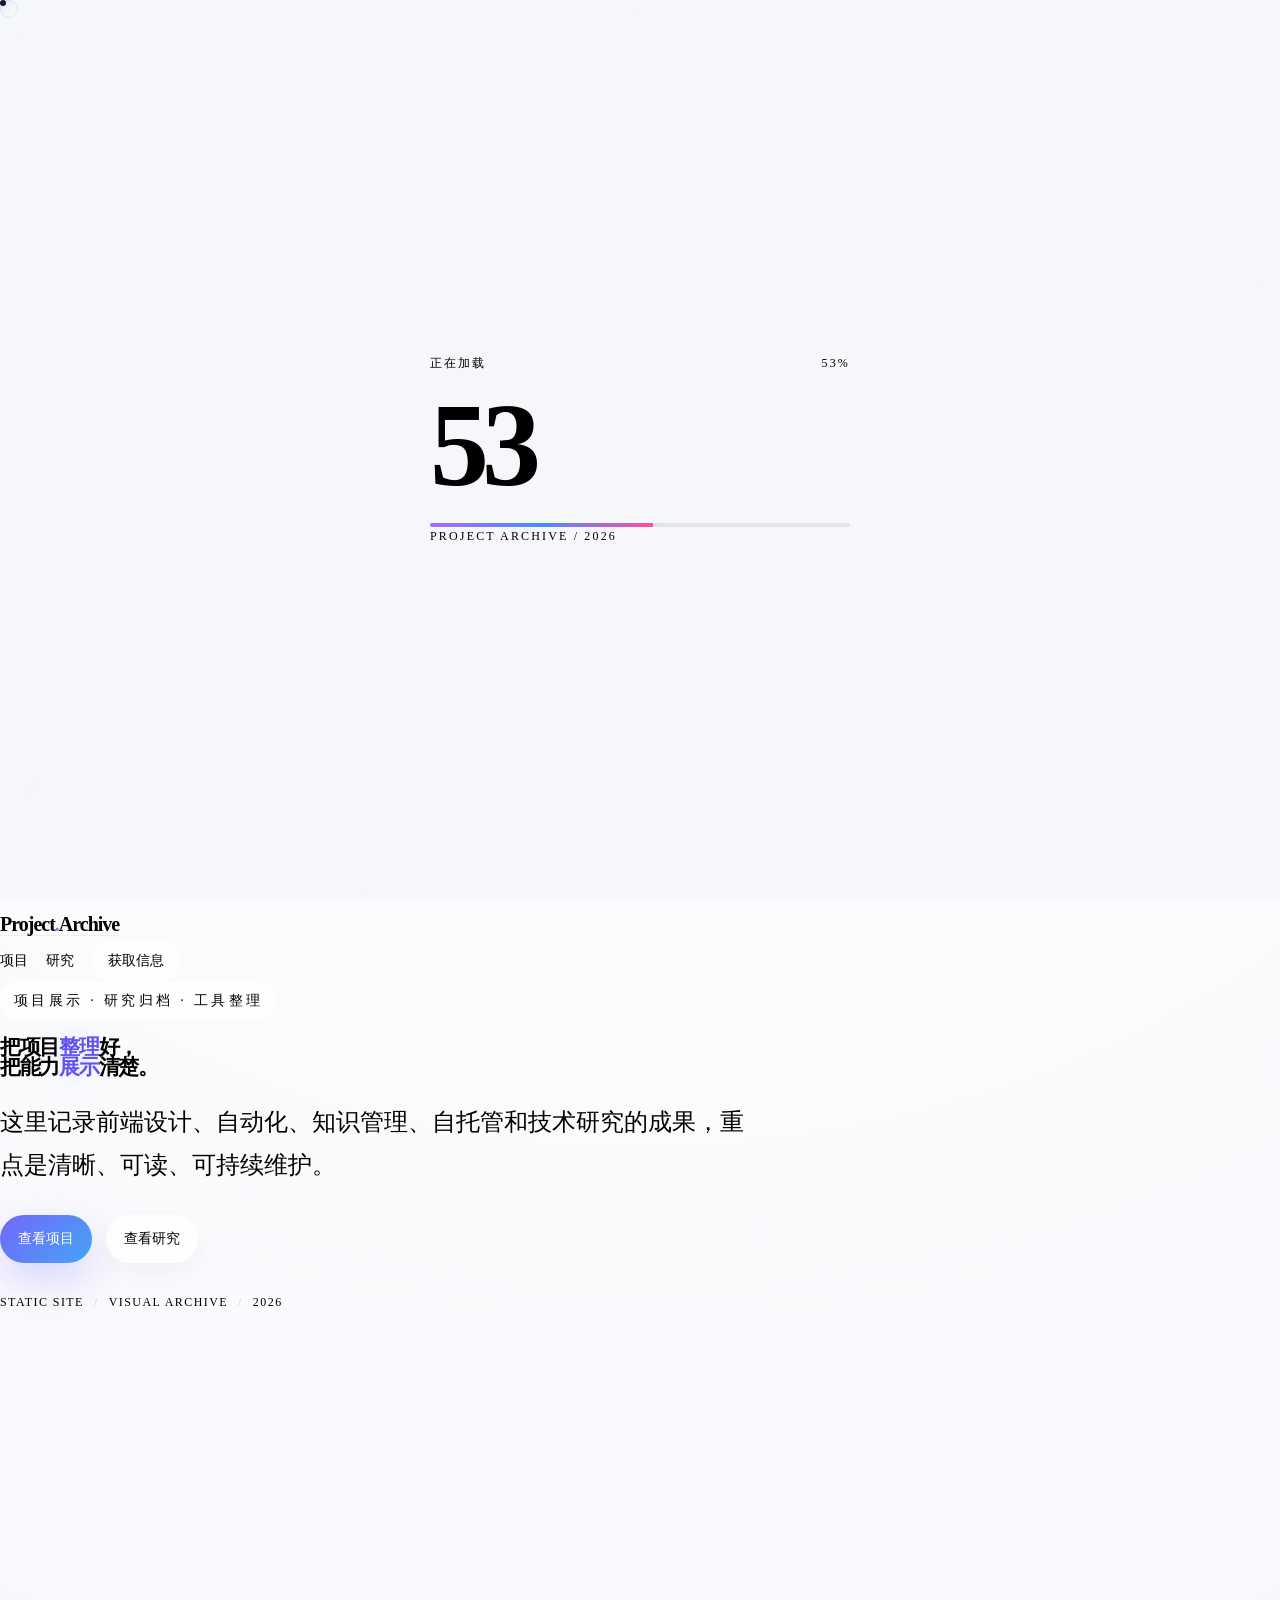
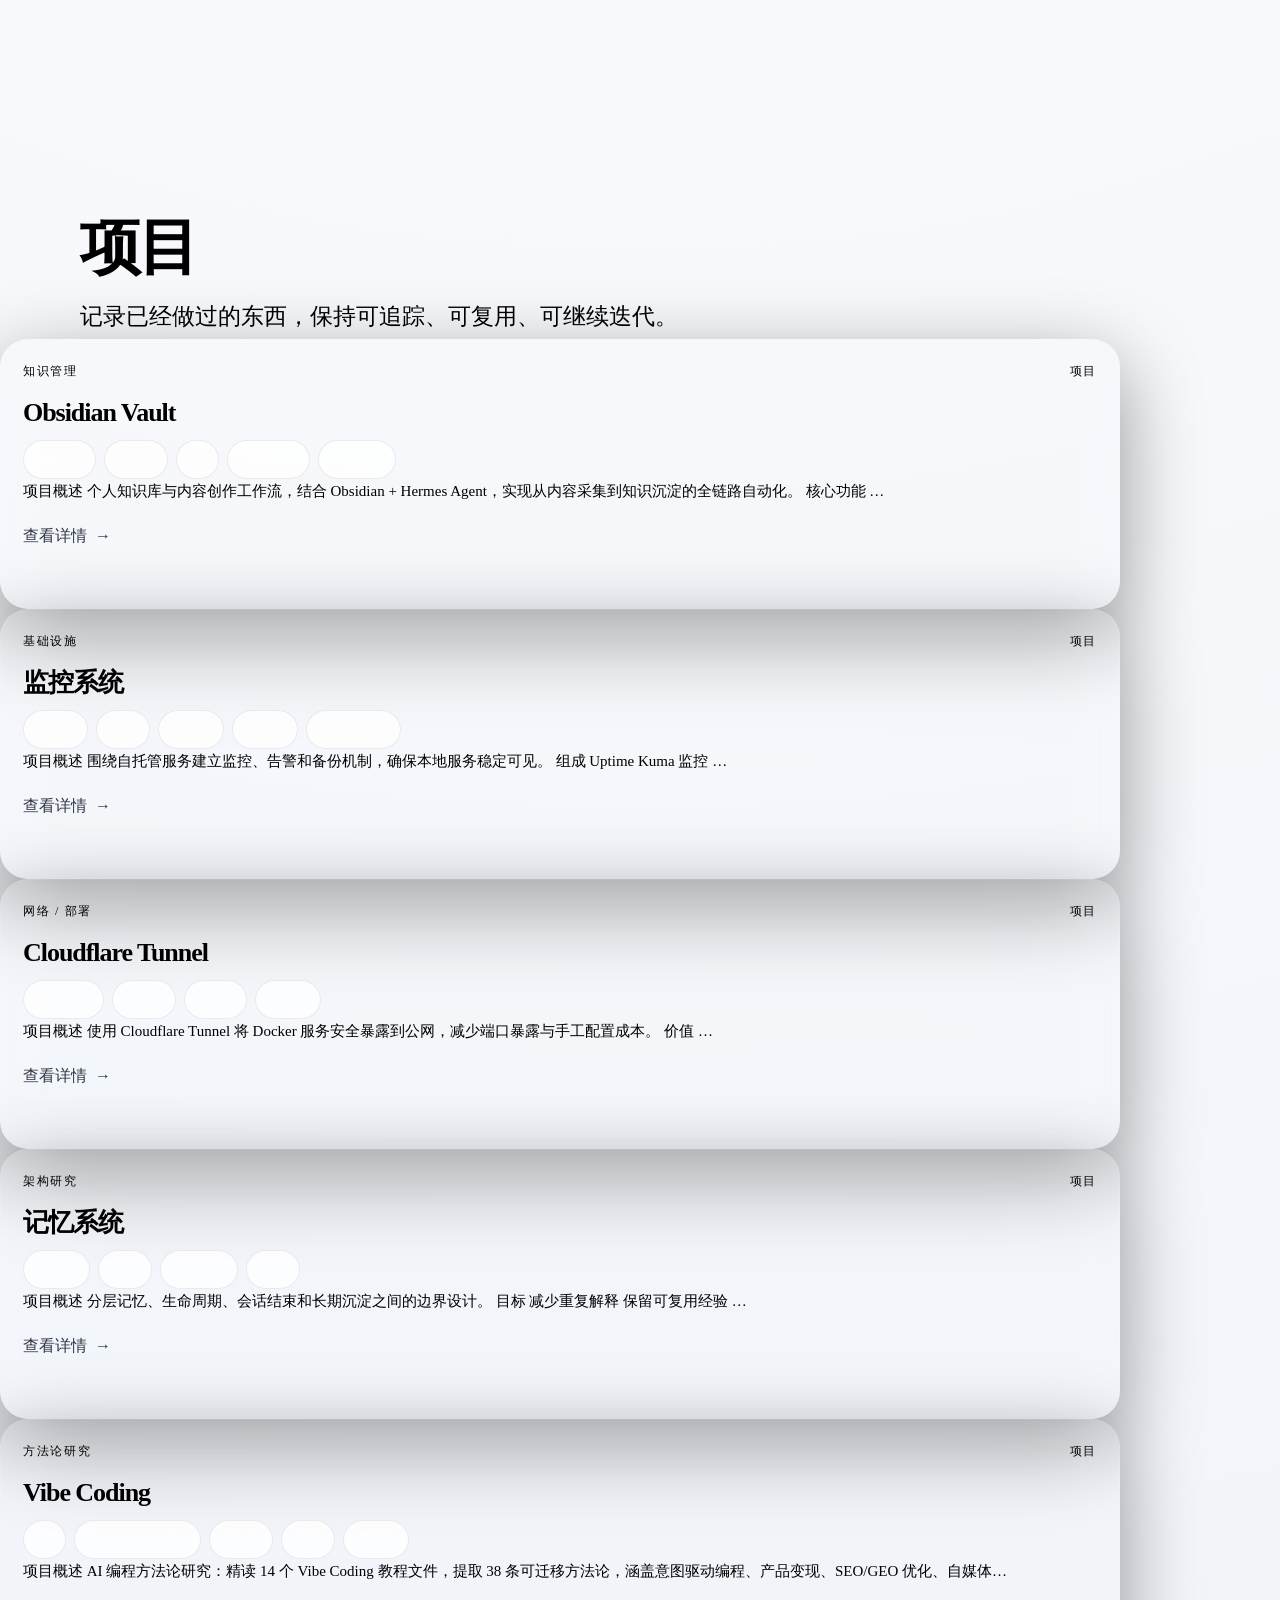
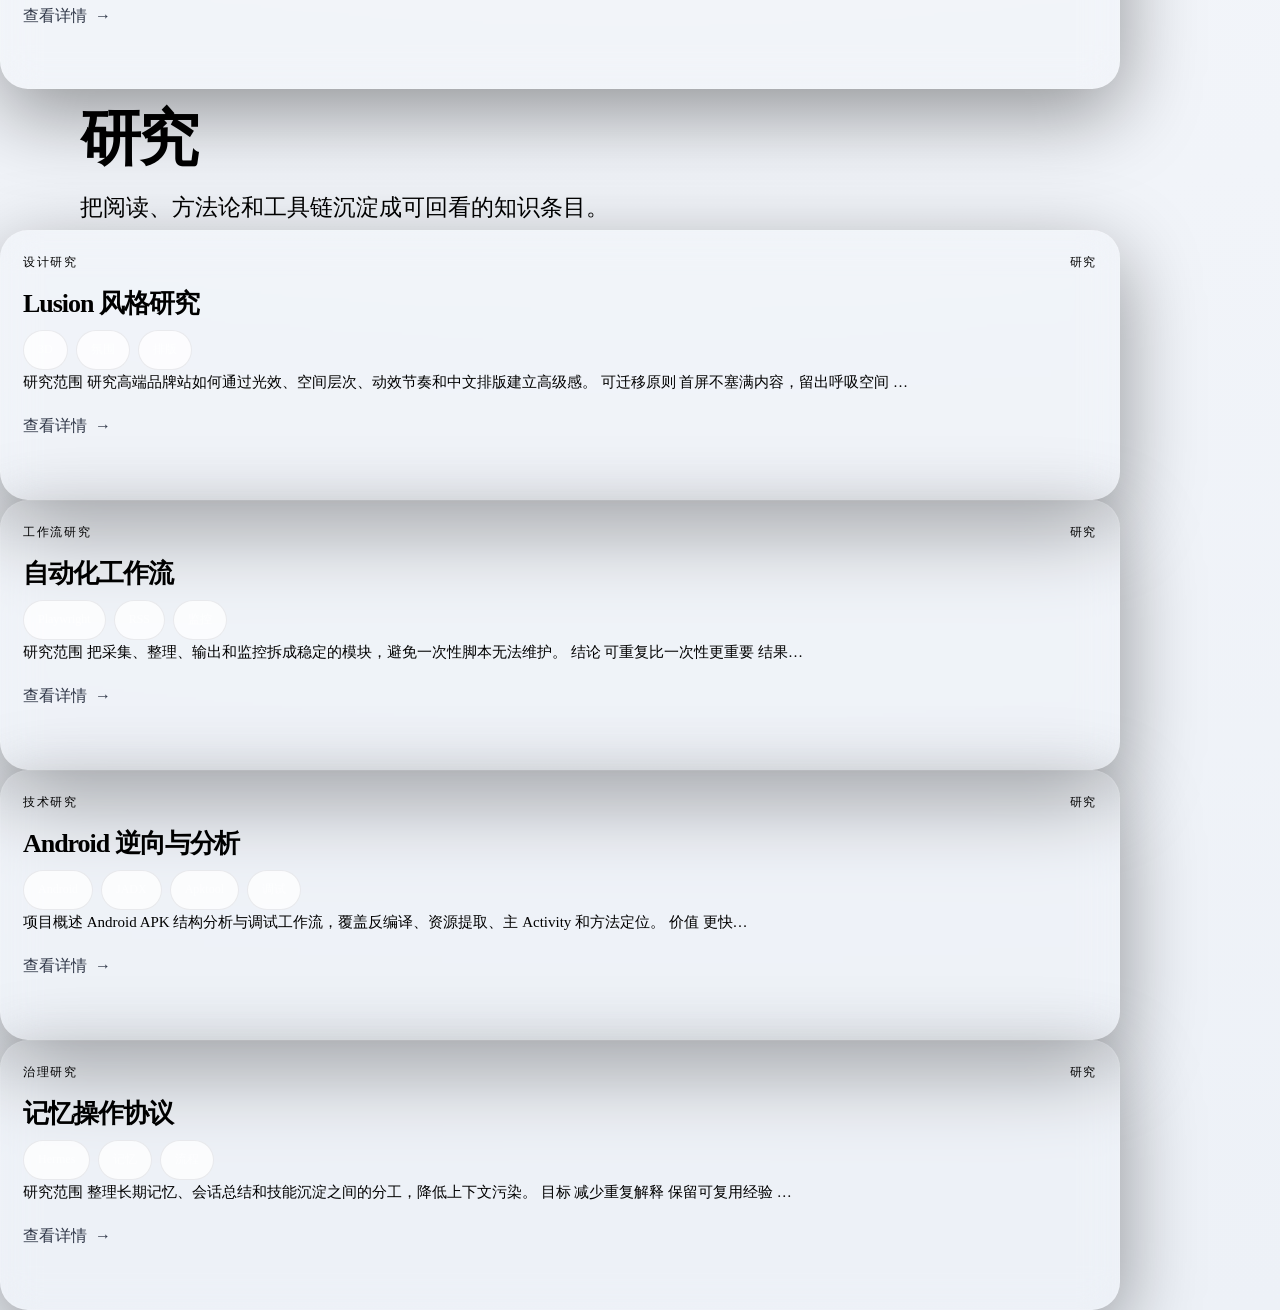
==== commit f6110243: "feat: refine portfolio archive and remove contact sections" ====
--- a/index.html
+++ b/index.html
@@ -3,8 +3,8 @@
 <head>
   <meta charset="UTF-8">
   <meta name="viewport" content="width=device-width, initial-scale=1.0">
-  <title>洪明波 / 作品集</title>
-  <meta name="description" content="洪明波的中文作品集，聚焦前端设计、交互动效、可视化、自动化与知识管理。">
+  <title>项目展示 / 作品归档</title>
+  <meta name="description" content="项目展示与研究归档，聚焦前端设计、自动化、知识管理、自托管与技术研究。">
   <link rel="preconnect" href="https://fonts.googleapis.com">
   <link rel="preconnect" href="https://fonts.gstatic.com" crossorigin>
   <link href="https://fonts.googleapis.com/css2?family=Inter:wght@300;400;500;600;700;800&family=JetBrains+Mono:wght@400;500;700&display=swap" rel="stylesheet">
@@ -20,7 +20,7 @@
       <p class="loader-text"><span>正在加载</span><span id="loaderPercent">0%</span></p>
       <div class="loader-percent" id="loaderNum">0</div>
       <div class="loader-bar"><div class="loader-fill" id="loaderFill"></div></div>
-      <p class="loader-sub">Hongmingbo / 2026</p>
+      <p class="loader-sub">Project Archive / 2026</p>
     </div>
   </div>
 
@@ -30,11 +30,11 @@
   <div class="orb orb-2"></div>
 
   <header class="header" id="header">
-    <a href="/" class="logo" aria-label="洪明波首页">H<span>.</span>Mingbo</a>
+    <a href="#hero" class="logo">Project<span>.</span>Archive</a>
     <nav class="top-nav">
-      <a href="#work">作品</a>
-      <a href="#about">关于</a>
-      <a href="#contact" class="nav-cta">联系我</a>
+      <a href="#work">项目</a>
+      <a href="#research">研究</a>
+      <a href="#contact" class="nav-cta">获取信息</a>
     </nav>
   </header>
 
@@ -46,64 +46,42 @@
   <main id="app">
     <section class="section section-hero" id="hero">
       <div class="hero-content">
-        <p class="hero-tagline">前端设计 · 动效 · 可视化 · 自动化</p>
+        <p class="hero-tagline">项目展示 · 研究归档 · 工具整理</p>
         <h1 class="hero-title">
-          <span class="hero-line">高级感<span class="accent">页面</span>，</span>
-          <span class="hero-line">中文界面<span class="accent">表达</span>。</span>
+          <span class="hero-line">把项目<span class="accent">整理</span>好，</span>
+          <span class="hero-line">把能力<span class="accent">展示</span>清楚。</span>
         </h1>
         <p class="hero-copy">
-          我把前端设计、交互动效、可视化和自动化整合到一套清晰的工作流里，让页面既有质感，也能稳定交付。
+          这里记录前端设计、自动化、知识管理、自托管和技术研究的成果，重点是清晰、可读、可持续维护。
         </p>
         <div class="hero-actions">
-          <a href="#work" class="button button-primary">查看作品</a>
-          <a href="#contact" class="button button-secondary">联系我</a>
+          <a href="#work" class="button button-primary">查看项目</a>
+          <a href="#research" class="button button-secondary">查看研究</a>
         </div>
-        <div class="hero-stats">
-          <div class="stat-card"><span>专注方向</span><strong>前端 / 3D / 视觉</strong></div>
-          <div class="stat-card"><span>风格偏好</span><strong>高级、克制、非模板感</strong></div>
-          <div class="stat-card"><span>交付方式</span><strong>静态站 / 动效页 / 工具页</strong></div>
+        <div class="hero-meta">
+          <span class="hero-meta-item">static site</span>
+          <span class="hero-meta-divider">/</span>
+          <span class="hero-meta-item">visual archive</span>
+          <span class="hero-meta-divider">/</span>
+          <span class="hero-meta-item">2026</span>
         </div>
       </div>
     </section>
 
-    <section class="section section-grid" id="work">
-      <div class="section-heading">
-        <p class="section-kicker">精选作品</p>
-        <h2>不是堆功能，而是把能力做成可理解的系统。</h2>
+    <section class="section section-work" id="work">
+      <div class="work-header">
+        <h2 class="work-title reveal">项目</h2>
+        <p class="work-subtitle reveal reveal-delay-1">记录已经做过的东西，保持可追踪、可复用、可继续迭代。</p>
       </div>
       <div class="project-grid" id="projectGrid"></div>
     </section>
 
-    <section class="section section-about" id="about">
-      <div class="about-layout">
-        <div>
-          <p class="section-kicker">关于我</p>
-          <h2>我更关注页面是否有结构、节奏和可重复使用的表达。</h2>
-        </div>
-        <div class="about-copy">
-          <p>我会优先把设计、动效、信息层级和可维护性一起考虑，而不是只做一个好看的截图。</p>
-          <p>如果页面需要动画、可视化或交互氛围，我会先保证可见性，再往上堆质感和节奏。</p>
-        </div>
-      </div>
-    </section>
-
-    <section class="section section-grid" id="research">
-      <div class="section-heading">
-        <p class="section-kicker">研究</p>
-        <h2>把学习、方法论和自动化沉淀成可复用资产。</h2>
+    <section class="section section-research" id="research">
+      <div class="work-header">
+        <h2 class="work-title reveal">研究</h2>
+        <p class="work-subtitle reveal reveal-delay-1">把阅读、方法论和工具链沉淀成可回看的知识条目。</p>
       </div>
       <div class="research-grid" id="researchGrid"></div>
-    </section>
-
-    <section class="section section-contact" id="contact">
-      <div class="contact-panel">
-        <p class="section-kicker">联系</p>
-        <h2>需要中文作品集、前端页面、动画页或可视化页面时，可以直接联系我。</h2>
-        <div class="contact-actions">
-          <a class="button button-primary" href="mailto:hmingbo@example.com">发送邮件</a>
-          <a class="button button-secondary" href="https://github.com/Hongmingbo" target="_blank" rel="noreferrer">GitHub</a>
-        </div>
-      </div>
     </section>
   </main>
 
--- a/style.css
+++ b/style.css
@@ -1,4 +1,5 @@
 /* ============================================
+<<<<<<< HEAD
    基础
    ============================================ */
 :root {
@@ -32,6 +33,47 @@
 /* ============================================
    背景与光效
    ============================================ */
+=======
+   设计变量
+   ============================================ */
+:root {
+  --bg: #f5f7fb;
+  --bg-card: rgba(255, 255, 255, 0.78);
+  --bg-card-strong: rgba(255, 255, 255, 0.92);
+  --border: rgba(17, 24, 39, 0.08);
+  --border-strong: rgba(17, 24, 39, 0.14);
+  --text-primary: #0f172a;
+  --text-secondary: rgba(15, 23, 42, 0.72);
+  --text-muted: rgba(15, 23, 42, 0.52);
+  --accent: #6d5efc;
+  --accent-2: #2f9bf4;
+  --accent-3: #db4f9a;
+  --accent-glow: rgba(109, 94, 252, 0.22);
+  --shadow: 0 24px 70px rgba(15, 23, 42, 0.08);
+  --section-pad: 112px;
+  --font-sans: 'Inter', 'PingFang SC', 'Noto Sans SC', 'Microsoft YaHei', -apple-system, sans-serif;
+  --font-mono: 'JetBrains Mono', 'SF Mono', 'Fira Code', monospace;
+}
+
+* { margin: 0; padding: 0; box-sizing: border-box; }
+html {
+  scroll-behavior: smooth;
+  -webkit-font-smoothing: antialiased;
+  -moz-osx-font-smoothing: grayscale;
+}
+body {
+  font-family: var(--font-sans);
+  background: radial-gradient(circle at top, #ffffff 0%, #f5f7fb 50%, #edf1f7 100%);
+  color: var(--text-primary);
+  line-height: 1.6;
+  min-height: 100vh;
+  overflow-x: hidden;
+  cursor: none;
+  font-feature-settings: 'cv11', 'ss01';
+}
+a { color: inherit; text-decoration: none; }
+button { font: inherit; }
+>>>>>>> 9fb2a5c (feat: refine portfolio archive and remove contact sections)
 #particles {
   position: fixed;
   inset: 0;
@@ -39,6 +81,10 @@
   height: 100%;
   z-index: 0;
   pointer-events: none;
+<<<<<<< HEAD
+=======
+  opacity: 0.48;
+>>>>>>> 9fb2a5c (feat: refine portfolio archive and remove contact sections)
 }
 .noise,
 .orb,
@@ -46,6 +92,7 @@
 .cursor,
 .cursor-dot,
 .scroll-hint,
+<<<<<<< HEAD
 .loader {
   pointer-events: none;
 }
@@ -186,6 +233,145 @@
   position: relative;
   z-index: 10;
 }
+=======
+.loader { pointer-events: none; }
+.noise {
+  position: fixed;
+  inset: 0;
+  z-index: 1;
+  opacity: 0.028;
+  background-image: url("data:image/svg+xml,%3Csvg viewBox='0 0 256 256' xmlns='http://www.w3.org/2000/svg'%3E%3Cfilter id='noise'%3E%3CfeTurbulence type='fractalNoise' baseFrequency='0.85' numOctaves='4' stitchTiles='stitch'/%3E%3C/filter%3E%3Crect width='100%25' height='100%25' filter='url(%23noise)'/%3E%3C/svg%3E");
+  background-repeat: repeat;
+  background-size: 256px;
+  mix-blend-mode: soft-light;
+}
+.orb {
+  position: fixed;
+  border-radius: 50%;
+  filter: blur(130px);
+  opacity: 0.24;
+  z-index: 0;
+  will-change: transform;
+}
+.orb-1 {
+  width: 680px;
+  height: 680px;
+  top: -220px;
+  right: -180px;
+  background: radial-gradient(circle, rgba(109, 94, 252, 0.18), transparent 70%);
+}
+.orb-2 {
+  width: 560px;
+  height: 560px;
+  bottom: 14%;
+  left: -180px;
+  background: radial-gradient(circle, rgba(47, 155, 244, 0.16), transparent 70%);
+}
+.scroll-progress {
+  position: fixed;
+  top: 0;
+  left: 0;
+  width: 100%;
+  height: 2px;
+  z-index: 200;
+  transform-origin: 0 50%;
+  transform: scaleX(0);
+  background: linear-gradient(90deg, var(--accent), var(--accent-2), var(--accent-3));
+  box-shadow: 0 0 14px rgba(109, 94, 252, 0.38);
+}
+.cursor,
+.cursor-dot {
+  position: fixed;
+  top: 0;
+  left: 0;
+  border-radius: 50%;
+  z-index: 9999;
+  transform: translate(-50%, -50%);
+  transition: transform 0.08s ease-out;
+}
+.cursor {
+  width: 18px;
+  height: 18px;
+  border: 1.5px solid rgba(109, 94, 252, 0.36);
+  mix-blend-mode: multiply;
+  opacity: 0.35;
+}
+.cursor-dot {
+  width: 6px;
+  height: 6px;
+  background: #0f172a;
+  box-shadow: 0 0 10px rgba(15, 23, 42, 0.25);
+}
+.scroll-hint {
+  position: fixed;
+  left: 28px;
+  bottom: 28px;
+  z-index: 20;
+  display: flex;
+  flex-direction: column;
+  gap: 10px;
+  color: var(--text-muted);
+  font-size: 12px;
+  letter-spacing: 0.24em;
+  text-transform: uppercase;
+}
+.scroll-hint-line {
+  width: 1px;
+  height: 64px;
+  background: linear-gradient(180deg, rgba(15,23,42,0.34), transparent);
+}
+.scroll-hint.hidden {
+  opacity: 0;
+  transform: translateY(12px);
+  transition: 0.3s ease;
+}
+.loader {
+  position: fixed;
+  inset: 0;
+  z-index: 300;
+  display: grid;
+  place-items: center;
+  background: rgba(245, 247, 251, 0.94);
+  backdrop-filter: blur(18px);
+  transition: opacity 0.5s ease, visibility 0.5s ease;
+}
+.loader.hidden { opacity: 0; visibility: hidden; }
+.loader-content { width: min(420px, calc(100vw - 40px)); }
+.loader-text,
+.loader-sub {
+  display: flex;
+  justify-content: space-between;
+  color: var(--text-secondary);
+  margin: 0;
+  text-transform: uppercase;
+  letter-spacing: 0.18em;
+  font-size: 12px;
+}
+.loader-percent {
+  font-size: clamp(56px, 12vw, 118px);
+  line-height: 1;
+  font-weight: 800;
+  margin: 14px 0 18px;
+  letter-spacing: -0.06em;
+}
+.loader-bar {
+  width: 100%;
+  height: 4px;
+  border-radius: 999px;
+  background: rgba(15,23,42,0.08);
+  overflow: hidden;
+}
+.loader-fill {
+  width: 0%;
+  height: 100%;
+  background: linear-gradient(90deg, var(--accent), var(--accent-2), var(--accent-3));
+  box-shadow: 0 0 16px rgba(109, 94, 252, 0.45);
+}
+#app {
+  position: relative;
+  z-index: 10;
+}
+>>>>>>> 9fb2a5c (feat: refine portfolio archive and remove contact sections)
 .header {
   position: sticky;
   top: 0;
@@ -197,6 +383,7 @@
   transition: background 0.3s ease, border-color 0.3s ease, backdrop-filter 0.3s ease;
 }
 .header.scrolled {
+<<<<<<< HEAD
   background: rgba(5, 5, 11, 0.75);
   backdrop-filter: blur(16px);
   border-bottom: 1px solid rgba(255,255,255,0.06);
@@ -205,6 +392,16 @@
   font-size: 20px;
   font-weight: 700;
   letter-spacing: -0.04em;
+=======
+  background: rgba(245, 247, 251, 0.72);
+  backdrop-filter: blur(18px);
+  border-bottom: 1px solid rgba(15,23,42,0.06);
+}
+.logo {
+  font-size: 20px;
+  font-weight: 800;
+  letter-spacing: -0.05em;
+>>>>>>> 9fb2a5c (feat: refine portfolio archive and remove contact sections)
 }
 .logo span { color: var(--accent); }
 .top-nav {
@@ -213,6 +410,7 @@
   gap: 18px;
 }
 .top-nav a {
+<<<<<<< HEAD
   color: var(--muted);
   font-size: 14px;
   transition: color 0.25s ease;
@@ -229,6 +427,24 @@
 }
 .section-hero {
   min-height: calc(100vh - 80px);
+=======
+  color: var(--text-secondary);
+  font-size: 14px;
+  transition: color 0.25s ease;
+}
+.top-nav a:hover { color: var(--text-primary); }
+.nav-cta {
+  padding: 10px 16px;
+  border: 1px solid var(--border);
+  border-radius: 999px;
+  background: rgba(255,255,255,0.75);
+}
+.section {
+  padding: var(--section-pad) 32px;
+}
+.section-hero {
+  min-height: calc(100vh - 84px);
+>>>>>>> 9fb2a5c (feat: refine portfolio archive and remove contact sections)
   display: flex;
   align-items: center;
 }
@@ -242,16 +458,24 @@
   gap: 8px;
   margin: 0 0 18px;
   padding: 8px 14px;
+<<<<<<< HEAD
   border: 1px solid rgba(255,255,255,0.08);
   border-radius: 999px;
   background: rgba(255,255,255,0.04);
   color: var(--muted);
+=======
+  border: 1px solid rgba(15,23,42,0.08);
+  border-radius: 999px;
+  background: rgba(255,255,255,0.72);
+  color: var(--text-secondary);
+>>>>>>> 9fb2a5c (feat: refine portfolio archive and remove contact sections)
   font-size: 12px;
   letter-spacing: 0.24em;
   text-transform: uppercase;
 }
 .hero-title {
   margin: 0;
+<<<<<<< HEAD
   font-size: clamp(48px, 9.8vw, 136px);
   line-height: 0.92;
   letter-spacing: -0.06em;
@@ -335,13 +559,122 @@
   margin: 0;
   max-width: 820px;
   font-size: clamp(32px, 4.4vw, 64px);
+=======
+  max-width: 1080px;
+  font-size: clamp(48px, 9.5vw, 132px);
+  line-height: 0.92;
+  letter-spacing: -0.06em;
+}
+.hero-line { display: block; }
+.accent {
+  color: #5f52f0;
+  text-shadow: 0 0 20px rgba(109,123,252,0.16);
+}
+.hero-subtitle,
+.hero-copy {
+  max-width: 760px;
+  margin: 24px 0 0;
+  color: var(--text-secondary);
+  font-size: clamp(18px, 2vw, 24px);
+  line-height: 1.8;
+}
+.hero-actions,
+.contact-actions {
+  display: flex;
+  flex-wrap: wrap;
+  gap: 14px;
+  margin-top: 28px;
+}
+.button {
+  display: inline-flex;
+  align-items: center;
+  justify-content: center;
+  min-height: 48px;
+  padding: 0 18px;
+  border-radius: 999px;
+  border: 1px solid var(--border);
+  background: rgba(255,255,255,0.75);
+  color: var(--text-primary);
+  transition: transform 0.25s ease, background 0.25s ease, border-color 0.25s ease;
+  box-shadow: 0 10px 24px rgba(15,23,42,0.04);
+}
+.button:hover { transform: translateY(-2px); }
+.button-primary {
+  background: linear-gradient(135deg, rgba(109,94,252,0.95), rgba(47,155,244,0.9));
+  color: white;
+  border-color: transparent;
+  box-shadow: 0 16px 40px rgba(109, 94, 252, 0.24);
+}
+.hero-meta,
+.manifesto-tags,
+.project-tags-top,
+.modal-tags {
+  display: flex;
+  flex-wrap: wrap;
+  gap: 10px;
+}
+.hero-meta {
+  margin-top: 30px;
+  color: var(--text-secondary);
+  font-family: var(--font-mono);
+  font-size: 12px;
+  letter-spacing: 0.12em;
+  text-transform: uppercase;
+}
+.hero-meta-divider { color: rgba(15,23,42,0.18); }
+.section-manifesto,
+.section-work,
+.section-research,
+.section-contact { position: relative; }
+.manifesto-content,
+.work-header,
+.contact-panel {
+  width: min(1120px, 100%);
+  margin: 0 auto;
+}
+.manifesto-eyebrow,
+.work-title {
+  color: var(--text-secondary);
+  font-size: 12px;
+  letter-spacing: 0.24em;
+  text-transform: uppercase;
+  margin-bottom: 18px;
+}
+.manifesto-line,
+.work-subtitle,
+.contact-panel p {
+  font-size: clamp(18px, 2vw, 23px);
+  line-height: 1.85;
+  color: var(--text-secondary);
+}
+.manifesto-line strong { color: var(--text-primary); }
+.manifesto-tags span,
+.modal-tags span,
+.project-tags-top span {
+  padding: 9px 14px;
+  border: 1px solid rgba(15,23,42,0.08);
+  border-radius: 999px;
+  background: rgba(255,255,255,0.75);
+  color: var(--text-secondary);
+  font-size: 12px;
+}
+.work-title,
+.contact-panel h2 {
+  margin: 0;
+  max-width: 820px;
+  font-size: clamp(34px, 4.8vw, 68px);
+>>>>>>> 9fb2a5c (feat: refine portfolio archive and remove contact sections)
   line-height: 1;
   letter-spacing: -0.05em;
 }
 .project-grid,
 .research-grid {
   width: min(1120px, 100%);
+<<<<<<< HEAD
   margin: 0 auto;
+=======
+  margin: 24px auto 0;
+>>>>>>> 9fb2a5c (feat: refine portfolio archive and remove contact sections)
   display: grid;
   grid-template-columns: repeat(3, minmax(0, 1fr));
   gap: 18px;
@@ -352,6 +685,7 @@
   min-height: 270px;
   cursor: pointer;
   transition: transform 0.25s ease, border-color 0.25s ease, background 0.25s ease;
+<<<<<<< HEAD
 }
 .project-card:hover {
   transform: translateY(-4px);
@@ -510,6 +844,114 @@
     grid-template-columns: 1fr;
   }
   .hero-title { font-size: clamp(42px, 15vw, 72px); }
+=======
+  border: 1px solid rgba(15,23,42,0.08);
+  background: linear-gradient(180deg, rgba(255,255,255,0.92), rgba(255,255,255,0.68));
+  backdrop-filter: blur(18px);
+  box-shadow: var(--shadow);
+}
+.project-card:hover {
+  transform: translateY(-4px);
+  border-color: rgba(15,23,42,0.14);
+  background: linear-gradient(180deg, rgba(255,255,255,0.98), rgba(255,255,255,0.78));
+}
+.project-topline {
+  display: flex;
+  justify-content: space-between;
+  color: var(--text-muted);
+  font-size: 12px;
+  letter-spacing: 0.14em;
+  text-transform: uppercase;
+}
+.project-title {
+  margin: 18px 0 12px;
+  font-size: 26px;
+  line-height: 1.1;
+  letter-spacing: -0.04em;
+}
+.project-desc {
+  color: var(--text-secondary);
+  line-height: 1.72;
+  font-size: 15px;
+}
+.project-view {
+  margin-top: 18px;
+  display: inline-flex;
+  align-items: center;
+  gap: 8px;
+  color: rgba(15,23,42,0.86);
+}
+.arrow { transition: transform 0.2s ease; }
+.project-card:hover .arrow { transform: translateX(3px); }
+.project-modal {
+  position: fixed;
+  inset: 0;
+  z-index: 400;
+  display: none;
+  align-items: center;
+  justify-content: center;
+  padding: 24px;
+  background: rgba(245,247,251,0.72);
+  backdrop-filter: blur(18px);
+}
+.project-modal.open { display: flex; }
+.project-modal-content {
+  position: relative;
+  width: min(820px, 100%);
+  max-height: min(82vh, 920px);
+  overflow: auto;
+  border-radius: 30px;
+  padding: 28px;
+  border: 1px solid rgba(15,23,42,0.1);
+  background: rgba(255,255,255,0.96);
+  box-shadow: 0 40px 120px rgba(15,23,42,0.12);
+}
+.modal-close {
+  position: absolute;
+  top: 16px;
+  right: 16px;
+  width: 40px;
+  height: 40px;
+  border-radius: 50%;
+  border: 1px solid rgba(15,23,42,0.08);
+  background: rgba(255,255,255,0.9);
+  color: var(--text-primary);
+  font-size: 22px;
+  cursor: pointer;
+}
+.modal-head h3 {
+  margin: 10px 0 0;
+  font-size: clamp(28px, 4vw, 52px);
+  letter-spacing: -0.04em;
+}
+.modal-type {
+  color: var(--text-muted);
+  font-size: 12px;
+  letter-spacing: 0.18em;
+  text-transform: uppercase;
+}
+.modal-tags { margin: 16px 0 24px; }
+.modal-detail h4 { margin: 24px 0 10px; font-size: 16px; }
+.modal-detail p,
+.modal-detail li {
+  color: var(--text-secondary);
+  line-height: 1.8;
+}
+.modal-detail ul { padding-left: 20px; }
+@media (max-width: 1080px) {
+  .project-grid,
+  .research-grid { grid-template-columns: repeat(2, minmax(0, 1fr)); }
+}
+@media (max-width: 720px) {
+  .header,
+  .section { padding-left: 18px; padding-right: 18px; }
+  .top-nav { gap: 12px; }
+  .top-nav a:not(.nav-cta) { display: none; }
+  .project-grid,
+  .research-grid { grid-template-columns: 1fr; }
+  .hero-title { font-size: clamp(42px, 15vw, 72px); }
+  .hero-meta { flex-wrap: wrap; }
+>>>>>>> 9fb2a5c (feat: refine portfolio archive and remove contact sections)
   .scroll-hint { display: none; }
   .cursor,
   .cursor-dot { display: none; }
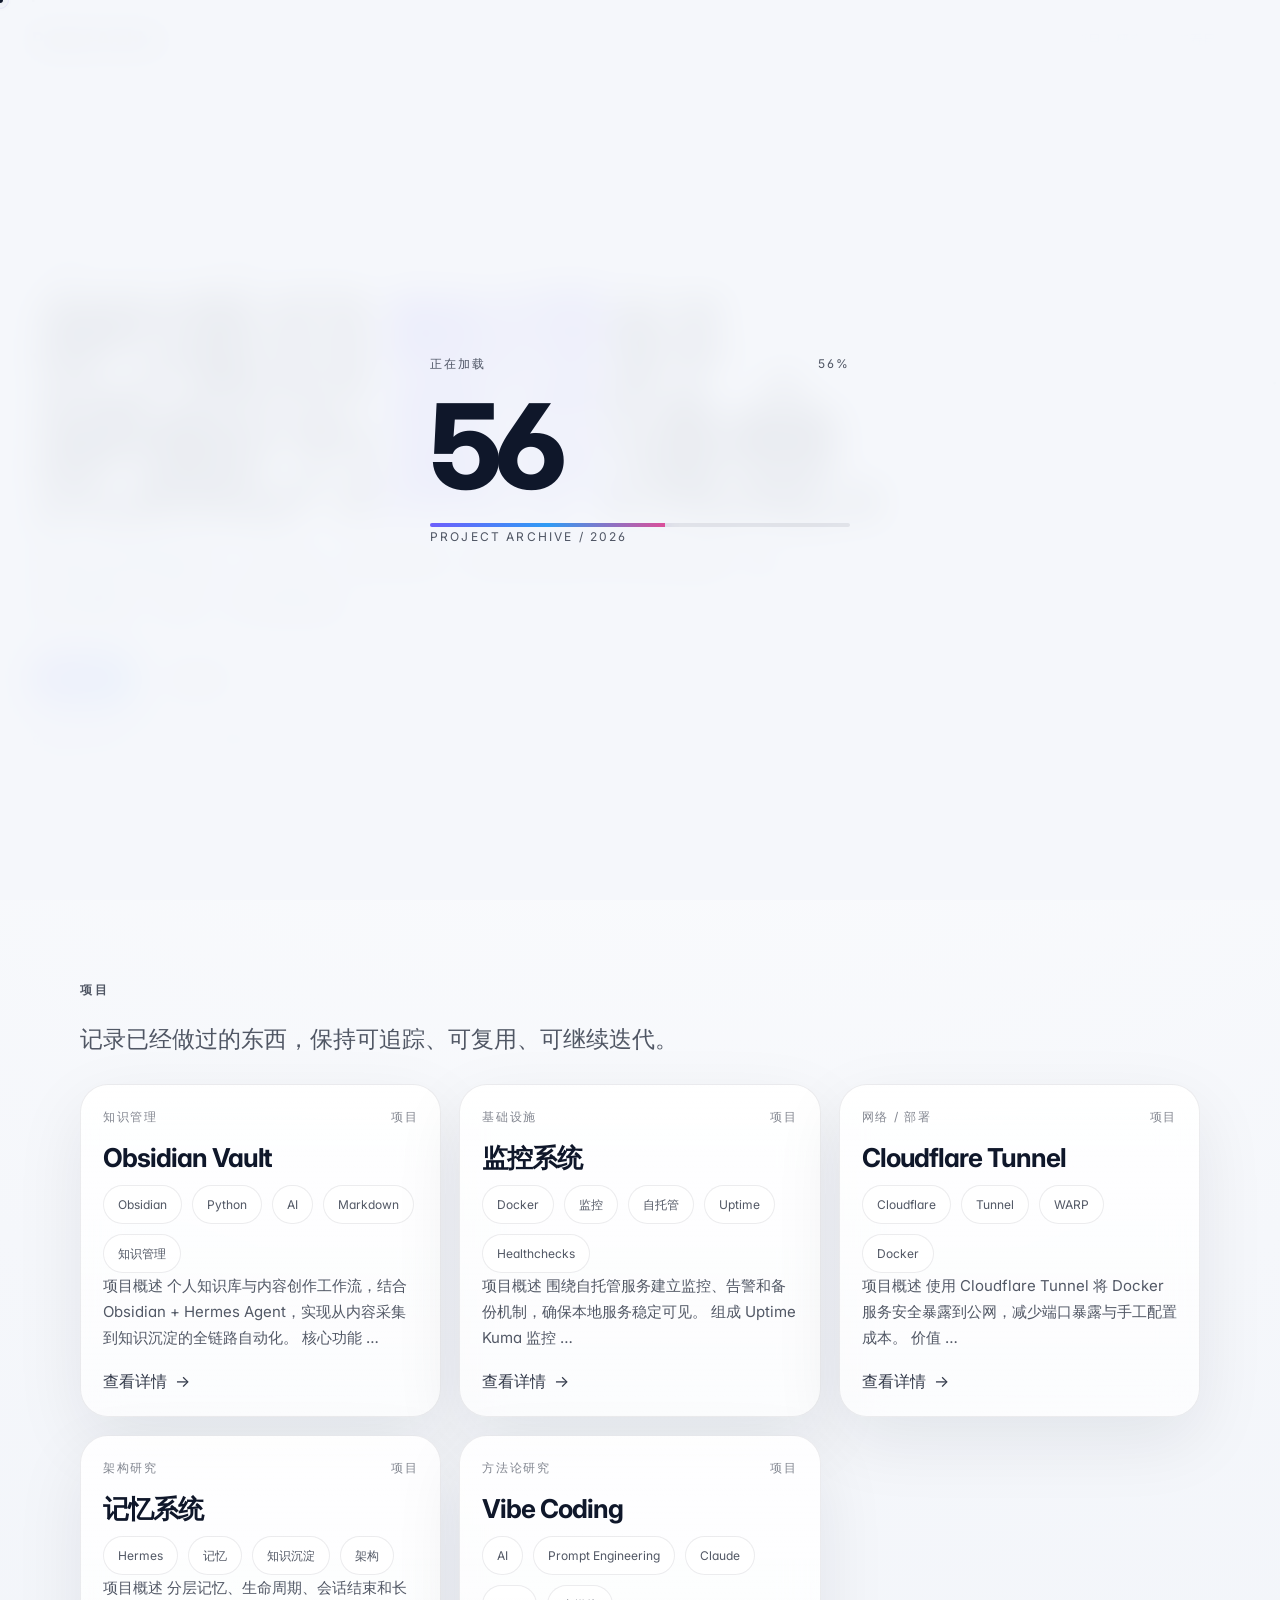
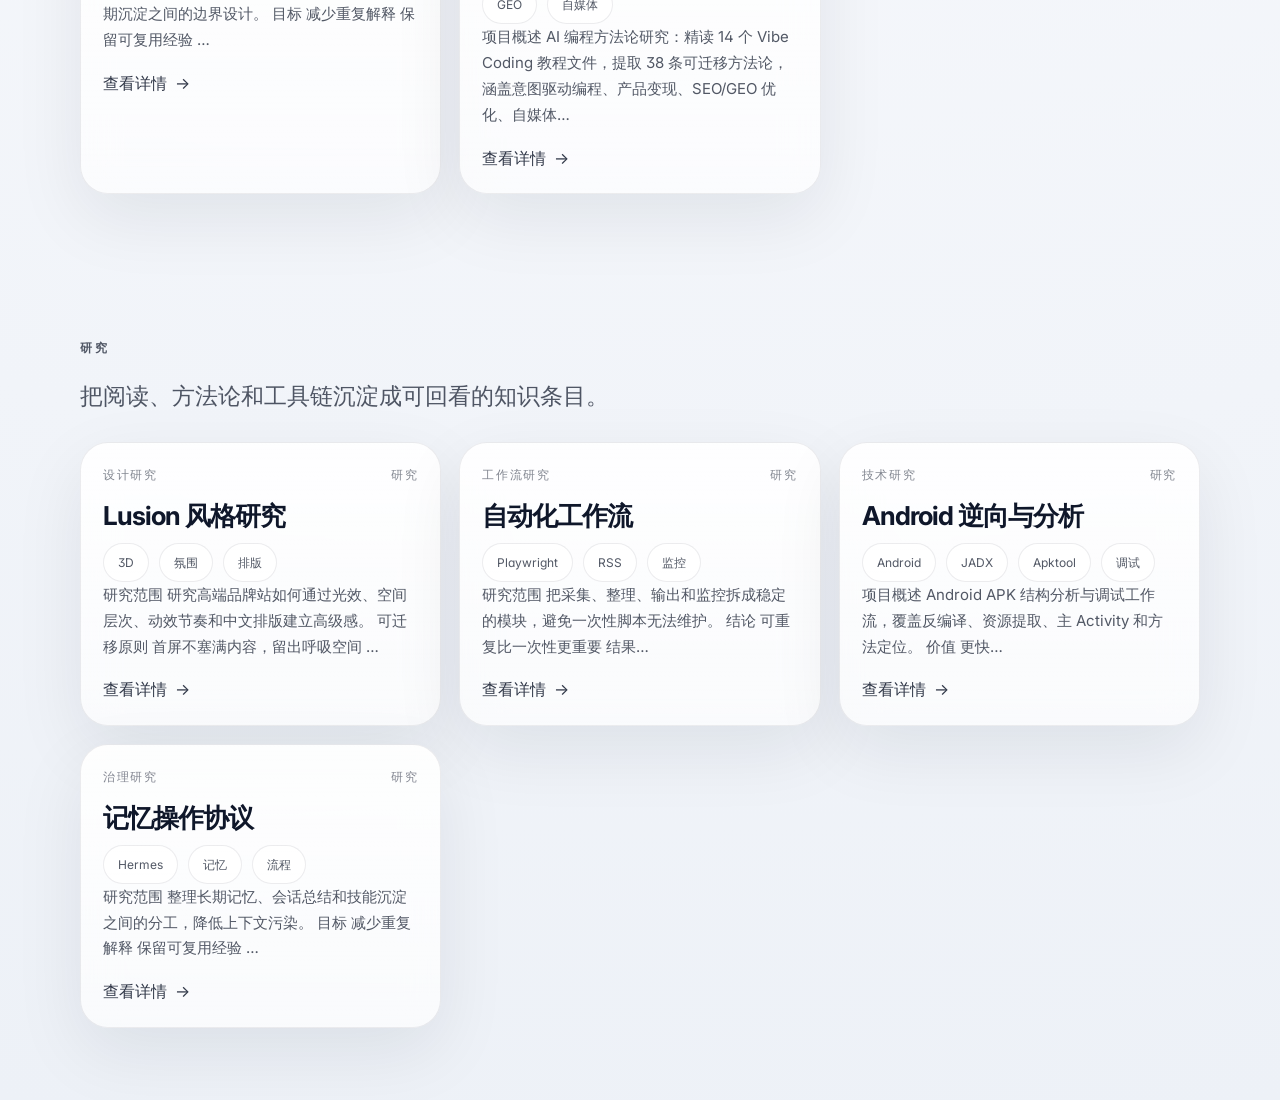
==== commit 7d5eba32: "fix: simplify archive layout and reduce whitespace" ====
--- a/index.html
+++ b/index.html
@@ -34,7 +34,7 @@
     <nav class="top-nav">
       <a href="#work">项目</a>
       <a href="#research">研究</a>
-      <a href="#contact" class="nav-cta">获取信息</a>
+      <a href="#work" class="nav-cta">查看目录</a>
     </nav>
   </header>
 
--- a/style.css
+++ b/style.css
@@ -1,39 +1,4 @@
 /* ============================================
-<<<<<<< HEAD
-   基础
-   ============================================ */
-:root {
-  --bg: #05050b;
-  --panel: rgba(255, 255, 255, 0.06);
-  --panel-strong: rgba(255, 255, 255, 0.1);
-  --text: rgba(255, 255, 255, 0.94);
-  --muted: rgba(255, 255, 255, 0.6);
-  --subtle: rgba(255, 255, 255, 0.34);
-  --line: rgba(255, 255, 255, 0.08);
-  --accent: #a86cff;
-  --accent-2: #4b8bff;
-  --accent-3: #ff4ea0;
-  --shadow: 0 24px 80px rgba(0, 0, 0, 0.4);
-}
-
-* { box-sizing: border-box; }
-html { scroll-behavior: smooth; }
-body {
-  margin: 0;
-  background: var(--bg);
-  color: var(--text);
-  font-family: Inter, system-ui, -apple-system, BlinkMacSystemFont, "Segoe UI", sans-serif;
-  overflow-x: hidden;
-  -webkit-font-smoothing: antialiased;
-  -moz-osx-font-smoothing: grayscale;
-}
-a { color: inherit; text-decoration: none; }
-button { font: inherit; }
-
-/* ============================================
-   背景与光效
-   ============================================ */
-=======
    设计变量
    ============================================ */
 :root {
@@ -50,7 +15,7 @@
   --accent-3: #db4f9a;
   --accent-glow: rgba(109, 94, 252, 0.22);
   --shadow: 0 24px 70px rgba(15, 23, 42, 0.08);
-  --section-pad: 112px;
+  --section-pad: 72px;
   --font-sans: 'Inter', 'PingFang SC', 'Noto Sans SC', 'Microsoft YaHei', -apple-system, sans-serif;
   --font-mono: 'JetBrains Mono', 'SF Mono', 'Fira Code', monospace;
 }
@@ -73,18 +38,12 @@
 }
 a { color: inherit; text-decoration: none; }
 button { font: inherit; }
->>>>>>> 9fb2a5c (feat: refine portfolio archive and remove contact sections)
 #particles {
   position: fixed;
   inset: 0;
-  width: 100%;
-  height: 100%;
   z-index: 0;
   pointer-events: none;
-<<<<<<< HEAD
-=======
-  opacity: 0.48;
->>>>>>> 9fb2a5c (feat: refine portfolio archive and remove contact sections)
+  opacity: 0.42;
 }
 .noise,
 .orb,
@@ -92,25 +51,22 @@
 .cursor,
 .cursor-dot,
 .scroll-hint,
-<<<<<<< HEAD
-.loader {
-  pointer-events: none;
-}
+.loader { pointer-events: none; }
 .noise {
   position: fixed;
   inset: 0;
   z-index: 1;
-  opacity: 0.04;
+  opacity: 0.024;
   background-image: url("data:image/svg+xml,%3Csvg viewBox='0 0 256 256' xmlns='http://www.w3.org/2000/svg'%3E%3Cfilter id='noise'%3E%3CfeTurbulence type='fractalNoise' baseFrequency='0.85' numOctaves='4' stitchTiles='stitch'/%3E%3C/filter%3E%3Crect width='100%25' height='100%25' filter='url(%23noise)'/%3E%3C/svg%3E");
   background-repeat: repeat;
   background-size: 256px;
-  mix-blend-mode: overlay;
+  mix-blend-mode: soft-light;
 }
 .orb {
   position: fixed;
   border-radius: 50%;
-  filter: blur(110px);
-  opacity: 0.34;
+  filter: blur(120px);
+  opacity: 0.2;
   z-index: 0;
   will-change: transform;
 }
@@ -118,15 +74,15 @@
   width: 640px;
   height: 640px;
   top: -180px;
-  right: -180px;
-  background: radial-gradient(circle, rgba(168, 108, 255, 0.42), transparent 68%);
+  right: -160px;
+  background: radial-gradient(circle, rgba(109, 94, 252, 0.16), transparent 72%);
 }
 .orb-2 {
   width: 520px;
   height: 520px;
-  bottom: 12%;
-  left: -180px;
-  background: radial-gradient(circle, rgba(75, 139, 255, 0.35), transparent 68%);
+  bottom: 8%;
+  left: -160px;
+  background: radial-gradient(circle, rgba(47, 155, 244, 0.12), transparent 72%);
 }
 .scroll-progress {
   position: fixed;
@@ -138,12 +94,8 @@
   transform-origin: 0 50%;
   transform: scaleX(0);
   background: linear-gradient(90deg, var(--accent), var(--accent-2), var(--accent-3));
-  box-shadow: 0 0 12px rgba(168, 108, 255, 0.8);
-}
-
-/* ============================================
-   光标 / 滚动提示 / loader
-   ============================================ */
+  box-shadow: 0 0 12px rgba(109, 94, 252, 0.28);
+}
 .cursor,
 .cursor-dot {
   position: fixed;
@@ -155,152 +107,17 @@
   transition: transform 0.08s ease-out;
 }
 .cursor {
-  width: 34px;
-  height: 34px;
-  border: 1px solid rgba(255, 255, 255, 0.16);
-  backdrop-filter: blur(8px);
-}
-.cursor-dot {
-  width: 6px;
-  height: 6px;
-  background: white;
-  box-shadow: 0 0 16px rgba(255, 255, 255, 0.8);
-}
-.scroll-hint {
-  position: fixed;
-  left: 28px;
-  bottom: 28px;
-  z-index: 20;
-  display: flex;
-  flex-direction: column;
-  gap: 10px;
-  color: var(--muted);
-  font-size: 12px;
-  letter-spacing: 0.24em;
-  text-transform: uppercase;
-}
-.scroll-hint-line {
-  width: 1px;
-  height: 64px;
-  background: linear-gradient(180deg, rgba(255,255,255,0.45), transparent);
-}
-.scroll-hint.hidden { opacity: 0; transform: translateY(12px); transition: 0.3s ease; }
-.loader {
-  position: fixed;
-  inset: 0;
-  z-index: 300;
-  display: grid;
-  place-items: center;
-  background: rgba(5, 5, 11, 0.94);
-  backdrop-filter: blur(18px);
-  transition: opacity 0.5s ease, visibility 0.5s ease;
-}
-.loader.hidden { opacity: 0; visibility: hidden; }
-.loader-content { width: min(420px, calc(100vw - 40px)); }
-.loader-text, .loader-sub {
-  display: flex;
-  justify-content: space-between;
-  color: var(--muted);
-  margin: 0;
-  text-transform: uppercase;
-  letter-spacing: 0.18em;
-  font-size: 12px;
-}
-.loader-percent {
-  font-size: clamp(56px, 12vw, 120px);
-  line-height: 1;
-  font-weight: 800;
-  margin: 14px 0 18px;
-}
-.loader-bar {
-  width: 100%;
-  height: 4px;
-  border-radius: 999px;
-  background: rgba(255,255,255,0.08);
-  overflow: hidden;
-}
-.loader-fill {
-  width: 0%;
-  height: 100%;
-  background: linear-gradient(90deg, var(--accent), var(--accent-2), var(--accent-3));
-  box-shadow: 0 0 16px rgba(168, 108, 255, 0.8);
-}
-
-/* ============================================
-   布局
-   ============================================ */
-#app {
-  position: relative;
-  z-index: 10;
-}
-=======
-.loader { pointer-events: none; }
-.noise {
-  position: fixed;
-  inset: 0;
-  z-index: 1;
-  opacity: 0.028;
-  background-image: url("data:image/svg+xml,%3Csvg viewBox='0 0 256 256' xmlns='http://www.w3.org/2000/svg'%3E%3Cfilter id='noise'%3E%3CfeTurbulence type='fractalNoise' baseFrequency='0.85' numOctaves='4' stitchTiles='stitch'/%3E%3C/filter%3E%3Crect width='100%25' height='100%25' filter='url(%23noise)'/%3E%3C/svg%3E");
-  background-repeat: repeat;
-  background-size: 256px;
-  mix-blend-mode: soft-light;
-}
-.orb {
-  position: fixed;
-  border-radius: 50%;
-  filter: blur(130px);
-  opacity: 0.24;
-  z-index: 0;
-  will-change: transform;
-}
-.orb-1 {
-  width: 680px;
-  height: 680px;
-  top: -220px;
-  right: -180px;
-  background: radial-gradient(circle, rgba(109, 94, 252, 0.18), transparent 70%);
-}
-.orb-2 {
-  width: 560px;
-  height: 560px;
-  bottom: 14%;
-  left: -180px;
-  background: radial-gradient(circle, rgba(47, 155, 244, 0.16), transparent 70%);
-}
-.scroll-progress {
-  position: fixed;
-  top: 0;
-  left: 0;
-  width: 100%;
-  height: 2px;
-  z-index: 200;
-  transform-origin: 0 50%;
-  transform: scaleX(0);
-  background: linear-gradient(90deg, var(--accent), var(--accent-2), var(--accent-3));
-  box-shadow: 0 0 14px rgba(109, 94, 252, 0.38);
-}
-.cursor,
-.cursor-dot {
-  position: fixed;
-  top: 0;
-  left: 0;
-  border-radius: 50%;
-  z-index: 9999;
-  transform: translate(-50%, -50%);
-  transition: transform 0.08s ease-out;
-}
-.cursor {
   width: 18px;
   height: 18px;
-  border: 1.5px solid rgba(109, 94, 252, 0.36);
+  border: 1.5px solid rgba(109, 94, 252, 0.32);
   mix-blend-mode: multiply;
-  opacity: 0.35;
+  opacity: 0.3;
 }
 .cursor-dot {
   width: 6px;
   height: 6px;
   background: #0f172a;
-  box-shadow: 0 0 10px rgba(15, 23, 42, 0.25);
+  box-shadow: 0 0 10px rgba(15, 23, 42, 0.22);
 }
 .scroll-hint {
   position: fixed;
@@ -318,7 +135,7 @@
 .scroll-hint-line {
   width: 1px;
   height: 64px;
-  background: linear-gradient(180deg, rgba(15,23,42,0.34), transparent);
+  background: linear-gradient(180deg, rgba(15,23,42,0.28), transparent);
 }
 .scroll-hint.hidden {
   opacity: 0;
@@ -365,13 +182,12 @@
   width: 0%;
   height: 100%;
   background: linear-gradient(90deg, var(--accent), var(--accent-2), var(--accent-3));
-  box-shadow: 0 0 16px rgba(109, 94, 252, 0.45);
+  box-shadow: 0 0 16px rgba(109, 94, 252, 0.4);
 }
 #app {
   position: relative;
   z-index: 10;
 }
->>>>>>> 9fb2a5c (feat: refine portfolio archive and remove contact sections)
 .header {
   position: sticky;
   top: 0;
@@ -379,55 +195,26 @@
   display: flex;
   align-items: center;
   justify-content: space-between;
-  padding: 22px 32px;
+  padding: 18px 32px;
   transition: background 0.3s ease, border-color 0.3s ease, backdrop-filter 0.3s ease;
 }
 .header.scrolled {
-<<<<<<< HEAD
-  background: rgba(5, 5, 11, 0.75);
-  backdrop-filter: blur(16px);
-  border-bottom: 1px solid rgba(255,255,255,0.06);
-}
-.logo {
-  font-size: 20px;
-  font-weight: 700;
-  letter-spacing: -0.04em;
-=======
-  background: rgba(245, 247, 251, 0.72);
+  background: rgba(245, 247, 251, 0.82);
   backdrop-filter: blur(18px);
   border-bottom: 1px solid rgba(15,23,42,0.06);
 }
 .logo {
-  font-size: 20px;
+  font-size: 19px;
   font-weight: 800;
   letter-spacing: -0.05em;
->>>>>>> 9fb2a5c (feat: refine portfolio archive and remove contact sections)
 }
 .logo span { color: var(--accent); }
 .top-nav {
   display: flex;
   align-items: center;
-  gap: 18px;
+  gap: 14px;
 }
 .top-nav a {
-<<<<<<< HEAD
-  color: var(--muted);
-  font-size: 14px;
-  transition: color 0.25s ease;
-}
-.top-nav a:hover { color: var(--text); }
-.nav-cta {
-  padding: 10px 16px;
-  border: 1px solid var(--line);
-  border-radius: 999px;
-  background: rgba(255,255,255,0.05);
-}
-.section {
-  padding: 72px 32px;
-}
-.section-hero {
-  min-height: calc(100vh - 80px);
-=======
   color: var(--text-secondary);
   font-size: 14px;
   transition: color 0.25s ease;
@@ -437,14 +224,13 @@
   padding: 10px 16px;
   border: 1px solid var(--border);
   border-radius: 999px;
-  background: rgba(255,255,255,0.75);
+  background: rgba(255,255,255,0.78);
 }
 .section {
   padding: var(--section-pad) 32px;
 }
 .section-hero {
-  min-height: calc(100vh - 84px);
->>>>>>> 9fb2a5c (feat: refine portfolio archive and remove contact sections)
+  min-height: calc(100vh - 72px);
   display: flex;
   align-items: center;
 }
@@ -458,108 +244,16 @@
   gap: 8px;
   margin: 0 0 18px;
   padding: 8px 14px;
-<<<<<<< HEAD
-  border: 1px solid rgba(255,255,255,0.08);
-  border-radius: 999px;
-  background: rgba(255,255,255,0.04);
-  color: var(--muted);
-=======
   border: 1px solid rgba(15,23,42,0.08);
   border-radius: 999px;
-  background: rgba(255,255,255,0.72);
-  color: var(--text-secondary);
->>>>>>> 9fb2a5c (feat: refine portfolio archive and remove contact sections)
+  background: rgba(255,255,255,0.78);
+  color: var(--text-secondary);
   font-size: 12px;
   letter-spacing: 0.24em;
   text-transform: uppercase;
 }
 .hero-title {
   margin: 0;
-<<<<<<< HEAD
-  font-size: clamp(48px, 9.8vw, 136px);
-  line-height: 0.92;
-  letter-spacing: -0.06em;
-  max-width: 1100px;
-}
-.hero-line { display: block; }
-.accent { color: #d0b0ff; text-shadow: 0 0 32px rgba(168,108,255,0.35); }
-.hero-copy {
-  max-width: 760px;
-  margin: 24px 0 0;
-  color: var(--muted);
-  font-size: clamp(18px, 2vw, 24px);
-  line-height: 1.8;
-}
-.hero-actions,
-.contact-actions {
-  display: flex;
-  flex-wrap: wrap;
-  gap: 14px;
-  margin-top: 28px;
-}
-.button {
-  display: inline-flex;
-  align-items: center;
-  justify-content: center;
-  min-height: 48px;
-  padding: 0 18px;
-  border-radius: 999px;
-  border: 1px solid var(--line);
-  background: rgba(255,255,255,0.04);
-  color: var(--text);
-  transition: transform 0.25s ease, background 0.25s ease, border-color 0.25s ease;
-}
-.button:hover { transform: translateY(-2px); }
-.button-primary {
-  background: linear-gradient(135deg, rgba(168,108,255,0.95), rgba(75,139,255,0.9));
-  border-color: transparent;
-  box-shadow: 0 16px 48px rgba(114, 84, 255, 0.3);
-}
-.hero-stats {
-  margin-top: 36px;
-  display: grid;
-  grid-template-columns: repeat(3, minmax(0, 1fr));
-  gap: 16px;
-}
-.stat-card,
-.project-card,
-.contact-panel,
-.about-copy,
-.modal-content {
-  border: 1px solid rgba(255,255,255,0.08);
-  background: rgba(255,255,255,0.04);
-  backdrop-filter: blur(18px);
-  box-shadow: var(--shadow);
-}
-.stat-card {
-  border-radius: 24px;
-  padding: 20px;
-}
-.stat-card span {
-  display: block;
-  color: var(--subtle);
-  font-size: 12px;
-  letter-spacing: 0.18em;
-  text-transform: uppercase;
-}
-.stat-card strong {
-  display: block;
-  margin-top: 10px;
-  font-size: 18px;
-  line-height: 1.4;
-}
-.section-heading,
-.about-layout {
-  width: min(1120px, 100%);
-  margin: 0 auto 24px;
-}
-.section-heading h2,
-.about-layout h2,
-.contact-panel h2 {
-  margin: 0;
-  max-width: 820px;
-  font-size: clamp(32px, 4.4vw, 64px);
-=======
   max-width: 1080px;
   font-size: clamp(48px, 9.5vw, 132px);
   line-height: 0.92;
@@ -568,9 +262,8 @@
 .hero-line { display: block; }
 .accent {
   color: #5f52f0;
-  text-shadow: 0 0 20px rgba(109,123,252,0.16);
-}
-.hero-subtitle,
+  text-shadow: 0 0 16px rgba(109,123,252,0.14);
+}
 .hero-copy {
   max-width: 760px;
   margin: 24px 0 0;
@@ -578,8 +271,7 @@
   font-size: clamp(18px, 2vw, 24px);
   line-height: 1.8;
 }
-.hero-actions,
-.contact-actions {
+.hero-actions {
   display: flex;
   flex-wrap: wrap;
   gap: 14px;
@@ -593,7 +285,7 @@
   padding: 0 18px;
   border-radius: 999px;
   border: 1px solid var(--border);
-  background: rgba(255,255,255,0.75);
+  background: rgba(255,255,255,0.78);
   color: var(--text-primary);
   transition: transform 0.25s ease, background 0.25s ease, border-color 0.25s ease;
   box-shadow: 0 10px 24px rgba(15,23,42,0.04);
@@ -603,10 +295,9 @@
   background: linear-gradient(135deg, rgba(109,94,252,0.95), rgba(47,155,244,0.9));
   color: white;
   border-color: transparent;
-  box-shadow: 0 16px 40px rgba(109, 94, 252, 0.24);
+  box-shadow: 0 16px 40px rgba(109, 94, 252, 0.22);
 }
 .hero-meta,
-.manifesto-tags,
 .project-tags-top,
 .modal-tags {
   display: flex;
@@ -622,17 +313,10 @@
   text-transform: uppercase;
 }
 .hero-meta-divider { color: rgba(15,23,42,0.18); }
-.section-manifesto,
-.section-work,
-.section-research,
-.section-contact { position: relative; }
-.manifesto-content,
-.work-header,
-.contact-panel {
+.work-header {
   width: min(1120px, 100%);
   margin: 0 auto;
 }
-.manifesto-eyebrow,
 .work-title {
   color: var(--text-secondary);
   font-size: 12px;
@@ -640,41 +324,25 @@
   text-transform: uppercase;
   margin-bottom: 18px;
 }
-.manifesto-line,
-.work-subtitle,
-.contact-panel p {
+.work-subtitle {
+  max-width: 760px;
   font-size: clamp(18px, 2vw, 23px);
   line-height: 1.85;
   color: var(--text-secondary);
 }
-.manifesto-line strong { color: var(--text-primary); }
-.manifesto-tags span,
-.modal-tags span,
-.project-tags-top span {
+.project-tags-top span,
+.modal-tags span {
   padding: 9px 14px;
   border: 1px solid rgba(15,23,42,0.08);
   border-radius: 999px;
-  background: rgba(255,255,255,0.75);
-  color: var(--text-secondary);
-  font-size: 12px;
-}
-.work-title,
-.contact-panel h2 {
-  margin: 0;
-  max-width: 820px;
-  font-size: clamp(34px, 4.8vw, 68px);
->>>>>>> 9fb2a5c (feat: refine portfolio archive and remove contact sections)
-  line-height: 1;
-  letter-spacing: -0.05em;
+  background: rgba(255,255,255,0.78);
+  color: var(--text-secondary);
+  font-size: 12px;
 }
 .project-grid,
 .research-grid {
   width: min(1120px, 100%);
-<<<<<<< HEAD
-  margin: 0 auto;
-=======
   margin: 24px auto 0;
->>>>>>> 9fb2a5c (feat: refine portfolio archive and remove contact sections)
   display: grid;
   grid-template-columns: repeat(3, minmax(0, 1fr));
   gap: 18px;
@@ -685,166 +353,6 @@
   min-height: 270px;
   cursor: pointer;
   transition: transform 0.25s ease, border-color 0.25s ease, background 0.25s ease;
-<<<<<<< HEAD
-}
-.project-card:hover {
-  transform: translateY(-4px);
-  border-color: rgba(255,255,255,0.14);
-  background: rgba(255,255,255,0.06);
-}
-.project-topline,
-.project-tags-top {
-  display: flex;
-  flex-wrap: wrap;
-  gap: 8px;
-  color: var(--muted);
-  font-size: 12px;
-}
-.project-topline { justify-content: space-between; text-transform: uppercase; letter-spacing: 0.14em; }
-.project-title {
-  margin: 18px 0 12px;
-  font-size: 26px;
-  line-height: 1.1;
-  letter-spacing: -0.04em;
-}
-.project-desc {
-  color: var(--muted);
-  line-height: 1.7;
-  font-size: 15px;
-}
-.project-view {
-  margin-top: 18px;
-  display: inline-flex;
-  align-items: center;
-  gap: 8px;
-  color: rgba(255,255,255,0.82);
-}
-.arrow { transition: transform 0.2s ease; }
-.project-card:hover .arrow { transform: translateX(3px); }
-.about-layout {
-  display: grid;
-  grid-template-columns: 1.1fr 1fr;
-  gap: 20px;
-  align-items: start;
-}
-.about-copy,
-.contact-panel {
-  border-radius: 28px;
-  padding: 28px;
-}
-.about-copy p,
-.contact-panel p {
-  color: var(--muted);
-  line-height: 1.9;
-  margin: 0 0 14px;
-}
-.contact-panel {
-  width: min(1120px, 100%);
-  margin: 0 auto;
-}
-.contact-panel h2 { margin-top: 4px; }
-
-/* ============================================
-   弹窗
-   ============================================ */
-.project-modal {
-  position: fixed;
-  inset: 0;
-  z-index: 400;
-  display: none;
-  align-items: center;
-  justify-content: center;
-  padding: 24px;
-  background: rgba(5,5,11,0.7);
-  backdrop-filter: blur(18px);
-}
-.project-modal.open { display: flex; }
-.project-modal-content {
-  position: relative;
-  width: min(820px, 100%);
-  max-height: min(82vh, 920px);
-  overflow: auto;
-  border-radius: 30px;
-  padding: 28px;
-  border: 1px solid rgba(255,255,255,0.1);
-  background: rgba(9, 9, 16, 0.92);
-  box-shadow: 0 40px 120px rgba(0,0,0,0.55);
-}
-.modal-close {
-  position: absolute;
-  top: 16px;
-  right: 16px;
-  width: 40px;
-  height: 40px;
-  border-radius: 50%;
-  border: 1px solid rgba(255,255,255,0.1);
-  background: rgba(255,255,255,0.05);
-  color: white;
-  font-size: 22px;
-  cursor: pointer;
-}
-.modal-head h3 {
-  margin: 10px 0 0;
-  font-size: clamp(28px, 4vw, 52px);
-  letter-spacing: -0.04em;
-}
-.modal-type,
-.modal-tags {
-  color: var(--muted);
-  font-size: 12px;
-  letter-spacing: 0.18em;
-  text-transform: uppercase;
-}
-.modal-tags {
-  display: flex;
-  flex-wrap: wrap;
-  gap: 8px;
-  margin: 16px 0 24px;
-}
-.modal-tags span {
-  padding: 8px 12px;
-  border-radius: 999px;
-  border: 1px solid rgba(255,255,255,0.08);
-  background: rgba(255,255,255,0.04);
-}
-.modal-detail h4 { margin: 24px 0 10px; font-size: 16px; }
-.modal-detail p,
-.modal-detail li {
-  color: var(--muted);
-  line-height: 1.8;
-}
-.modal-detail ul { padding-left: 20px; }
-
-/* ============================================
-   响应式
-   ============================================ */
-@media (max-width: 1080px) {
-  .project-grid,
-  .research-grid {
-    grid-template-columns: repeat(2, minmax(0, 1fr));
-  }
-  .about-layout,
-  .hero-stats {
-    grid-template-columns: 1fr;
-  }
-}
-
-@media (max-width: 720px) {
-  .header,
-  .section {
-    padding-left: 18px;
-    padding-right: 18px;
-  }
-  .top-nav { gap: 12px; }
-  .top-nav a:not(.nav-cta) { display: none; }
-  .hero-stats,
-  .project-grid,
-  .research-grid,
-  .about-layout {
-    grid-template-columns: 1fr;
-  }
-  .hero-title { font-size: clamp(42px, 15vw, 72px); }
-=======
   border: 1px solid rgba(15,23,42,0.08);
   background: linear-gradient(180deg, rgba(255,255,255,0.92), rgba(255,255,255,0.68));
   backdrop-filter: blur(18px);
@@ -853,7 +361,7 @@
 .project-card:hover {
   transform: translateY(-4px);
   border-color: rgba(15,23,42,0.14);
-  background: linear-gradient(180deg, rgba(255,255,255,0.98), rgba(255,255,255,0.78));
+  background: linear-gradient(180deg, rgba(255,255,255,0.98), rgba(255,255,255,0.8));
 }
 .project-topline {
   display: flex;
@@ -951,9 +459,8 @@
   .research-grid { grid-template-columns: 1fr; }
   .hero-title { font-size: clamp(42px, 15vw, 72px); }
   .hero-meta { flex-wrap: wrap; }
->>>>>>> 9fb2a5c (feat: refine portfolio archive and remove contact sections)
   .scroll-hint { display: none; }
   .cursor,
   .cursor-dot { display: none; }
-  .section { padding-top: 56px; padding-bottom: 56px; }
-}
+  .section { padding-top: 48px; padding-bottom: 48px; }
+}
